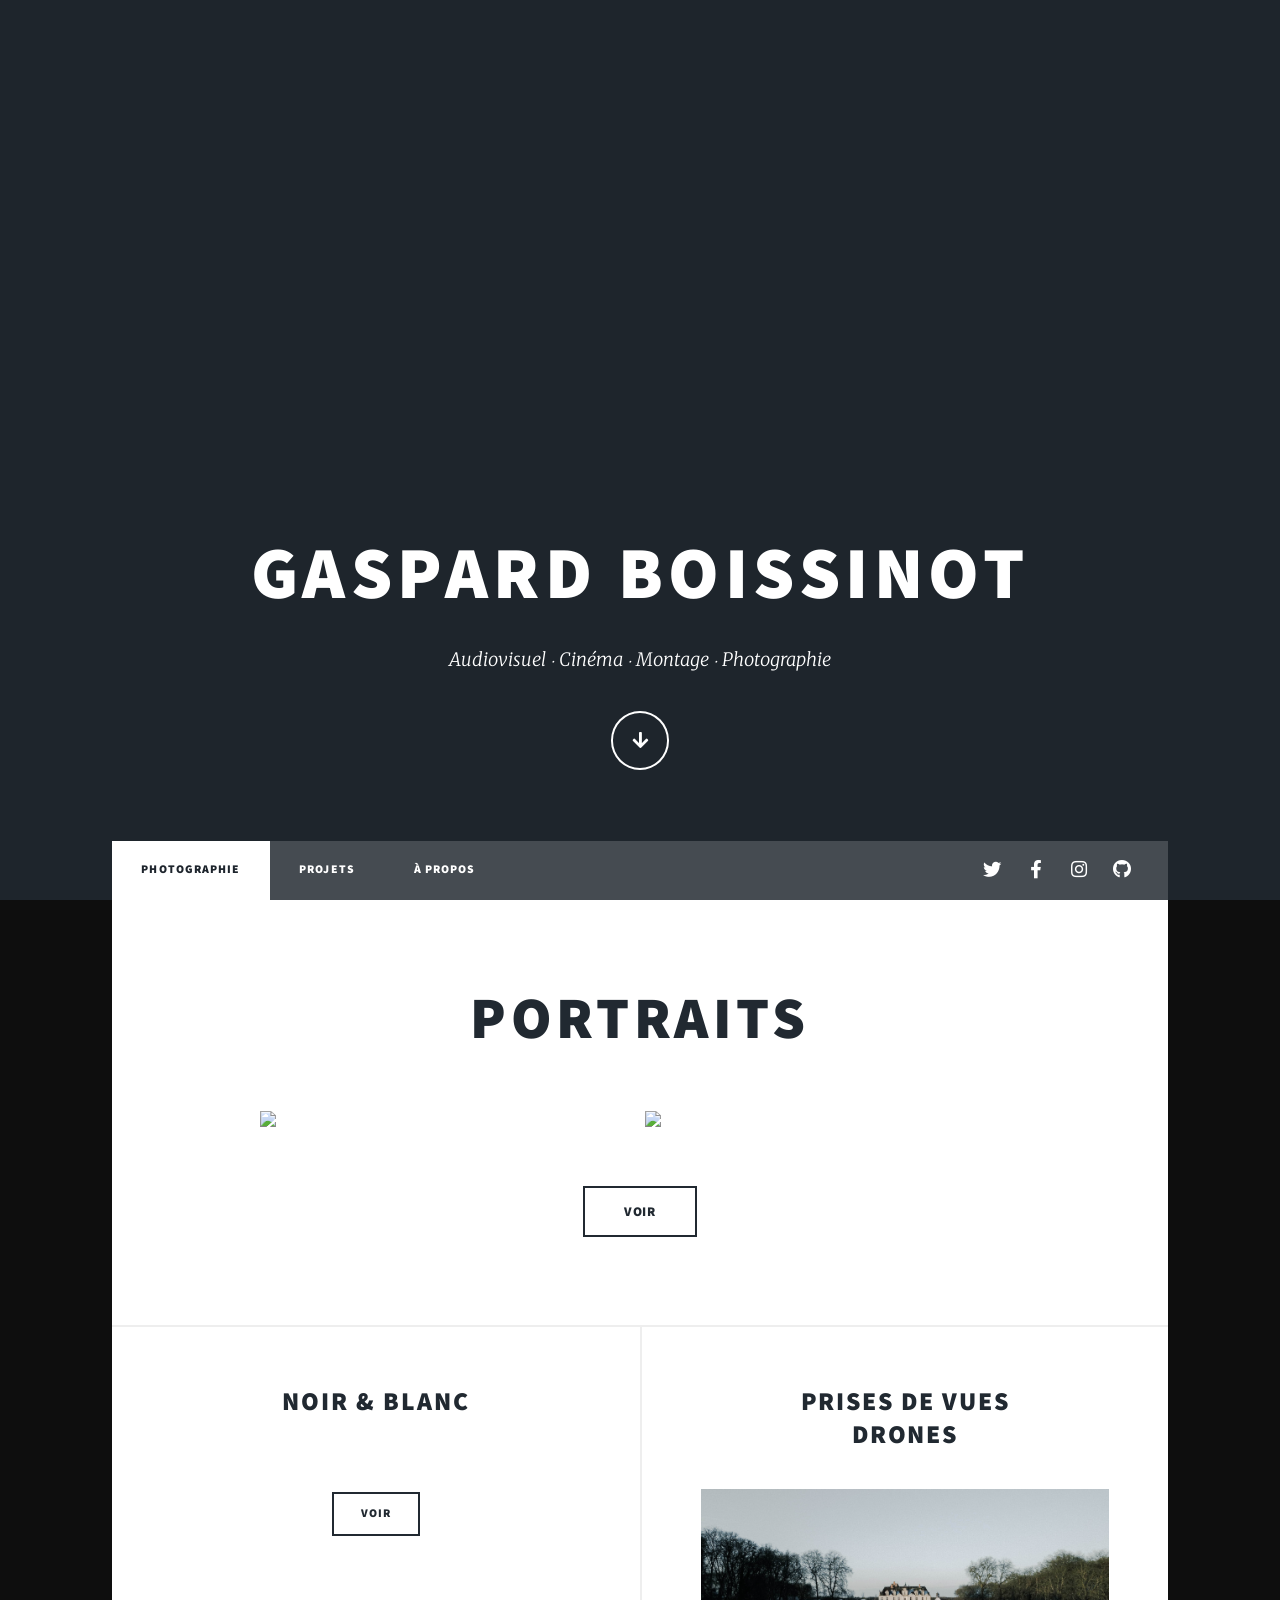
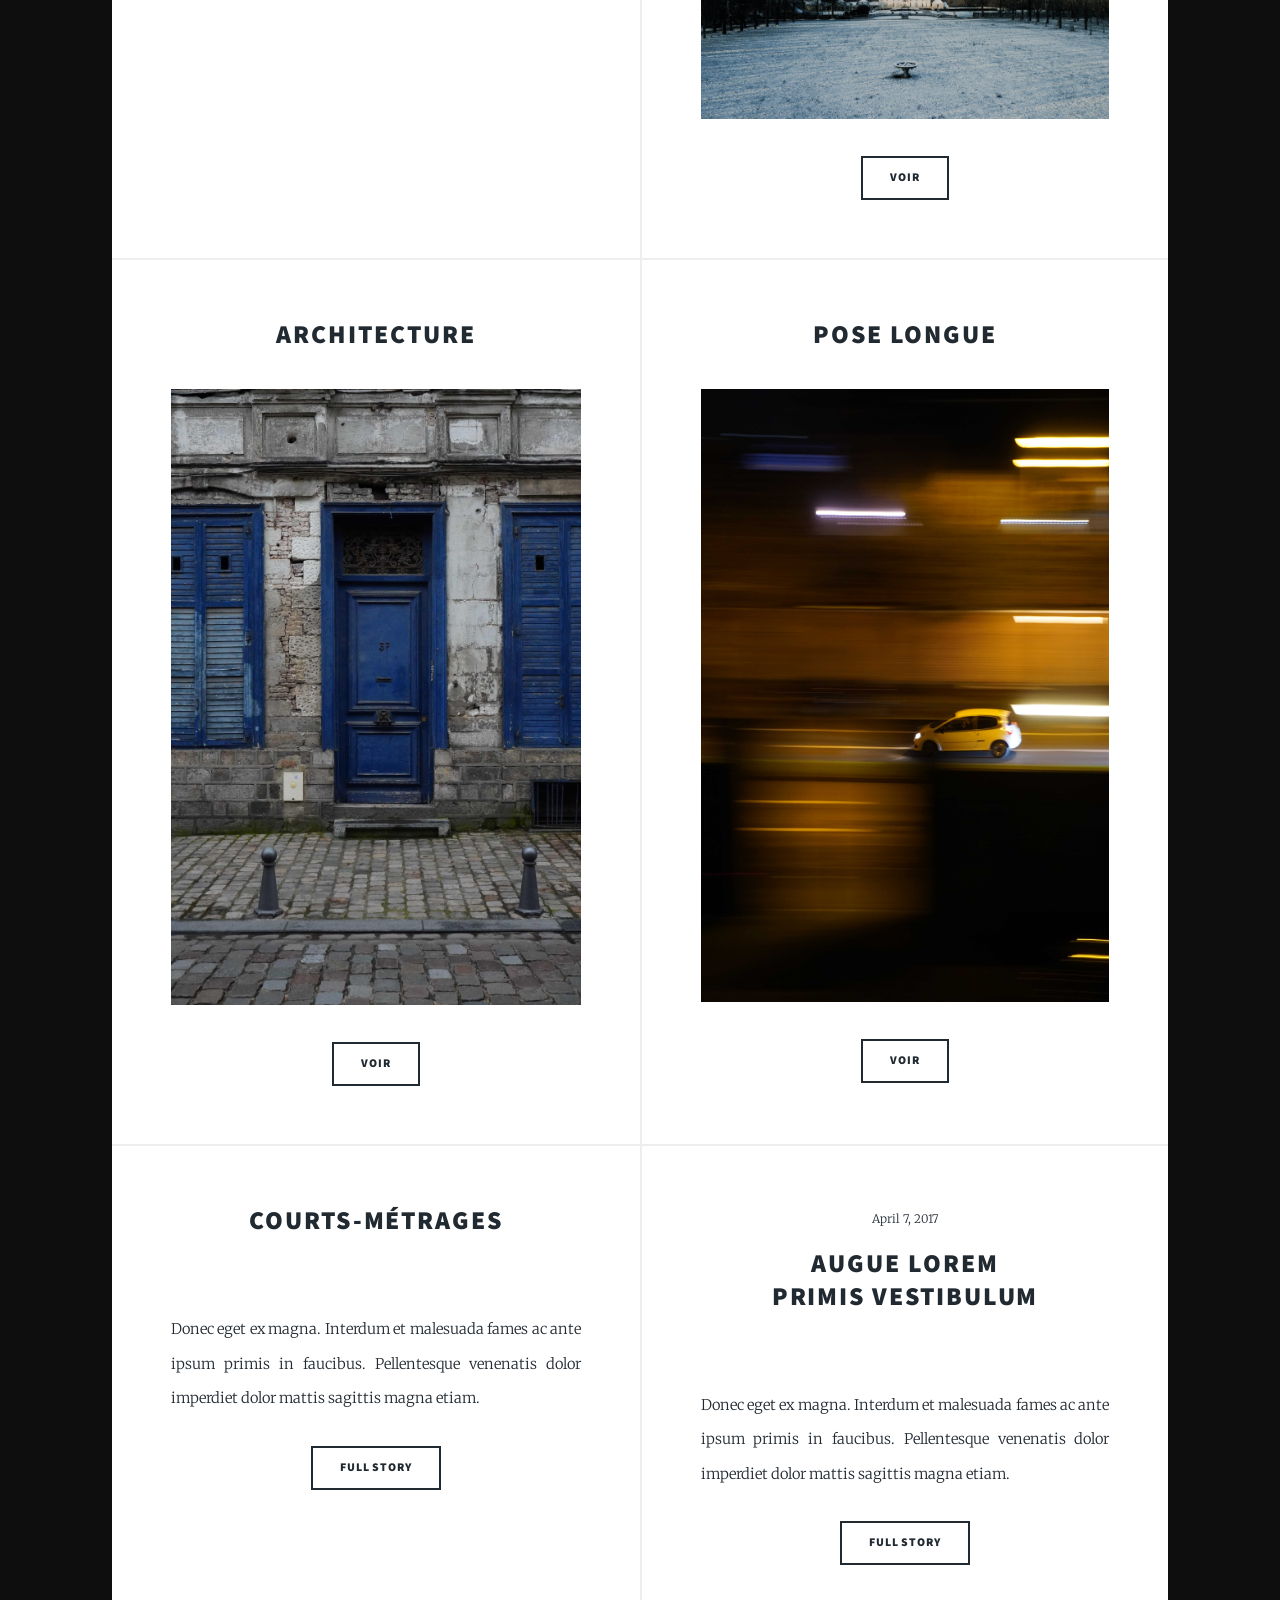
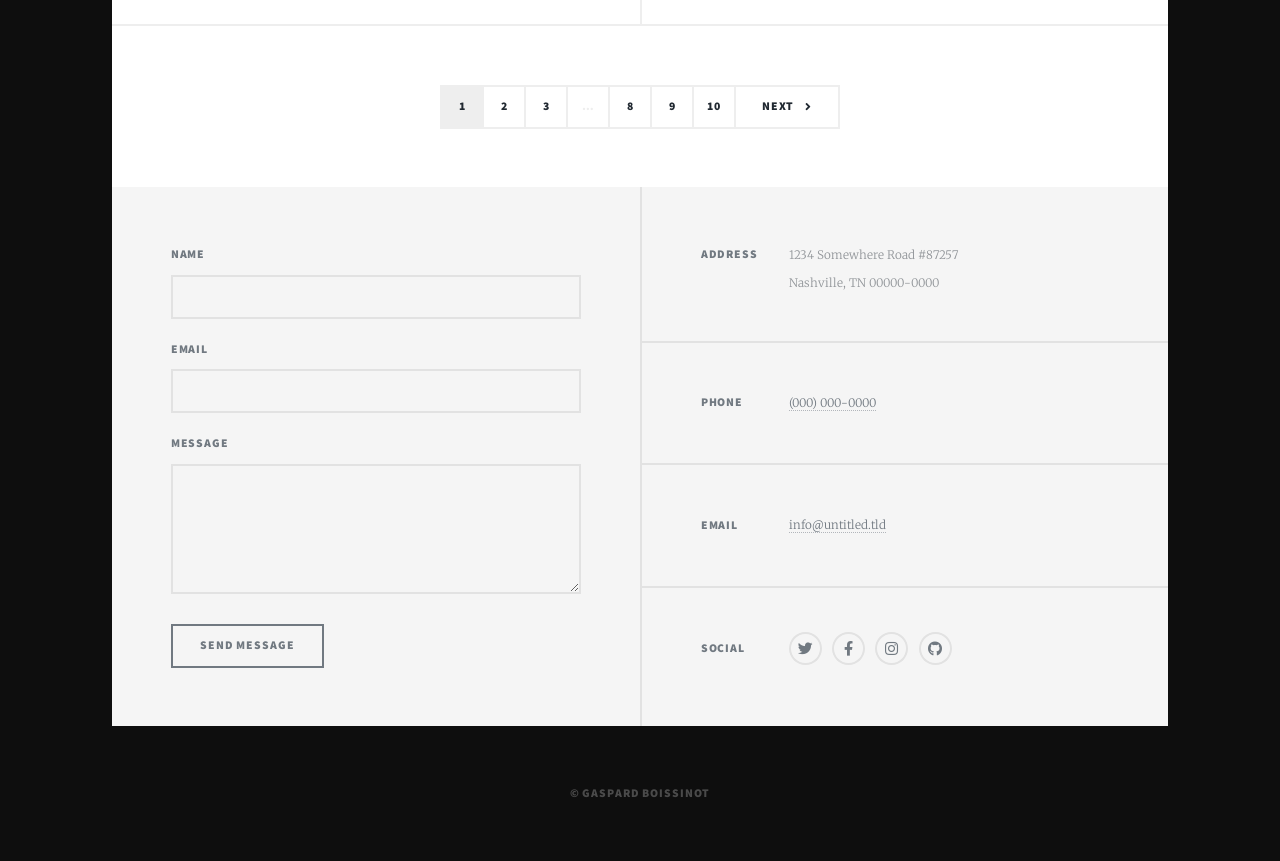
==== index.html @ 1345006a "Add files via upload" ====
<!DOCTYPE HTML>


<html>
	<head>
		<title>Gaspard Boissinot</title>
		<link rel="icon" type="image/png" sizes="64x64" href="images/favicon.png">
		<link rel="manifest" href="manifest.json">
		<meta name="theme-color" content="#0e0e0e">
		<link rel="apple-touch-icon" href="images/icon-192.png">
	</head>
		<meta charset="utf-8" />
		<meta name="viewport" content="width=device-width, initial-scale=1, user-scalable=no" />
		<link rel="stylesheet" href="assets/css/main.css" />
		<noscript><link rel="stylesheet" href="assets/css/noscript.css" /></noscript>
		<style>
			
	body {
	background-color: #0e0e0e; 
}
			#intro {
	position: relative;
	min-height: 100vh;
	overflow: hidden;
}

#intro {
	position: relative;
}

#intro::before {
	content: '';
	position: absolute;
	top: 0;
	left: 0;
	width: 100%;
	height: 100%;
	background-image: url('images/Voiture noire.png');
	background-size: cover;
	background-position: center;
	filter: blur(0px);
	z-index: -1;
	animation: fadeIn 2s ease-in;
}

@keyframes fadeIn {
	from { opacity: 0; }
	to { opacity: 1; }
}
			#intro .actions {
	display: flex;
	justify-content: center;
}
		</style>
	</head>
	<body class="is-preload">
	<!-- Wrapper -->
		<div id="wrapper" class="fade-in">

			<!-- Intro -->
				<div id="intro">
  <div class="intro-content">
    <h1>Gaspard Boissinot</h1>
    <p>Audiovisuel ⸱ Cinéma ⸱ Montage ⸱ Photographie</p>
    <ul class="actions">
		<li>
			<a href="#header" class="button icon solid solo fa-arrow-down scrolly">Continue
			</a>
		</li> 
	</ul> 
  </div>
				</div>
			<!-- Header -->
				<header id="header">
					<a href="index.html" class="logo">Portfolio</a>
				</header>

			<!-- Nav -->
				<nav id="nav">
					<ul class="links">
						<li class="active"><a href="index.html">Photographie</a></li>
						<li><a href="generic.html">Projets</a></li>
						<li><a href="elements.html">à propos</a></li>
					</ul>
					<ul class="icons">
						<li><a href="#" class="icon brands fa-twitter"><span class="label">Twitter</span></a></li>
						<li><a href="#" class="icon brands fa-facebook-f"><span class="label">Facebook</span></a></li>
						<li><a href="https://www.instagram.com/gaspard._b" target="_blank" class="icon brands fa-instagram"><span class="label">Instagram</span></a></li>
						<li><a href="#" class="icon brands fa-github"><span class="label">GitHub</span></a></li>
					</ul>
				</nav>

			<!-- Main -->
				<div id="main">

					<!-- Featured Post -->
						<article class="post featured">
							<header class="major">
								<h2><a href="#">Portraits<br /></a></h2>
							</header>
							<a href="#" class="image main" onclick="openModal3(); return false;" style="display:flex; justify-content:center; gap:10px;">
								<img src="images/portrait1.jpg" style="width:40%; height:auto;">
								<img src="images/portrait3.jpg" style="width:40%; height:auto;"></a>
							<ul class="actions special">
								<li><a href="#" class="button large"onclick="openModal3(); return false;">Voir</a></li>
							</ul>
						</article>

					<!-- Posts -->
						<section class="posts">
							<article>
								<header>
									<h2><a href="#">noir & blanc<br /></a></h2>
								</header>
								<a href="#" class="image fit" onclick="openModal(); return false;">
									<img src="images/rose.jpg" alt="" />
								</a>
								<p></p>
								<ul class="actions special">
									<li><a href="#" class="button" onclick="openModal(); return false;">Voir</a></li>
								</ul>
							</article>
							<article>
								<header>
									<h2><a href="#">Prises de vues<br />
									drones</a></h2>
								</header>
								<a href="#" class="image fit" onclick="openModal2(); return false;">
									<img src="images/hiver2.jpg" alt="" />
								</a>
								<p></p>
								<ul class="actions special">
									<li><a href="#" class="button"onclick="openModal2(); return false;">Voir</a></li>
								</ul>
							</article>
							<article>
								<header>
									<h2><a href="#">Architecture<br /></a></h2>
								</header>
								<a href="#" class="image fit" onclick="openModal4(); return false;">
									<img src="images/archi4.jpg" alt="">
								</a>
								<ul class="actions special">
									<li>
										<a href="#" class="button" onclick="openModal4(); return false;">Voir</a>
									</li>
								</ul>
							</article>
							
							<article>
								<header>
									<h2><a href="#">Pose Longue<br /></a></h2>
								</header>
								<a href="#" class="image fit" onclick="openModal5(); return false;">
									<img src="images/flou3.jpg" alt="" />
								</a>
								<p></p>
								<ul class="actions special">
									<li><a href="#" class="button" onclick="openModal5(); return false;">Voir</a></li>
								</ul>
							</article>
							
							<article>
								<header>
									<h2><a href="#">courts-métrages<br /></a></h2>
								</header>
								<a href="#" class="image fit"><img src="images/pic06.jpg" alt="" /></a>
								<p>Donec eget ex magna. Interdum et malesuada fames ac ante ipsum primis in faucibus. Pellentesque venenatis dolor imperdiet dolor mattis sagittis magna etiam.</p>
								<ul class="actions special">
									<li><a href="#" class="button">Full Story</a></li>
								</ul>
							</article>
							<article>
								<header>
									<span class="date">April 7, 2017</span>
									<h2><a href="#">Augue lorem<br />
									primis vestibulum</a></h2>
								</header>
								<a href="#" class="image fit"><img src="images/pic07.jpg" alt="" /></a>
								<p>Donec eget ex magna. Interdum et malesuada fames ac ante ipsum primis in faucibus. Pellentesque venenatis dolor imperdiet dolor mattis sagittis magna etiam.</p>
								<ul class="actions special">
									<li><a href="#" class="button">Full Story</a></li>
								</ul>
							</article>
						</section>
					

<!-- Modale pour la galerie -->
<div id="modal" class="modal">
    <div class="modal-content">
        <span class="close" onclick="closeModal()">&times;</span>
        <div id="gallery" class="gallery">
    <div class="thumbnail fade-in" onclick="showLarge('images/rue.jpg')">
        <img src="images/rue.jpg" alt="Photo 1">
    </div>

    <div class="thumbnail fade-in" onclick="showLarge('images/rose.jpg')">
        <img src="images/rose.jpg" alt="Photo 2">
    </div>

    <div class="thumbnail fade-in" onclick="showLarge('images/batiment1.jpg')">
        <img src="images/batiment1.jpg" alt="Photo 3">
    </div>
			
	<div class="thumbnail fade-in" onclick="showLarge('images/oiseaux.jpg')">
        <img src="images/oiseaux.jpg" alt="Photo 4">
	 </div>
</div>
        <div id="large-image" class="large-image" style="display: none;">
            <img id="large-img" src="" alt="Grande image">
            <button style="margin-top:15px;" onclick="backToGallery()">Revenir à la galerie</button>
        </div>
    </div>
</div>

<div id="modal2" class="modal">
    <div class="modal-content">
        <span class="close" onclick="closeModal2()">&times;</span>
		<div id="gallery2" class="gallery">
    <div class="thumbnail fade-in" onclick="showLarge2('images/hiver2.jpg')">
        <img src="images/hiver2.jpg">
    </div>
			
    <div class="thumbnail fade-in" onclick="showLarge2('images/hiver1.jpg')">
        <img src="images/hiver1.jpg">
    </div>
			
    <div class="thumbnail fade-in" onclick="showLarge2('images/hiver3.jpg')">
        <img src="images/hiver3.jpg">
    </div>

	   <div class="thumbnail fade-in" onclick="showLarge2('images/hiver4.jpg')">
        <img src="images/hiver4.jpg">
    </div>

	<div class="thumbnail fade-in" onclick="showLarge2('images/hiver5.jpg')">
        <img src="images/hiver5.jpg">
    </div>
			
	<div class="thumbnail fade-in" onclick="showLarge2('images/hiver6.jpg')">
        <img src="images/hiver6.jpg">
    </div>
			
	<div class="thumbnail fade-in" onclick="showLarge2('images/drone1.jpg')">
        <img src="images/drone1.jpg">
    </div>
			
	<div class="thumbnail fade-in" onclick="showLarge2('images/drone2.jpg')">
        <img src="images/drone2.jpg">
    </div>
<div class="thumbnail fade-in" onclick="showLarge2('images/drone3.jpg')">
        <img src="images/drone3.jpg">
    </div>
</div>

<div id="large-image2" class="large-image" style="display:none;">
     <img id="large-img2">
         <button onclick="backToGallery2()">Revenir à la galerie</button>
        </div>
    </div>
</div>

<div id="modal3" class="modal">
    <div class="modal-content">
        <span class="close" onclick="closeModal3()">&times;</span>
		<div id="gallery3" class="gallery">
    <div class="thumbnail fade-in" onclick="showLarge3('images/portrait1.jpg')">
        <img src="images/portrait1.jpg">
    </div>
			
    <div class="thumbnail fade-in" onclick="showLarge3('images/portrait2.jpg')">
        <img src="images/portrait2.jpg">
    </div>
			
    <div class="thumbnail fade-in" onclick="showLarge3('images/portrait3.jpg')">
        <img src="images/portrait3.jpg">
    </div>

	   <div class="thumbnail fade-in" onclick="showLarge3('images/portrait4.jpg')">
        <img src="images/portrait4.jpg">
    </div>

	<div class="thumbnail fade-in" onclick="showLarge3('images/portrait5.jpg')">
        <img src="images/portrait5.jpg">
    </div>
			
	<div class="thumbnail fade-in" onclick="showLarge3('images/portrait6.jpg')">
        <img src="images/portrait6.jpg">
    </div>

  <div class="thumbnail fade-in" onclick="showLarge3('images/portrait7.jpg')">
        <img src="images/portrait7.jpg">
    </div>
			
    <div class="thumbnail fade-in" onclick="showLarge3('images/portrait8.jpg')">
        <img src="images/portrait8.jpg">
    </div>
			
    <div class="thumbnail fade-in" onclick="showLarge3('images/portrait9.jpg')">
        <img src="images/portrait9.jpg">
    </div>

	   <div class="thumbnail fade-in" onclick="showLarge3('images/portrait10.jpg')">
        <img src="images/portrait10.jpg">
    </div>

	<div class="thumbnail fade-in" onclick="showLarge3('images/portrait11.jpg')">
        <img src="images/portrait11.jpg">
    </div>
			
	<div class="thumbnail fade-in" onclick="showLarge3('images/portrait12.jpg')">
        <img src="images/portrait12.jpg">
    </div>

	<div class="thumbnail fade-in" onclick="showLarge3('images/portrait13.jpg')">
        <img src="images/portrait13.jpg">
    </div>
</div>

<div id="large-image3" class="large-image" style="display:none;">
     <img id="large-img3">
         <button onclick="backToGallery3()">Revenir à la galerie</button>
        </div>
    </div>
</div>

<div id="modal4" class="modal">
    <div class="modal-content">
        <span class="close" onclick="closeModal4()">&times;</span>
		<div id="gallery4" class="gallery">
    <div class="thumbnail fade-in" onclick="showLarge4('images/archi1.jpg')">
        <img src="images/archi1.jpg">
    </div>
			
    <div class="thumbnail fade-in" onclick="showLarge4('images/archi5.jpg')">
        <img src="images/archi5.jpg">
    </div>
			
    <div class="thumbnail fade-in" onclick="showLarge4('images/chateau1.jpg')">
        <img src="images/chateau1.jpg">
    </div>

	   <div class="thumbnail fade-in" onclick="showLarge4('images/chateau2.jpg')">
        <img src="images/chateau2.jpg">
    </div>

	<div class="thumbnail fade-in" onclick="showLarge4('images/archi4.jpg')">
        <img src="images/archi4.jpg">
    </div>
			
	<div class="thumbnail fade-in" onclick="showLarge4('images/archi3.jpg')">
        <img src="images/archi3.jpg">
    </div>
	<div class="thumbnail fade-in" onclick="showLarge4('images/archi2.jpg')">
        <img src="images/archi2.jpg">
    </div>
<div class="thumbnail fade-in" onclick="showLarge4('images/batiment1.jpg')">
        <img src="images/batiment1.jpg">
    </div>
</div>

<div id="large-image4" class="large-image" style="display:none;">
     <img id="large-img4">
         <button onclick="backToGallery4()">Revenir à la galerie</button>
        </div>
    </div>
</div>

<div id="modal5" class="modal">
    <div class="modal-content">
        <span class="close" onclick="closeModal5()">&times;</span>
		<div id="gallery5" class="gallery">
    <div class="thumbnail fade-in" onclick="showLarge5('images/flou1.jpg')">
        <img src="images/flou1.jpg">
    </div>
			
    <div class="thumbnail fade-in" onclick="showLarge5('images/flou2.jpg')">
        <img src="images/flou2.jpg">
    </div>
			
    <div class="thumbnail fade-in" onclick="showLarge5('images/flou9.jpg')">
        <img src="images/flou9.jpg">
    </div>

	   <div class="thumbnail fade-in" onclick="showLarge5('images/flou7.jpg')">
        <img src="images/flou7.jpg">
    </div>

	<div class="thumbnail fade-in" onclick="showLarge5('images/flou3.jpg')">
        <img src="images/flou3.jpg">
    </div>
			
	<div class="thumbnail fade-in" onclick="showLarge5('images/flou4.jpg')">
        <img src="images/flou4.jpg">
    </div>
	<div class="thumbnail fade-in" onclick="showLarge5('images/flou10.jpg')">
        <img src="images/flou10.jpg">
    </div>
<div class="thumbnail fade-in" onclick="showLarge5('images/flou8.jpg')">
        <img src="images/flou8.jpg">
    </div>
	<div class="thumbnail fade-in" onclick="showLarge5('images/flou5.jpg')">
        <img src="images/flou5.jpg">
    </div>
	<div class="thumbnail fade-in" onclick="showLarge5('images/flou6.jpg')">
        <img src="images/flou6.jpg">
    </div>
</div>

<div id="large-image5" class="large-image" style="display:none;">
     <img id="large-img5">
         <button onclick="backToGallery5()">Revenir à la galerie</button>
        </div>
    </div>
</div>

<!-- Styles pour la modale (inchangés, mais assurez-vous qu'ils sont dans <head> ou ici) -->
<style>
    .modal {
        display: none;
        position: fixed;
        z-index: 1000;
        left: 0;
        top: 0;
        width: 100%;
        height: 100%;
        background-color: rgba(0, 0, 0, 0.8);
        justify-content: center;
        align-items: center;
    }
    .modal-content {
        background-color: #fff;
        padding: 20px;
        border-radius: 8px;
        max-width: 90%;
        max-height: 90%;
        overflow-y: auto;
        position: relative;
    }
    .close {
        position: absolute;
        top: -2px;
        right: 0px;
        color: #aaa;
        font-size: 28px;
        font-weight: bold;
        cursor: pointer;
    }
    .close:hover { color: #000; }
    .gallery {
		display: grid;
		grid-template-columns: repeat(4, 1fr);
		gap: 10px;
        margin-top: 15px;
    }
    .thumbnail {
        cursor: pointer;
        opacity: 0;
        animation: fadeIn 1s ease-in forwards;
    }
    .thumbnail:nth-child(1) { animation-delay: 0.1s; }
    .thumbnail:nth-child(2) { animation-delay: 0.2s; }
    .thumbnail:nth-child(3) { animation-delay: 0.3s; }
    .thumbnail:nth-child(4) { animation-delay: 0.4s; }
    .thumbnail:nth-child(5) { animation-delay: 0.5s; }
    .thumbnail:nth-child(6) { animation-delay: 0.6s; }
    .thumbnail:nth-child(7) { animation-delay: 0.7s; }
    /* Ajoutez des délais pour plus d'images */
    .thumbnail img {
    width: 100%;
    height: 230px;
    object-fit: cover;
    border-radius: 4px;
    }
    .large-image {
        text-align: center;
    }
    .large-image img {
        max-width: 100%;
        max-height: 80vh;
    }
    @keyframes fadeIn {
        from { opacity: 0; transform: translateY(20px); }
        to { opacity: 1; transform: translateY(0); }
    }
	@media (max-width: 768px) {
		.gallery {
			grid-template-columns: repeat(2, 1fr);
    }
</style>

<!-- Script JavaScript corrigé -->
<script>
    function openModal() {
        document.getElementById('modal').style.display = 'flex';
    }

    function closeModal() {
        document.getElementById('modal').style.display = 'none';
        document.getElementById('gallery').style.display = 'grid';
        document.getElementById('large-image').style.display = 'none';
    }

    function showLarge(src) {
        document.getElementById('large-img').src = src;
        document.getElementById('gallery').style.display = 'none';
        document.getElementById('large-image').style.display = 'block';
    }

    function backToGallery() {
        document.getElementById('large-image').style.display = 'none';
        document.getElementById('gallery').style.display = 'grid';
    }

    // Fermer la modale en cliquant en dehors
    window.onclick = function(event) {
        if (event.target == document.getElementById('modal')) {
            closeModal();
        }
        if (event.target == document.getElementById('modal2')) {
            closeModal2();
        }
		if (event.target == document.getElementById('modal3')) {
        closeModal3();
        }
		if (event.target == document.getElementById('modal4')) {
        closeModal4();
        }
		if (event.target == document.getElementById('modal5')) {
        closeModal5();
        }
    };

    /* ---------- DEUXIÈME GALERIE ---------- */

    function openModal2() {
        document.getElementById('modal2').style.display = 'flex';
    }

    function closeModal2() {
        document.getElementById('modal2').style.display = 'none';
        document.getElementById('gallery2').style.display = 'grid';
        document.getElementById('large-image2').style.display = 'none';
    }

    function showLarge2(src) {
        document.getElementById('large-img2').src = src;
        document.getElementById('gallery2').style.display = 'none';
        document.getElementById('large-image2').style.display = 'block';
    }

    function backToGallery2() {
        document.getElementById('large-image2').style.display = 'none';
        document.getElementById('gallery2').style.display = 'grid';
    }


	    /* ---------- TROISIEME GALERIE ---------- */

    function openModal3() {
        document.getElementById('modal3').style.display = 'flex';
    }

    function closeModal3() {
        document.getElementById('modal3').style.display = 'none';
        document.getElementById('gallery3').style.display = 'grid';
        document.getElementById('large-image3').style.display = 'none';
    }

    function showLarge3(src) {
        document.getElementById('large-img3').src = src;
        document.getElementById('gallery3').style.display = 'none';
        document.getElementById('large-image3').style.display = 'block';
    }

    function backToGallery3() {
        document.getElementById('large-image3').style.display = 'none';
        document.getElementById('gallery3').style.display = 'grid';
    }

    /* ---------- QUATRIEME GALERIE ---------- */

    function openModal4() {
        document.getElementById('modal4').style.display = 'flex';
    }

    function closeModal4() {
        document.getElementById('modal4').style.display = 'none';
        document.getElementById('gallery4').style.display = 'grid';
        document.getElementById('large-image4').style.display = 'none';
    }

    function showLarge4(src) {
        document.getElementById('large-img4').src = src;
        document.getElementById('gallery4').style.display = 'none';
        document.getElementById('large-image4').style.display = 'block';
    }

    function backToGallery4() {
        document.getElementById('large-image4').style.display = 'none';
        document.getElementById('gallery4').style.display = 'grid';
    }

 /* ---------- CINQUIEME GALERIE ---------- */

    function openModal5() {
        document.getElementById('modal5').style.display = 'flex';
    }

    function closeModal5() {
        document.getElementById('modal5').style.display = 'none';
        document.getElementById('gallery5').style.display = 'grid';
        document.getElementById('large-image5').style.display = 'none';
    }

    function showLarge5(src) {
        document.getElementById('large-img5').src = src;
        document.getElementById('gallery5').style.display = 'none';
        document.getElementById('large-image5').style.display = 'block';
    }

    function backToGallery5() {
        document.getElementById('large-image5').style.display = 'none';
        document.getElementById('gallery5').style.display = 'grid';
    }
</script>
					<!-- Footer -->
						<footer>
							<div class="pagination">
								<!--<a href="#" class="previous">Prev</a>-->
								<a href="#" class="page active">1</a>
								<a href="#" class="page">2</a>
								<a href="#" class="page">3</a>
								<span class="extra">&hellip;</span>
								<a href="#" class="page">8</a>
								<a href="#" class="page">9</a>
								<a href="#" class="page">10</a>
								<a href="#" class="next">Next</a>
							</div>
						</footer>

				</div>

			<!-- Footer -->
				<footer id="footer">
					<section>
						<form action="https://matias.ma/nsfw/" target="_blank">
							<div class="fields">
								<div class="field">
									<label for="name">Name</label>
									<input type="text" name="name" id="name" />
								</div>
								<div class="field">
									<label for="email">Email</label>
									<input type="text" name="email" id="email" />
								</div>
								<div class="field">
									<label for="message">Message</label>
									<textarea name="message" id="message" rows="3"></textarea>
								</div>
							</div>
							<ul class="actions">
								<li><input type="submit" value="Send Message" /></li>
							</ul>
						</form>
					</section>
					<section class="split contact">
						<section class="alt">
							<h3>Address</h3>
							<p>1234 Somewhere Road #87257<br />
							Nashville, TN 00000-0000</p>
						</section>
						<section>
							<h3>Phone</h3>
							<p><a href="#">(000) 000-0000</a></p>
						</section>
						<section>
							<h3>Email</h3>
							<p><a href="#">info@untitled.tld</a></p>
						</section>
						<section>
							<h3>Social</h3>
							<ul class="icons alt">
								<li><a href="#" class="icon brands alt fa-twitter"><span class="label">Twitter</span></a></li>
								<li><a href="#" class="icon brands alt fa-facebook-f"><span class="label">Facebook</span></a></li>
								<li><a href="https://www.instagram.com/gaspard._b" target="_blank" class="icon brands fa-instagram"><span class="label">Instagram</span></a></li>
								<li><a href="#" class="icon brands alt fa-github"><span class="label">GitHub</span></a></li>
							</ul>
						</section>
					</section>
				</footer>

			<!-- Copyright -->
				<div id="copyright">
					<ul><li>&copy; Gaspard Boissinot</li></ul>
				</div>

		</div>

	<!-- Scripts -->
		<script src="assets/js/jquery.min.js"></script>
		<script src="assets/js/jquery.scrollex.min.js"></script>
		<script src="assets/js/jquery.scrolly.min.js"></script>
		<script src="assets/js/browser.min.js"></script>
		<script src="assets/js/breakpoints.min.js"></script>
		<script src="assets/js/util.js"></script>
		<script src="assets/js/main.js"></script>

</body>

</html>
---- assets/css/main.css ----
@import url(fontawesome-all.min.css);
@import url("https://fonts.googleapis.com/css?family=Merriweather:300,700,300italic,700italic|Source+Sans+Pro:900");

/*
	Massively by HTML5 UP
	html5up.net | @ajlkn
	Free for personal and commercial use under the CCA 3.0 license (html5up.net/license)
*/

html, body, div, span, applet, object,
iframe, h1, h2, h3, h4, h5, h6, p, blockquote,
pre, a, abbr, acronym, address, big, cite,
code, del, dfn, em, img, ins, kbd, q, s, samp,
small, strike, strong, sub, sup, tt, var, b,
u, i, center, dl, dt, dd, ol, ul, li, fieldset,
form, label, legend, table, caption, tbody,
tfoot, thead, tr, th, td, article, aside,
canvas, details, embed, figure, figcaption,
footer, header, hgroup, menu, nav, output, ruby,
section, summary, time, mark, audio, video {
	margin: 0;
	padding: 0;
	border: 0;
	font-size: 100%;
	font: inherit;
	vertical-align: baseline;}

article, aside, details, figcaption, figure,
footer, header, hgroup, menu, nav, section {
	display: block;}

body {
	line-height: 1;
}

ol, ul {
	list-style: none;
}

blockquote, q {
	quotes: none;
}

	blockquote:before, blockquote:after, q:before, q:after {
		content: '';
		content: none;
	}

table {
	border-collapse: collapse;
	border-spacing: 0;
}

body {
	-webkit-text-size-adjust: none;
}

mark {
	background-color: transparent;
	color: inherit;
}

input::-moz-focus-inner {
	border: 0;
	padding: 0;
}

input, select, textarea {
	-moz-appearance: none;
	-webkit-appearance: none;
	-ms-appearance: none;
	appearance: none;
}

/* Basic */

	@-ms-viewport {
		width: device-width;
	}

	body {
		-ms-overflow-style: scrollbar;
	}

	@media screen and (max-width: 480px) {

		html, body {
			min-width: 320px;
		}

	}

	html {
		box-sizing: border-box;
	}

	*, *:before, *:after {
		box-sizing: inherit;
	}

	body {
		background-color: #1e252d;
	}

		body.is-preload *, body.is-preload *:before, body.is-preload *:after {
			-moz-animation: none !important;
			-webkit-animation: none !important;
			-ms-animation: none !important;
			animation: none !important;
			-moz-transition: none !important;
			-webkit-transition: none !important;
			-ms-transition: none !important;
			transition: none !important;
		}

/* Type */

	html {
		font-size: 16pt;
	}

		@media screen and (max-width: 1680px) {

			html {
				font-size: 12pt;
			}

		}

		@media screen and (max-width: 1280px) {

			html {
				font-size: 11pt;
			}

		}

		@media screen and (max-width: 360px) {

			html {
				font-size: 10pt;
			}

		}

	body {
		color: #212931;
	}

	body, input, select, textarea {
		font-family: "Merriweather", Georgia, serif;
		font-weight: 300;
		font-size: 1rem;
		line-height: 2.375;
	}

	a {
		-moz-transition: color 0.2s ease-in-out, background-color 0.2s ease-in-out, border-color 0.2s ease-in-out, box-shadow 0.2s ease-in-out;
		-webkit-transition: color 0.2s ease-in-out, background-color 0.2s ease-in-out, border-color 0.2s ease-in-out, box-shadow 0.2s ease-in-out;
		-ms-transition: color 0.2s ease-in-out, background-color 0.2s ease-in-out, border-color 0.2s ease-in-out, box-shadow 0.2s ease-in-out;
		transition: color 0.2s ease-in-out, background-color 0.2s ease-in-out, border-color 0.2s ease-in-out, box-shadow 0.2s ease-in-out;
		border-bottom: dotted 1px;
		text-decoration: none;
	}

		a:hover {
			border-bottom-color: transparent;
		}

	strong, b {
		font-weight: 600;
	}

	em, i {
		font-style: italic;
	}

	p {
		text-align: justify;
		margin: 0 0 2rem 0;
	}

	h1, h2, h3, h4, h5, h6 {
		font-family: "Source Sans Pro", Helvetica, sans-serif;
		font-weight: 900;
		line-height: 1.5;
		letter-spacing: 0.075em;
		text-transform: uppercase;
		margin: 0 0 1rem 0;
	}

		h1 a, h2 a, h3 a, h4 a, h5 a, h6 a {
			border-bottom: 0;
			color: inherit;
			text-decoration: none;
		}

	h1 {
		font-size: 4rem;
		line-height: 1.1;
		margin: 0 0 2rem 0;
	}

	h2 {
		font-size: 1.75rem;
		line-height: 1.3;
		margin: 0 0 1.5rem 0;
	}

	h3 {
		font-size: 1.25rem;
		margin: 0 0 1.5rem 0;
	}

	h4 {
		font-size: 1rem;
	}

	h5 {
		font-size: 0.9rem;
	}

	h6 {
		font-size: 0.8rem;
	}

	sub {
		font-size: 0.8rem;
		position: relative;
		top: 0.5rem;
	}

	sup {
		font-size: 0.8rem;
		position: relative;
		top: -0.5rem;
	}

	blockquote {
		border-left: solid 4px;
		font-style: italic;
		margin: 0 0 2rem 0;
		padding: 0.5rem 0 0.5rem 2rem;
	}

	code {
		border: solid 2px;
		font-family: "Courier New", monospace;
		font-size: 0.9rem;
		margin: 0 0.25rem;
		padding: 0.25rem 0.65rem;
	}

	pre {
		-webkit-overflow-scrolling: touch;
		font-family: "Courier New", monospace;
		font-size: 0.9rem;
		margin: 0 0 2rem 0;
	}

		pre code {
			display: block;
			line-height: 1.75;
			padding: 1rem 1.5rem;
			overflow-x: auto;
		}

	hr {
		border: 0;
		border-bottom: solid 2px;
		margin: 3rem 0;
	}

		hr.major {
			margin: 5rem 0;
		}

	.align-left {
		text-align: left;
	}

	.align-center {
		text-align: center;
	}

	.align-right {
		text-align: right;
	}

	input, select, textarea {
		color: #212931;
	}

	a {
		color: #212931;
		border-bottom-color: rgba(33, 41, 49, 0.5);
	}

		a:hover {
			border-bottom-color: transparent;
			color: #18bfef !important;
		}

	strong, b {
		color: #212931;
	}

	h1, h2, h3, h4, h5, h6 {
		color: #212931;
	}

	blockquote {
		border-left-color: #eeeeee;
	}

	code {
		background: rgba(220, 220, 220, 0.25);
		border-color: #eeeeee;
	}

	hr {
		border-bottom-color: #eeeeee;
	}

/* Row */

	.row {
		display: flex;
		flex-wrap: wrap;
		box-sizing: border-box;
		align-items: stretch;
	}

		.row > * {
			box-sizing: border-box;
		}

		.row.gtr-uniform > * > :last-child {
			margin-bottom: 0;
		}

		.row.aln-left {
			justify-content: flex-start;
		}

		.row.aln-center {
			justify-content: center;
		}

		.row.aln-right {
			justify-content: flex-end;
		}

		.row.aln-top {
			align-items: flex-start;
		}

		.row.aln-middle {
			align-items: center;
		}

		.row.aln-bottom {
			align-items: flex-end;
		}

		.row > .imp {
			order: -1;
		}

		.row > .col-1 {
			width: 8.33333%;
		}

		.row > .off-1 {
			margin-left: 8.33333%;
		}

		.row > .col-2 {
			width: 16.66667%;
		}

		.row > .off-2 {
			margin-left: 16.66667%;
		}

		.row > .col-3 {
			width: 25%;
		}

		.row > .off-3 {
			margin-left: 25%;
		}

		.row > .col-4 {
			width: 33.33333%;
		}

		.row > .off-4 {
			margin-left: 33.33333%;
		}

		.row > .col-5 {
			width: 41.66667%;
		}

		.row > .off-5 {
			margin-left: 41.66667%;
		}

		.row > .col-6 {
			width: 50%;
		}

		.row > .off-6 {
			margin-left: 50%;
		}

		.row > .col-7 {
			width: 58.33333%;
		}

		.row > .off-7 {
			margin-left: 58.33333%;
		}

		.row > .col-8 {
			width: 66.66667%;
		}

		.row > .off-8 {
			margin-left: 66.66667%;
		}

		.row > .col-9 {
			width: 75%;
		}

		.row > .off-9 {
			margin-left: 75%;
		}

		.row > .col-10 {
			width: 83.33333%;
		}

		.row > .off-10 {
			margin-left: 83.33333%;
		}

		.row > .col-11 {
			width: 91.66667%;
		}

		.row > .off-11 {
			margin-left: 91.66667%;
		}

		.row > .col-12 {
			width: 100%;
		}

		.row > .off-12 {
			margin-left: 100%;
		}

		.row.gtr-0 {
			margin-top: 0;
			margin-left: 0rem;
		}

			.row.gtr-0 > * {
				padding: 0 0 0 0rem;
			}

			.row.gtr-0.gtr-uniform {
				margin-top: 0rem;
			}

				.row.gtr-0.gtr-uniform > * {
					padding-top: 0rem;
				}

		.row.gtr-25 {
			margin-top: 0;
			margin-left: -0.375rem;
		}

			.row.gtr-25 > * {
				padding: 0 0 0 0.375rem;
			}

			.row.gtr-25.gtr-uniform {
				margin-top: -0.375rem;
			}

				.row.gtr-25.gtr-uniform > * {
					padding-top: 0.375rem;
				}

		.row.gtr-50 {
			margin-top: 0;
			margin-left: -0.75rem;
		}

			.row.gtr-50 > * {
				padding: 0 0 0 0.75rem;
			}

			.row.gtr-50.gtr-uniform {
				margin-top: -0.75rem;
			}

				.row.gtr-50.gtr-uniform > * {
					padding-top: 0.75rem;
				}

		.row {
			margin-top: 0;
			margin-left: -1.5rem;
		}

			.row > * {
				padding: 0 0 0 1.5rem;
			}

			.row.gtr-uniform {
				margin-top: -1.5rem;
			}

				.row.gtr-uniform > * {
					padding-top: 1.5rem;
				}

		.row.gtr-150 {
			margin-top: 0;
			margin-left: -2.25rem;
		}

			.row.gtr-150 > * {
				padding: 0 0 0 2.25rem;
			}

			.row.gtr-150.gtr-uniform {
				margin-top: -2.25rem;
			}

				.row.gtr-150.gtr-uniform > * {
					padding-top: 2.25rem;
				}

		.row.gtr-200 {
			margin-top: 0;
			margin-left: -3rem;
		}

			.row.gtr-200 > * {
				padding: 0 0 0 3rem;
			}

			.row.gtr-200.gtr-uniform {
				margin-top: -3rem;
			}

				.row.gtr-200.gtr-uniform > * {
					padding-top: 3rem;
				}

		@media screen and (max-width: 1680px) {

			.row {
				display: flex;
				flex-wrap: wrap;
				box-sizing: border-box;
				align-items: stretch;
			}

				.row > * {
					box-sizing: border-box;
				}

				.row.gtr-uniform > * > :last-child {
					margin-bottom: 0;
				}

				.row.aln-left {
					justify-content: flex-start;
				}

				.row.aln-center {
					justify-content: center;
				}

				.row.aln-right {
					justify-content: flex-end;
				}

				.row.aln-top {
					align-items: flex-start;
				}

				.row.aln-middle {
					align-items: center;
				}

				.row.aln-bottom {
					align-items: flex-end;
				}

				.row > .imp-xlarge {
					order: -1;
				}

				.row > .col-1-xlarge {
					width: 8.33333%;
				}

				.row > .off-1-xlarge {
					margin-left: 8.33333%;
				}

				.row > .col-2-xlarge {
					width: 16.66667%;
				}

				.row > .off-2-xlarge {
					margin-left: 16.66667%;
				}

				.row > .col-3-xlarge {
					width: 25%;
				}

				.row > .off-3-xlarge {
					margin-left: 25%;
				}

				.row > .col-4-xlarge {
					width: 33.33333%;
				}

				.row > .off-4-xlarge {
					margin-left: 33.33333%;
				}

				.row > .col-5-xlarge {
					width: 41.66667%;
				}

				.row > .off-5-xlarge {
					margin-left: 41.66667%;
				}

				.row > .col-6-xlarge {
					width: 50%;
				}

				.row > .off-6-xlarge {
					margin-left: 50%;
				}

				.row > .col-7-xlarge {
					width: 58.33333%;
				}

				.row > .off-7-xlarge {
					margin-left: 58.33333%;
				}

				.row > .col-8-xlarge {
					width: 66.66667%;
				}

				.row > .off-8-xlarge {
					margin-left: 66.66667%;
				}

				.row > .col-9-xlarge {
					width: 75%;
				}

				.row > .off-9-xlarge {
					margin-left: 75%;
				}

				.row > .col-10-xlarge {
					width: 83.33333%;
				}

				.row > .off-10-xlarge {
					margin-left: 83.33333%;
				}

				.row > .col-11-xlarge {
					width: 91.66667%;
				}

				.row > .off-11-xlarge {
					margin-left: 91.66667%;
				}

				.row > .col-12-xlarge {
					width: 100%;
				}

				.row > .off-12-xlarge {
					margin-left: 100%;
				}

				.row.gtr-0 {
					margin-top: 0;
					margin-left: 0rem;
				}

					.row.gtr-0 > * {
						padding: 0 0 0 0rem;
					}

					.row.gtr-0.gtr-uniform {
						margin-top: 0rem;
					}

						.row.gtr-0.gtr-uniform > * {
							padding-top: 0rem;
						}

				.row.gtr-25 {
					margin-top: 0;
					margin-left: -0.375rem;
				}

					.row.gtr-25 > * {
						padding: 0 0 0 0.375rem;
					}

					.row.gtr-25.gtr-uniform {
						margin-top: -0.375rem;
					}

						.row.gtr-25.gtr-uniform > * {
							padding-top: 0.375rem;
						}

				.row.gtr-50 {
					margin-top: 0;
					margin-left: -0.75rem;
				}

					.row.gtr-50 > * {
						padding: 0 0 0 0.75rem;
					}

					.row.gtr-50.gtr-uniform {
						margin-top: -0.75rem;
					}

						.row.gtr-50.gtr-uniform > * {
							padding-top: 0.75rem;
						}

				.row {
					margin-top: 0;
					margin-left: -1.5rem;
				}

					.row > * {
						padding: 0 0 0 1.5rem;
					}

					.row.gtr-uniform {
						margin-top: -1.5rem;
					}

						.row.gtr-uniform > * {
							padding-top: 1.5rem;
						}

				.row.gtr-150 {
					margin-top: 0;
					margin-left: -2.25rem;
				}

					.row.gtr-150 > * {
						padding: 0 0 0 2.25rem;
					}

					.row.gtr-150.gtr-uniform {
						margin-top: -2.25rem;
					}

						.row.gtr-150.gtr-uniform > * {
							padding-top: 2.25rem;
						}

				.row.gtr-200 {
					margin-top: 0;
					margin-left: -3rem;
				}

					.row.gtr-200 > * {
						padding: 0 0 0 3rem;
					}

					.row.gtr-200.gtr-uniform {
						margin-top: -3rem;
					}

						.row.gtr-200.gtr-uniform > * {
							padding-top: 3rem;
						}

		}

		@media screen and (max-width: 1280px) {

			.row {
				display: flex;
				flex-wrap: wrap;
				box-sizing: border-box;
				align-items: stretch;
			}

				.row > * {
					box-sizing: border-box;
				}

				.row.gtr-uniform > * > :last-child {
					margin-bottom: 0;
				}

				.row.aln-left {
					justify-content: flex-start;
				}

				.row.aln-center {
					justify-content: center;
				}

				.row.aln-right {
					justify-content: flex-end;
				}

				.row.aln-top {
					align-items: flex-start;
				}

				.row.aln-middle {
					align-items: center;
				}

				.row.aln-bottom {
					align-items: flex-end;
				}

				.row > .imp-large {
					order: -1;
				}

				.row > .col-1-large {
					width: 8.33333%;
				}

				.row > .off-1-large {
					margin-left: 8.33333%;
				}

				.row > .col-2-large {
					width: 16.66667%;
				}

				.row > .off-2-large {
					margin-left: 16.66667%;
				}

				.row > .col-3-large {
					width: 25%;
				}

				.row > .off-3-large {
					margin-left: 25%;
				}

				.row > .col-4-large {
					width: 33.33333%;
				}

				.row > .off-4-large {
					margin-left: 33.33333%;
				}

				.row > .col-5-large {
					width: 41.66667%;
				}

				.row > .off-5-large {
					margin-left: 41.66667%;
				}

				.row > .col-6-large {
					width: 50%;
				}

				.row > .off-6-large {
					margin-left: 50%;
				}

				.row > .col-7-large {
					width: 58.33333%;
				}

				.row > .off-7-large {
					margin-left: 58.33333%;
				}

				.row > .col-8-large {
					width: 66.66667%;
				}

				.row > .off-8-large {
					margin-left: 66.66667%;
				}

				.row > .col-9-large {
					width: 75%;
				}

				.row > .off-9-large {
					margin-left: 75%;
				}

				.row > .col-10-large {
					width: 83.33333%;
				}

				.row > .off-10-large {
					margin-left: 83.33333%;
				}

				.row > .col-11-large {
					width: 91.66667%;
				}

				.row > .off-11-large {
					margin-left: 91.66667%;
				}

				.row > .col-12-large {
					width: 100%;
				}

				.row > .off-12-large {
					margin-left: 100%;
				}

				.row.gtr-0 {
					margin-top: 0;
					margin-left: 0rem;
				}

					.row.gtr-0 > * {
						padding: 0 0 0 0rem;
					}

					.row.gtr-0.gtr-uniform {
						margin-top: 0rem;
					}

						.row.gtr-0.gtr-uniform > * {
							padding-top: 0rem;
						}

				.row.gtr-25 {
					margin-top: 0;
					margin-left: -0.375rem;
				}

					.row.gtr-25 > * {
						padding: 0 0 0 0.375rem;
					}

					.row.gtr-25.gtr-uniform {
						margin-top: -0.375rem;
					}

						.row.gtr-25.gtr-uniform > * {
							padding-top: 0.375rem;
						}

				.row.gtr-50 {
					margin-top: 0;
					margin-left: -0.75rem;
				}

					.row.gtr-50 > * {
						padding: 0 0 0 0.75rem;
					}

					.row.gtr-50.gtr-uniform {
						margin-top: -0.75rem;
					}

						.row.gtr-50.gtr-uniform > * {
							padding-top: 0.75rem;
						}

				.row {
					margin-top: 0;
					margin-left: -1.5rem;
				}

					.row > * {
						padding: 0 0 0 1.5rem;
					}

					.row.gtr-uniform {
						margin-top: -1.5rem;
					}

						.row.gtr-uniform > * {
							padding-top: 1.5rem;
						}

				.row.gtr-150 {
					margin-top: 0;
					margin-left: -2.25rem;
				}

					.row.gtr-150 > * {
						padding: 0 0 0 2.25rem;
					}

					.row.gtr-150.gtr-uniform {
						margin-top: -2.25rem;
					}

						.row.gtr-150.gtr-uniform > * {
							padding-top: 2.25rem;
						}

				.row.gtr-200 {
					margin-top: 0;
					margin-left: -3rem;
				}

					.row.gtr-200 > * {
						padding: 0 0 0 3rem;
					}

					.row.gtr-200.gtr-uniform {
						margin-top: -3rem;
					}

						.row.gtr-200.gtr-uniform > * {
							padding-top: 3rem;
						}

		}

		@media screen and (max-width: 980px) {

			.row {
				display: flex;
				flex-wrap: wrap;
				box-sizing: border-box;
				align-items: stretch;
			}

				.row > * {
					box-sizing: border-box;
				}

				.row.gtr-uniform > * > :last-child {
					margin-bottom: 0;
				}

				.row.aln-left {
					justify-content: flex-start;
				}

				.row.aln-center {
					justify-content: center;
				}

				.row.aln-right {
					justify-content: flex-end;
				}

				.row.aln-top {
					align-items: flex-start;
				}

				.row.aln-middle {
					align-items: center;
				}

				.row.aln-bottom {
					align-items: flex-end;
				}

				.row > .imp-medium {
					order: -1;
				}

				.row > .col-1-medium {
					width: 8.33333%;
				}

				.row > .off-1-medium {
					margin-left: 8.33333%;
				}

				.row > .col-2-medium {
					width: 16.66667%;
				}

				.row > .off-2-medium {
					margin-left: 16.66667%;
				}

				.row > .col-3-medium {
					width: 25%;
				}

				.row > .off-3-medium {
					margin-left: 25%;
				}

				.row > .col-4-medium {
					width: 33.33333%;
				}

				.row > .off-4-medium {
					margin-left: 33.33333%;
				}

				.row > .col-5-medium {
					width: 41.66667%;
				}

				.row > .off-5-medium {
					margin-left: 41.66667%;
				}

				.row > .col-6-medium {
					width: 50%;
				}

				.row > .off-6-medium {
					margin-left: 50%;
				}

				.row > .col-7-medium {
					width: 58.33333%;
				}

				.row > .off-7-medium {
					margin-left: 58.33333%;
				}

				.row > .col-8-medium {
					width: 66.66667%;
				}

				.row > .off-8-medium {
					margin-left: 66.66667%;
				}

				.row > .col-9-medium {
					width: 75%;
				}

				.row > .off-9-medium {
					margin-left: 75%;
				}

				.row > .col-10-medium {
					width: 83.33333%;
				}

				.row > .off-10-medium {
					margin-left: 83.33333%;
				}

				.row > .col-11-medium {
					width: 91.66667%;
				}

				.row > .off-11-medium {
					margin-left: 91.66667%;
				}

				.row > .col-12-medium {
					width: 100%;
				}

				.row > .off-12-medium {
					margin-left: 100%;
				}

				.row.gtr-0 {
					margin-top: 0;
					margin-left: 0rem;
				}

					.row.gtr-0 > * {
						padding: 0 0 0 0rem;
					}

					.row.gtr-0.gtr-uniform {
						margin-top: 0rem;
					}

						.row.gtr-0.gtr-uniform > * {
							padding-top: 0rem;
						}

				.row.gtr-25 {
					margin-top: 0;
					margin-left: -0.375rem;
				}

					.row.gtr-25 > * {
						padding: 0 0 0 0.375rem;
					}

					.row.gtr-25.gtr-uniform {
						margin-top: -0.375rem;
					}

						.row.gtr-25.gtr-uniform > * {
							padding-top: 0.375rem;
						}

				.row.gtr-50 {
					margin-top: 0;
					margin-left: -0.75rem;
				}

					.row.gtr-50 > * {
						padding: 0 0 0 0.75rem;
					}

					.row.gtr-50.gtr-uniform {
						margin-top: -0.75rem;
					}

						.row.gtr-50.gtr-uniform > * {
							padding-top: 0.75rem;
						}

				.row {
					margin-top: 0;
					margin-left: -1.5rem;
				}

					.row > * {
						padding: 0 0 0 1.5rem;
					}

					.row.gtr-uniform {
						margin-top: -1.5rem;
					}

						.row.gtr-uniform > * {
							padding-top: 1.5rem;
						}

				.row.gtr-150 {
					margin-top: 0;
					margin-left: -2.25rem;
				}

					.row.gtr-150 > * {
						padding: 0 0 0 2.25rem;
					}

					.row.gtr-150.gtr-uniform {
						margin-top: -2.25rem;
					}

						.row.gtr-150.gtr-uniform > * {
							padding-top: 2.25rem;
						}

				.row.gtr-200 {
					margin-top: 0;
					margin-left: -3rem;
				}

					.row.gtr-200 > * {
						padding: 0 0 0 3rem;
					}

					.row.gtr-200.gtr-uniform {
						margin-top: -3rem;
					}

						.row.gtr-200.gtr-uniform > * {
							padding-top: 3rem;
						}

		}

		@media screen and (max-width: 736px) {

			.row {
				display: flex;
				flex-wrap: wrap;
				box-sizing: border-box;
				align-items: stretch;
			}

				.row > * {
					box-sizing: border-box;
				}

				.row.gtr-uniform > * > :last-child {
					margin-bottom: 0;
				}

				.row.aln-left {
					justify-content: flex-start;
				}

				.row.aln-center {
					justify-content: center;
				}

				.row.aln-right {
					justify-content: flex-end;
				}

				.row.aln-top {
					align-items: flex-start;
				}

				.row.aln-middle {
					align-items: center;
				}

				.row.aln-bottom {
					align-items: flex-end;
				}

				.row > .imp-small {
					order: -1;
				}

				.row > .col-1-small {
					width: 8.33333%;
				}

				.row > .off-1-small {
					margin-left: 8.33333%;
				}

				.row > .col-2-small {
					width: 16.66667%;
				}

				.row > .off-2-small {
					margin-left: 16.66667%;
				}

				.row > .col-3-small {
					width: 25%;
				}

				.row > .off-3-small {
					margin-left: 25%;
				}

				.row > .col-4-small {
					width: 33.33333%;
				}

				.row > .off-4-small {
					margin-left: 33.33333%;
				}

				.row > .col-5-small {
					width: 41.66667%;
				}

				.row > .off-5-small {
					margin-left: 41.66667%;
				}

				.row > .col-6-small {
					width: 50%;
				}

				.row > .off-6-small {
					margin-left: 50%;
				}

				.row > .col-7-small {
					width: 58.33333%;
				}

				.row > .off-7-small {
					margin-left: 58.33333%;
				}

				.row > .col-8-small {
					width: 66.66667%;
				}

				.row > .off-8-small {
					margin-left: 66.66667%;
				}

				.row > .col-9-small {
					width: 75%;
				}

				.row > .off-9-small {
					margin-left: 75%;
				}

				.row > .col-10-small {
					width: 83.33333%;
				}

				.row > .off-10-small {
					margin-left: 83.33333%;
				}

				.row > .col-11-small {
					width: 91.66667%;
				}

				.row > .off-11-small {
					margin-left: 91.66667%;
				}

				.row > .col-12-small {
					width: 100%;
				}

				.row > .off-12-small {
					margin-left: 100%;
				}

				.row.gtr-0 {
					margin-top: 0;
					margin-left: 0rem;
				}

					.row.gtr-0 > * {
						padding: 0 0 0 0rem;
					}

					.row.gtr-0.gtr-uniform {
						margin-top: 0rem;
					}

						.row.gtr-0.gtr-uniform > * {
							padding-top: 0rem;
						}

				.row.gtr-25 {
					margin-top: 0;
					margin-left: -0.375rem;
				}

					.row.gtr-25 > * {
						padding: 0 0 0 0.375rem;
					}

					.row.gtr-25.gtr-uniform {
						margin-top: -0.375rem;
					}

						.row.gtr-25.gtr-uniform > * {
							padding-top: 0.375rem;
						}

				.row.gtr-50 {
					margin-top: 0;
					margin-left: -0.75rem;
				}

					.row.gtr-50 > * {
						padding: 0 0 0 0.75rem;
					}

					.row.gtr-50.gtr-uniform {
						margin-top: -0.75rem;
					}

						.row.gtr-50.gtr-uniform > * {
							padding-top: 0.75rem;
						}

				.row {
					margin-top: 0;
					margin-left: -1.5rem;
				}

					.row > * {
						padding: 0 0 0 1.5rem;
					}

					.row.gtr-uniform {
						margin-top: -1.5rem;
					}

						.row.gtr-uniform > * {
							padding-top: 1.5rem;
						}

				.row.gtr-150 {
					margin-top: 0;
					margin-left: -2.25rem;
				}

					.row.gtr-150 > * {
						padding: 0 0 0 2.25rem;
					}

					.row.gtr-150.gtr-uniform {
						margin-top: -2.25rem;
					}

						.row.gtr-150.gtr-uniform > * {
							padding-top: 2.25rem;
						}

				.row.gtr-200 {
					margin-top: 0;
					margin-left: -3rem;
				}

					.row.gtr-200 > * {
						padding: 0 0 0 3rem;
					}

					.row.gtr-200.gtr-uniform {
						margin-top: -3rem;
					}

						.row.gtr-200.gtr-uniform > * {
							padding-top: 3rem;
						}

		}

		@media screen and (max-width: 480px) {

			.row {
				display: flex;
				flex-wrap: wrap;
				box-sizing: border-box;
				align-items: stretch;
			}

				.row > * {
					box-sizing: border-box;
				}

				.row.gtr-uniform > * > :last-child {
					margin-bottom: 0;
				}

				.row.aln-left {
					justify-content: flex-start;
				}

				.row.aln-center {
					justify-content: center;
				}

				.row.aln-right {
					justify-content: flex-end;
				}

				.row.aln-top {
					align-items: flex-start;
				}

				.row.aln-middle {
					align-items: center;
				}

				.row.aln-bottom {
					align-items: flex-end;
				}

				.row > .imp-xsmall {
					order: -1;
				}

				.row > .col-1-xsmall {
					width: 8.33333%;
				}

				.row > .off-1-xsmall {
					margin-left: 8.33333%;
				}

				.row > .col-2-xsmall {
					width: 16.66667%;
				}

				.row > .off-2-xsmall {
					margin-left: 16.66667%;
				}

				.row > .col-3-xsmall {
					width: 25%;
				}

				.row > .off-3-xsmall {
					margin-left: 25%;
				}

				.row > .col-4-xsmall {
					width: 33.33333%;
				}

				.row > .off-4-xsmall {
					margin-left: 33.33333%;
				}

				.row > .col-5-xsmall {
					width: 41.66667%;
				}

				.row > .off-5-xsmall {
					margin-left: 41.66667%;
				}

				.row > .col-6-xsmall {
					width: 50%;
				}

				.row > .off-6-xsmall {
					margin-left: 50%;
				}

				.row > .col-7-xsmall {
					width: 58.33333%;
				}

				.row > .off-7-xsmall {
					margin-left: 58.33333%;
				}

				.row > .col-8-xsmall {
					width: 66.66667%;
				}

				.row > .off-8-xsmall {
					margin-left: 66.66667%;
				}

				.row > .col-9-xsmall {
					width: 75%;
				}

				.row > .off-9-xsmall {
					margin-left: 75%;
				}

				.row > .col-10-xsmall {
					width: 83.33333%;
				}

				.row > .off-10-xsmall {
					margin-left: 83.33333%;
				}

				.row > .col-11-xsmall {
					width: 91.66667%;
				}

				.row > .off-11-xsmall {
					margin-left: 91.66667%;
				}

				.row > .col-12-xsmall {
					width: 100%;
				}

				.row > .off-12-xsmall {
					margin-left: 100%;
				}

				.row.gtr-0 {
					margin-top: 0;
					margin-left: 0rem;
				}

					.row.gtr-0 > * {
						padding: 0 0 0 0rem;
					}

					.row.gtr-0.gtr-uniform {
						margin-top: 0rem;
					}

						.row.gtr-0.gtr-uniform > * {
							padding-top: 0rem;
						}

				.row.gtr-25 {
					margin-top: 0;
					margin-left: -0.375rem;
				}

					.row.gtr-25 > * {
						padding: 0 0 0 0.375rem;
					}

					.row.gtr-25.gtr-uniform {
						margin-top: -0.375rem;
					}

						.row.gtr-25.gtr-uniform > * {
							padding-top: 0.375rem;
						}

				.row.gtr-50 {
					margin-top: 0;
					margin-left: -0.75rem;
				}

					.row.gtr-50 > * {
						padding: 0 0 0 0.75rem;
					}

					.row.gtr-50.gtr-uniform {
						margin-top: -0.75rem;
					}

						.row.gtr-50.gtr-uniform > * {
							padding-top: 0.75rem;
						}

				.row {
					margin-top: 0;
					margin-left: -1.5rem;
				}

					.row > * {
						padding: 0 0 0 1.5rem;
					}

					.row.gtr-uniform {
						margin-top: -1.5rem;
					}

						.row.gtr-uniform > * {
							padding-top: 1.5rem;
						}

				.row.gtr-150 {
					margin-top: 0;
					margin-left: -2.25rem;
				}

					.row.gtr-150 > * {
						padding: 0 0 0 2.25rem;
					}

					.row.gtr-150.gtr-uniform {
						margin-top: -2.25rem;
					}

						.row.gtr-150.gtr-uniform > * {
							padding-top: 2.25rem;
						}

				.row.gtr-200 {
					margin-top: 0;
					margin-left: -3rem;
				}

					.row.gtr-200 > * {
						padding: 0 0 0 3rem;
					}

					.row.gtr-200.gtr-uniform {
						margin-top: -3rem;
					}

						.row.gtr-200.gtr-uniform > * {
							padding-top: 3rem;
						}

		}

		@media screen and (max-width: 360px) {

			.row {
				display: flex;
				flex-wrap: wrap;
				box-sizing: border-box;
				align-items: stretch;
			}

				.row > * {
					box-sizing: border-box;
				}

				.row.gtr-uniform > * > :last-child {
					margin-bottom: 0;
				}

				.row.aln-left {
					justify-content: flex-start;
				}

				.row.aln-center {
					justify-content: center;
				}

				.row.aln-right {
					justify-content: flex-end;
				}

				.row.aln-top {
					align-items: flex-start;
				}

				.row.aln-middle {
					align-items: center;
				}

				.row.aln-bottom {
					align-items: flex-end;
				}

				.row > .imp-xxsmall {
					order: -1;
				}

				.row > .col-1-xxsmall {
					width: 8.33333%;
				}

				.row > .off-1-xxsmall {
					margin-left: 8.33333%;
				}

				.row > .col-2-xxsmall {
					width: 16.66667%;
				}

				.row > .off-2-xxsmall {
					margin-left: 16.66667%;
				}

				.row > .col-3-xxsmall {
					width: 25%;
				}

				.row > .off-3-xxsmall {
					margin-left: 25%;
				}

				.row > .col-4-xxsmall {
					width: 33.33333%;
				}

				.row > .off-4-xxsmall {
					margin-left: 33.33333%;
				}

				.row > .col-5-xxsmall {
					width: 41.66667%;
				}

				.row > .off-5-xxsmall {
					margin-left: 41.66667%;
				}

				.row > .col-6-xxsmall {
					width: 50%;
				}

				.row > .off-6-xxsmall {
					margin-left: 50%;
				}

				.row > .col-7-xxsmall {
					width: 58.33333%;
				}

				.row > .off-7-xxsmall {
					margin-left: 58.33333%;
				}

				.row > .col-8-xxsmall {
					width: 66.66667%;
				}

				.row > .off-8-xxsmall {
					margin-left: 66.66667%;
				}

				.row > .col-9-xxsmall {
					width: 75%;
				}

				.row > .off-9-xxsmall {
					margin-left: 75%;
				}

				.row > .col-10-xxsmall {
					width: 83.33333%;
				}

				.row > .off-10-xxsmall {
					margin-left: 83.33333%;
				}

				.row > .col-11-xxsmall {
					width: 91.66667%;
				}

				.row > .off-11-xxsmall {
					margin-left: 91.66667%;
				}

				.row > .col-12-xxsmall {
					width: 100%;
				}

				.row > .off-12-xxsmall {
					margin-left: 100%;
				}

				.row.gtr-0 {
					margin-top: 0;
					margin-left: 0rem;
				}

					.row.gtr-0 > * {
						padding: 0 0 0 0rem;
					}

					.row.gtr-0.gtr-uniform {
						margin-top: 0rem;
					}

						.row.gtr-0.gtr-uniform > * {
							padding-top: 0rem;
						}

				.row.gtr-25 {
					margin-top: 0;
					margin-left: -0.375rem;
				}

					.row.gtr-25 > * {
						padding: 0 0 0 0.375rem;
					}

					.row.gtr-25.gtr-uniform {
						margin-top: -0.375rem;
					}

						.row.gtr-25.gtr-uniform > * {
							padding-top: 0.375rem;
						}

				.row.gtr-50 {
					margin-top: 0;
					margin-left: -0.75rem;
				}

					.row.gtr-50 > * {
						padding: 0 0 0 0.75rem;
					}

					.row.gtr-50.gtr-uniform {
						margin-top: -0.75rem;
					}

						.row.gtr-50.gtr-uniform > * {
							padding-top: 0.75rem;
						}

				.row {
					margin-top: 0;
					margin-left: -1.5rem;
				}

					.row > * {
						padding: 0 0 0 1.5rem;
					}

					.row.gtr-uniform {
						margin-top: -1.5rem;
					}

						.row.gtr-uniform > * {
							padding-top: 1.5rem;
						}

				.row.gtr-150 {
					margin-top: 0;
					margin-left: -2.25rem;
				}

					.row.gtr-150 > * {
						padding: 0 0 0 2.25rem;
					}

					.row.gtr-150.gtr-uniform {
						margin-top: -2.25rem;
					}

						.row.gtr-150.gtr-uniform > * {
							padding-top: 2.25rem;
						}

				.row.gtr-200 {
					margin-top: 0;
					margin-left: -3rem;
				}

					.row.gtr-200 > * {
						padding: 0 0 0 3rem;
					}

					.row.gtr-200.gtr-uniform {
						margin-top: -3rem;
					}

						.row.gtr-200.gtr-uniform > * {
							padding-top: 3rem;
						}

		}

/* Box */

	.box {
		border: solid 2px;
		margin-bottom: 2rem;
		padding: 1.5rem;
	}

		.box > :last-child,
		.box > :last-child > :last-child,
		.box > :last-child > :last-child > :last-child {
			margin-bottom: 0;
		}

		.box.alt {
			border: 0;
			border-radius: 0;
			padding: 0;
		}

	.box {
		border-color: #eeeeee;
	}

/* Button */

	input[type="submit"],
	input[type="reset"],
	input[type="button"],
	button,
	.button {
		-moz-appearance: none;
		-webkit-appearance: none;
		-ms-appearance: none;
		appearance: none;
		-moz-transition: background-color 0.2s ease-in-out, box-shadow 0.2s ease-in-out, color 0.2s ease-in-out;
		-webkit-transition: background-color 0.2s ease-in-out, box-shadow 0.2s ease-in-out, color 0.2s ease-in-out;
		-ms-transition: background-color 0.2s ease-in-out, box-shadow 0.2s ease-in-out, color 0.2s ease-in-out;
		transition: background-color 0.2s ease-in-out, box-shadow 0.2s ease-in-out, color 0.2s ease-in-out;
		border: 0;
		border-radius: 0;
		cursor: pointer;
		display: inline-block;
		font-family: "Source Sans Pro", Helvetica, sans-serif;
		font-size: 0.8rem;
		font-weight: 900;
		letter-spacing: 0.075em;
		height: 3rem;
		line-height: 3rem;
		padding: 0 2rem;
		text-align: center;
		text-decoration: none;
		text-transform: uppercase;
		white-space: nowrap;
	}

		input[type="submit"].icon:before,
		input[type="reset"].icon:before,
		input[type="button"].icon:before,
		button.icon:before,
		.button.icon:before {
			margin-right: 0.5rem;
		}

		input[type="submit"].icon.solo,
		input[type="reset"].icon.solo,
		input[type="button"].icon.solo,
		button.icon.solo,
		.button.icon.solo {
			position: relative;
			width: 4rem;
			height: 4rem;
			line-height: 4rem;
			border-radius: 4rem;
			text-indent: 4rem;
			overflow: hidden;
			padding: 0;
			white-space: nowrap;
		}

			input[type="submit"].icon.solo:before,
			input[type="reset"].icon.solo:before,
			input[type="button"].icon.solo:before,
			button.icon.solo:before,
			.button.icon.solo:before {
				position: absolute;
				display: block;
				top: 0;
				left: 0;
				width: inherit;
				height: inherit;
				line-height: inherit;
				font-size: 1.25rem;
				margin-right: 0;
				text-align: center;
				text-indent: 0;
			}

		input[type="submit"].fit,
		input[type="reset"].fit,
		input[type="button"].fit,
		button.fit,
		.button.fit {
			width: 100%;
		}

		input[type="submit"].small,
		input[type="reset"].small,
		input[type="button"].small,
		button.small,
		.button.small {
			font-size: 0.7rem;
			height: 2.5rem;
			line-height: 2.5rem;
			padding: 0 1.5rem;
		}

		input[type="submit"].large,
		input[type="reset"].large,
		input[type="button"].large,
		button.large,
		.button.large {
			font-size: 0.9rem;
			height: 3.5rem;
			line-height: 3.5rem;
			padding: 0 2.75rem;
		}

		@media screen and (max-width: 980px) {

			input[type="submit"],
			input[type="reset"],
			input[type="button"],
			button,
			.button {
				font-size: 0.9rem;
				height: 3.25rem;
				line-height: 3.25rem;
			}

				input[type="submit"].large,
				input[type="reset"].large,
				input[type="button"].large,
				button.large,
				.button.large {
					font-size: 1rem;
					height: 3.75rem;
					line-height: 3.75rem;
				}

		}

		input[type="submit"].disabled, input[type="submit"]:disabled,
		input[type="reset"].disabled,
		input[type="reset"]:disabled,
		input[type="button"].disabled,
		input[type="button"]:disabled,
		button.disabled,
		button:disabled,
		.button.disabled,
		.button:disabled {
			pointer-events: none;
			opacity: 0.25;
		}

	input[type="submit"],
	input[type="reset"],
	input[type="button"],
	button,
	.button {
		background-color: transparent;
		box-shadow: inset 0 0 0 2px #212931;
		color: #212931 !important;
	}

		input[type="submit"]:hover,
		input[type="reset"]:hover,
		input[type="button"]:hover,
		button:hover,
		.button:hover {
			box-shadow: inset 0 0 0 2px #18bfef;
			color: #18bfef !important;
		}

		input[type="submit"].primary,
		input[type="reset"].primary,
		input[type="button"].primary,
		button.primary,
		.button.primary {
			background-color: #212931;
			box-shadow: none;
			color: #ffffff !important;
		}

			input[type="submit"].primary:hover,
			input[type="reset"].primary:hover,
			input[type="button"].primary:hover,
			button.primary:hover,
			.button.primary:hover {
				background-color: #18bfef;
			}

/* Form */

	form {
		margin: 0 0 2rem 0;
	}

		form > :last-child {
			margin-bottom: 0;
		}

		form > .fields {
			display: -moz-flex;
			display: -webkit-flex;
			display: -ms-flex;
			display: flex;
			-moz-flex-wrap: wrap;
			-webkit-flex-wrap: wrap;
			-ms-flex-wrap: wrap;
			flex-wrap: wrap;
			width: calc(100% + 3rem);
			margin: -1.5rem 0 2rem -1.5rem;
		}

			form > .fields > .field {
				-moz-flex-grow: 0;
				-webkit-flex-grow: 0;
				-ms-flex-grow: 0;
				flex-grow: 0;
				-moz-flex-shrink: 0;
				-webkit-flex-shrink: 0;
				-ms-flex-shrink: 0;
				flex-shrink: 0;
				padding: 1.5rem 0 0 1.5rem;
				width: calc(100% - 1.5rem);
			}

				form > .fields > .field.half {
					width: calc(50% - 0.75rem);
				}

				form > .fields > .field.third {
					width: calc(100%/3 - 0.5rem);
				}

				form > .fields > .field.quarter {
					width: calc(25% - 0.375rem);
				}

		@media screen and (max-width: 480px) {

			form > .fields {
				width: calc(100% + 3rem);
				margin: -1.5rem 0 2rem -1.5rem;
			}

				form > .fields > .field {
					padding: 1.5rem 0 0 1.5rem;
					width: calc(100% - 1.5rem);
				}

					form > .fields > .field.half {
						width: calc(100% - 1.5rem);
					}

					form > .fields > .field.third {
						width: calc(100% - 1.5rem);
					}

					form > .fields > .field.quarter {
						width: calc(100% - 1.5rem);
					}

		}

	label {
		display: block;
		font-family: "Source Sans Pro", Helvetica, sans-serif;
		font-weight: 900;
		line-height: 1.5;
		letter-spacing: 0.075em;
		font-size: 0.8rem;
		text-transform: uppercase;
		margin: 0 0 0.75rem 0;
	}

		@media screen and (max-width: 980px) {

			label {
				font-size: 0.9rem;
			}

		}

	input[type="text"],
	input[type="password"],
	input[type="email"],
	select,
	textarea {
		-moz-appearance: none;
		-webkit-appearance: none;
		-ms-appearance: none;
		appearance: none;
		background: transparent;
		border-radius: 0;
		border: solid 2px;
		color: inherit;
		display: block;
		outline: 0;
		padding: 0 1rem;
		text-decoration: none;
		width: 100%;
	}

		input[type="text"]:invalid,
		input[type="password"]:invalid,
		input[type="email"]:invalid,
		select:invalid,
		textarea:invalid {
			box-shadow: none;
		}

	select {
		background-size: 1.25rem;
		background-repeat: no-repeat;
		background-position: calc(100% - 1rem) center;
		height: 3rem;
		padding-right: 3rem;
		text-overflow: ellipsis;
	}

		select:focus::-ms-value {
			background-color: transparent;
		}

		select::-ms-expand {
			display: none;
		}

	input[type="text"],
	input[type="password"],
	input[type="email"],
	select {
		height: 3rem;
	}

	textarea {
		padding: 0.75rem 1rem;
	}

	input[type="checkbox"],
	input[type="radio"] {
		-moz-appearance: none;
		-webkit-appearance: none;
		-ms-appearance: none;
		appearance: none;
		display: block;
		float: left;
		margin-right: -2rem;
		opacity: 0;
		width: 1rem;
		z-index: -1;
	}

		input[type="checkbox"] + label,
		input[type="radio"] + label {
			text-decoration: none;
			cursor: pointer;
			display: inline-block;
			font-size: 1rem;
			letter-spacing: 0;
			font-family: "Merriweather", Georgia, serif;
			text-transform: none;
			font-weight: 300;
			padding-left: 2.8rem;
			padding-right: 1rem;
			position: relative;
		}

			input[type="checkbox"] + label:before,
			input[type="radio"] + label:before {
				-moz-osx-font-smoothing: grayscale;
				-webkit-font-smoothing: antialiased;
				display: inline-block;
				font-style: normal;
				font-variant: normal;
				text-rendering: auto;
				line-height: 1;
				text-transform: none !important;
				font-family: 'Font Awesome 5 Free';
				font-weight: 900;
			}

			input[type="checkbox"] + label:before,
			input[type="radio"] + label:before {
				border-radius: 0;
				border: solid 2px;
				content: '';
				display: inline-block;
				font-size: 0.8rem;
				height: 1.8rem;
				left: 0;
				line-height: 1.65rem;
				position: absolute;
				text-align: center;
				top: -0.125rem;
				width: 1.8rem;
			}

		input[type="checkbox"]:checked + label:before,
		input[type="radio"]:checked + label:before {
			content: '\f00c';
		}

	input[type="checkbox"] + label:before {
		border-radius: 0;
	}

	input[type="radio"] + label:before {
		border-radius: 100%;
	}

	::-webkit-input-placeholder {
		opacity: 1.0;
	}

	:-moz-placeholder {
		opacity: 1.0;
	}

	::-moz-placeholder {
		opacity: 1.0;
	}

	:-ms-input-placeholder {
		opacity: 1.0;
	}

	label {
		color: #212931;
	}

	input[type="text"],
	input[type="password"],
	input[type="email"],
	select,
	textarea {
		border-color: #eeeeee;
	}

		input[type="text"]:focus,
		input[type="password"]:focus,
		input[type="email"]:focus,
		select:focus,
		textarea:focus {
			border-color: #18bfef;
		}

	select {
		background-image: url("data:image/svg+xml;charset=utf8,%3Csvg xmlns='http://www.w3.org/2000/svg' width='40' height='40' preserveAspectRatio='none' viewBox='0 0 40 40'%3E%3Cpath d='M9.4,12.3l10.4,10.4l10.4-10.4c0.2-0.2,0.5-0.4,0.9-0.4c0.3,0,0.6,0.1,0.9,0.4l3.3,3.3c0.2,0.2,0.4,0.5,0.4,0.9 c0,0.4-0.1,0.6-0.4,0.9L20.7,31.9c-0.2,0.2-0.5,0.4-0.9,0.4c-0.3,0-0.6-0.1-0.9-0.4L4.3,17.3c-0.2-0.2-0.4-0.5-0.4-0.9 c0-0.4,0.1-0.6,0.4-0.9l3.3-3.3c0.2-0.2,0.5-0.4,0.9-0.4S9.1,12.1,9.4,12.3z' fill='%23eeeeee' /%3E%3C/svg%3E");
	}

		select option {
			background-color: #ffffff;
			color: #212931;
		}

	.select-wrapper:before {
		color: #eeeeee;
	}

	input[type="checkbox"] + label,
	input[type="radio"] + label {
		color: #212931;
	}

		input[type="checkbox"] + label:before,
		input[type="radio"] + label:before {
			border-color: #eeeeee;
		}

	input[type="checkbox"]:checked + label:before,
	input[type="radio"]:checked + label:before {
		background-color: #212931;
		border-color: #212931;
		color: #ffffff;
	}

	input[type="checkbox"]:focus + label:before,
	input[type="radio"]:focus + label:before {
		border-color: #18bfef;
	}

	::-webkit-input-placeholder {
		color: #909498 !important;
	}

	:-moz-placeholder {
		color: #909498 !important;
	}

	::-moz-placeholder {
		color: #909498 !important;
	}

	:-ms-input-placeholder {
		color: #909498 !important;
	}

	.formerize-placeholder {
		color: #909498 !important;
	}

/* Icon */

	.icon {
		text-decoration: none;
		border-bottom: none;
		position: relative;
	}

		.icon:before {
			-moz-osx-font-smoothing: grayscale;
			-webkit-font-smoothing: antialiased;
			display: inline-block;
			font-style: normal;
			font-variant: normal;
			text-rendering: auto;
			line-height: 1;
			text-transform: none !important;
			font-family: 'Font Awesome 5 Free';
			font-weight: 400;
		}

		.icon > .label {
			display: none;
		}

		.icon:before {
			line-height: inherit;
		}

		.icon.solid:before {
			font-weight: 900;
		}

		.icon.brands:before {
			font-family: 'Font Awesome 5 Brands';
		}

/* Image */

	.image {
		border: 0;
		display: inline-block;
		position: relative;
	}

		.image img {
			display: block;
		}

		.image.left, .image.right {
			max-width: 40%;
		}

			.image.left img, .image.right img {
				width: 100%;
			}

		.image.left {
			float: left;
			margin: 0 2rem 2rem 0;
			top: 0.75rem;
		}

		.image.right {
			float: right;
			margin: 0 0 2rem 2rem;
			top: 0.75rem;
		}

		.image.fit {
			display: block;
			margin: 2.5rem 0;
			width: 100%;
		}

			.image.fit:first-child {
				margin-top: 0;
			}

			.image.fit img {
				width: 100%;
			}

		.image.main {
			display: block;
			margin: 4rem 0;
			width: 100%;
		}

			.image.main:first-child {
				margin-top: 0;
			}

			.image.main img {
				width: 100%;
			}

		@media screen and (max-width: 736px) {

			.image.fit {
				margin: 2rem 0;
			}

			.image.main {
				margin: 2rem 0;
			}

		}

	a.image {
		overflow: hidden;
	}

		a.image img {
			-moz-transition: -moz-transform 0.2s ease-out;
			-webkit-transition: -webkit-transform 0.2s ease-out;
			-ms-transition: -ms-transform 0.2s ease-out;
			transition: transform 0.2s ease-out;
		}

		a.image:hover img {
			-moz-transform: scale(1.05);
			-webkit-transform: scale(1.05);
			-ms-transform: scale(1.05);
			transform: scale(1.05);
		}

/* Actions */

	ul.actions {
		display: -moz-flex;
		display: -webkit-flex;
		display: -ms-flex;
		display: flex;
		cursor: default;
		list-style: none;
		margin-left: -1rem;
		padding-left: 0;
	}

		ul.actions li {
			padding: 0 0 0 1rem;
			vertical-align: middle;
		}

		ul.actions.special {
			-moz-justify-content: center;
			-webkit-justify-content: center;
			-ms-justify-content: center;
			justify-content: center;
			width: 100%;
			margin-left: 0;
		}

			ul.actions.special li:first-child {
				padding-left: 0;
			}

		ul.actions.stacked {
			-moz-flex-direction: column;
			-webkit-flex-direction: column;
			-ms-flex-direction: column;
			flex-direction: column;
			margin-left: 0;
		}

			ul.actions.stacked li {
				padding: 1.3rem 0 0 0;
			}

				ul.actions.stacked li:first-child {
					padding-top: 0;
				}

		ul.actions.fit {
			width: calc(100% + 1rem);
		}

			ul.actions.fit li {
				-moz-flex-grow: 1;
				-webkit-flex-grow: 1;
				-ms-flex-grow: 1;
				flex-grow: 1;
				-moz-flex-shrink: 1;
				-webkit-flex-shrink: 1;
				-ms-flex-shrink: 1;
				flex-shrink: 1;
				width: 100%;
			}

				ul.actions.fit li > * {
					width: 100%;
				}

			ul.actions.fit.stacked {
				width: 100%;
			}

		@media screen and (max-width: 480px) {

			ul.actions:not(.fixed) {
				-moz-flex-direction: column;
				-webkit-flex-direction: column;
				-ms-flex-direction: column;
				flex-direction: column;
				margin-left: 0;
				width: 100% !important;
			}

				ul.actions:not(.fixed) li {
					-moz-flex-grow: 1;
					-webkit-flex-grow: 1;
					-ms-flex-grow: 1;
					flex-grow: 1;
					-moz-flex-shrink: 1;
					-webkit-flex-shrink: 1;
					-ms-flex-shrink: 1;
					flex-shrink: 1;
					padding: 1rem 0 0 0;
					text-align: center;
					width: 100%;
				}

					ul.actions:not(.fixed) li > * {
						width: 100%;
					}

					ul.actions:not(.fixed) li:first-child {
						padding-top: 0;
					}

					ul.actions:not(.fixed) li input[type="submit"],
					ul.actions:not(.fixed) li input[type="reset"],
					ul.actions:not(.fixed) li input[type="button"],
					ul.actions:not(.fixed) li button,
					ul.actions:not(.fixed) li .button {
						width: 100%;
					}

						ul.actions:not(.fixed) li input[type="submit"].icon:before,
						ul.actions:not(.fixed) li input[type="reset"].icon:before,
						ul.actions:not(.fixed) li input[type="button"].icon:before,
						ul.actions:not(.fixed) li button.icon:before,
						ul.actions:not(.fixed) li .button.icon:before {
							margin-left: -0.5rem;
						}

		}

/* Icons */

	ul.icons {
		cursor: default;
		list-style: none;
		padding-left: 0;
	}

		ul.icons li {
			display: inline-block;
			padding: 0 0.5rem 0 0;
			vertical-align: middle;
		}

			ul.icons li:last-child {
				padding-right: 0;
			}

			ul.icons li .icon:before {
				width: 2.25rem;
				height: 2.25rem;
				line-height: 2.25rem;
				display: inline-block;
				text-align: center;
				border-radius: 100%;
				font-size: 1.25rem;
			}

		ul.icons.alt li .icon:before {
			-moz-transition: color 0.2s ease-in-out, background-color 0.2s ease-in-out, border-color 0.2s ease-in-out, box-shadow 0.2s ease-in-out;
			-webkit-transition: color 0.2s ease-in-out, background-color 0.2s ease-in-out, border-color 0.2s ease-in-out, box-shadow 0.2s ease-in-out;
			-ms-transition: color 0.2s ease-in-out, background-color 0.2s ease-in-out, border-color 0.2s ease-in-out, box-shadow 0.2s ease-in-out;
			transition: color 0.2s ease-in-out, background-color 0.2s ease-in-out, border-color 0.2s ease-in-out, box-shadow 0.2s ease-in-out;
			font-size: 1rem;
		}

/* List */

	ol {
		list-style: decimal;
		margin: 0 0 2rem 0;
		padding-left: 1.25rem;
	}

		ol li {
			padding-left: 0.25rem;
		}

	ul {
		list-style: disc;
		margin: 0 0 2rem 0;
		padding-left: 1rem;
	}

		ul li {
			padding-left: 0.5rem;
		}

		ul.divided {
			list-style: none;
			padding-left: 0;
		}

			ul.divided li {
				border-top: solid 1px;
				padding: 0.5rem 0;
			}

				ul.divided li:first-child {
					border-top: 0;
					padding-top: 0;
				}

	dl {
		margin: 0 0 2rem 0;
	}

		dl dt {
			display: block;
			font-weight: 600;
			margin: 0 0 1rem 0;
		}

		dl dd {
			margin-left: 2rem;
		}

	ul.divided li {
		border-top-color: #eeeeee;
	}

	ul.icons li a.icon:hover:before {
		color: #18bfef;
	}

	ul.icons.alt li .icon:before {
		box-shadow: inset 0 0 0 2px #eeeeee;
	}

	ul.icons.alt li a.icon:hover:before {
		box-shadow: inset 0 0 0 2px #18bfef;
	}

/* Section/Article */

	section.special, article.special {
		text-align: center;
	}

	header {
		cursor: default;
	}

		header > .date {
			display: block;
			font-size: 0.8rem;
			height: 1;
			margin: 0 0 1rem 0;
			position: relative;
		}

		header > p {
			font-style: italic;
		}

		header > h1 + p {
			font-size: 1.1rem;
			margin-top: -0.5rem;
			line-height: 2;
		}

		header > h2 + p {
			font-size: 1rem;
			margin-top: -0.75rem;
		}

		header > h3 + p {
			font-size: 0.9rem;
			margin-top: -0.75rem;
		}

		header > h4 + p {
			font-size: 0.8rem;
			margin-top: -0.75rem;
		}

		header.major {
			margin: 0 0 4rem 0;
			text-align: center;
		}

			header.major > :last-child {
				margin-bottom: 0;
			}

			header.major > p {
				margin-top: 0;
				text-align: center;
			}

			header.major > .date {
				font-size: 1rem;
				margin: 0 0 4rem 0;
			}

				header.major > .date:before, header.major > .date:after {
					content: '';
					display: block;
					position: absolute;
					top: 50%;
					width: calc(50% - 6rem);
					border-top: solid 2px;
				}

				header.major > .date:before {
					left: 0;
				}

				header.major > .date:after {
					right: 0;
				}

		@media screen and (max-width: 980px) {

			header br {
				display: none;
			}

		}

		@media screen and (max-width: 736px) {

			header.major {
				margin: 0 0 2rem 0;
			}

		}

	header.major .date:before, header.major .date:after {
		border-top-color: #eeeeee;
	}

/* Table */

	.table-wrapper {
		-webkit-overflow-scrolling: touch;
		overflow-x: auto;
	}

	table {
		margin: 0 0 2rem 0;
		width: 100%;
	}

		table tbody tr {
			border: solid 1px;
			border-left: 0;
			border-right: 0;
		}

		table td {
			padding: 0.75rem 0.75rem;
		}

		table th {
			font-family: "Source Sans Pro", Helvetica, sans-serif;
			font-size: 0.8rem;
			font-weight: 900;
			letter-spacing: 0.075em;
			line-height: 1.5;
			padding: 0 0.75rem 0.75rem 0.75rem;
			text-align: left;
			text-transform: uppercase;
		}

			@media screen and (max-width: 980px) {

				table th {
					font-size: 0.9rem;
				}

			}

		table thead {
			border-bottom: solid 2px;
		}

		table tfoot {
			border-top: solid 2px;
		}

		table.alt {
			border-collapse: separate;
		}

			table.alt tbody tr td {
				border: solid 1px;
				border-left-width: 0;
				border-top-width: 0;
			}

				table.alt tbody tr td:first-child {
					border-left-width: 1px;
				}

			table.alt tbody tr:first-child td {
				border-top-width: 1px;
			}

			table.alt thead {
				border-bottom: 0;
			}

			table.alt tfoot {
				border-top: 0;
			}

	table tbody tr {
		border-color: #eeeeee;
	}

		table tbody tr:nth-child(2n + 1) {
			background-color: rgba(220, 220, 220, 0.25);
		}

	table th {
		color: #212931;
	}

	table thead {
		border-bottom-color: #eeeeee;
	}

	table tfoot {
		border-top-color: #eeeeee;
	}

	table.alt tbody tr td {
		border-color: #eeeeee;
	}

/* Pagination */

	.pagination {
		display: -moz-inline-flex;
		display: -webkit-inline-flex;
		display: -ms-inline-flex;
		display: inline-flex;
		-moz-user-select: none;
		-webkit-user-select: none;
		-ms-user-select: none;
		user-select: none;
		cursor: default;
		list-style: none;
		margin: 0 0 2rem 2px;
		padding: 0;
	}

		.pagination a, .pagination span {
			-moz-transition: background-color 0.2s ease-in-out, border-color 0.2s ease-in-out, box-shadow 0.2s ease-in-out, color 0.2s ease-in-out;
			-webkit-transition: background-color 0.2s ease-in-out, border-color 0.2s ease-in-out, box-shadow 0.2s ease-in-out, color 0.2s ease-in-out;
			-ms-transition: background-color 0.2s ease-in-out, border-color 0.2s ease-in-out, box-shadow 0.2s ease-in-out, color 0.2s ease-in-out;
			transition: background-color 0.2s ease-in-out, border-color 0.2s ease-in-out, box-shadow 0.2s ease-in-out, color 0.2s ease-in-out;
			border: solid 2px;
			display: inline-block;
			font-family: "Source Sans Pro", Helvetica, sans-serif;
			font-size: 0.8rem;
			font-weight: 900;
			height: 3rem;
			letter-spacing: 0.075em;
			line-height: calc(3rem - 4px);
			margin-left: -2px;
			min-width: 3rem;
			position: relative;
			text-align: center;
			text-decoration: none;
			text-transform: uppercase;
		}

		.pagination .next, .pagination .previous {
			text-decoration: none;
			padding: 0 1.75rem;
		}

			.pagination .next:before, .pagination .previous:before {
				-moz-osx-font-smoothing: grayscale;
				-webkit-font-smoothing: antialiased;
				display: inline-block;
				font-style: normal;
				font-variant: normal;
				text-rendering: auto;
				line-height: 1;
				text-transform: none !important;
				font-family: 'Font Awesome 5 Free';
				font-weight: 900;
			}

			.pagination .next:before, .pagination .previous:before {
				display: inline-block;
				color: inherit !important;
				line-height: inherit;
			}

		.pagination .previous:before {
			content: '\f104';
			margin-right: 0.9375em;
		}

		.pagination .next:before {
			content: '\f105';
			float: right;
			margin-left: 0.9375em;
		}

		@media screen and (max-width: 980px) {

			.pagination a, .pagination span {
				font-size: 0.9rem;
			}

		}

		@media screen and (max-width: 480px) {

			.pagination .page, .pagination .extra {
				display: none;
			}

		}

	.pagination a, .pagination span {
		border-color: #eeeeee;
	}

	.pagination a {
		color: #212931 !important;
	}

		.pagination a:hover {
			color: #18bfef !important;
			border-color: #18bfef;
			z-index: 1;
		}

			.pagination a:hover + a,
			.pagination a:hover + span {
				border-left-color: #18bfef;
			}

		.pagination a.active {
			background-color: #eeeeee;
		}

	.pagination span {
		color: #eeeeee;
	}

/* Wrapper */

	#wrapper {
		-moz-transition: opacity 0.5s ease;
		-webkit-transition: opacity 0.5s ease;
		-ms-transition: opacity 0.5s ease;
		transition: opacity 0.5s ease;
		position: relative;
		z-index: 1;
		overflow: hidden;
	}

		#wrapper > .bg {
			position: absolute;
			top: 0;
			left: 0;
			width: 100%;
			height: 100%;
			background-color: #212931;
			background-image: url("../../images/overlay.png"), linear-gradient(0deg, rgba(0, 0, 0, 0.1), rgba(0, 0, 0, 0.1)), url("../../images/bg.jpg");
			background-size: auto,								auto,														100% auto;
			background-position: center,								center,														top center;
			background-repeat: repeat,								no-repeat,													no-repeat;
			background-attachment: scroll,								scroll,														scroll;
			z-index: -1;
		}

			#wrapper > .bg.fixed {
				position: fixed;
				width: 100vw;
				height: 100vh;
			}

		#wrapper.fade-in:before {
			pointer-events: none;
			-moz-transition: opacity 1s ease-in-out;
			-webkit-transition: opacity 1s ease-in-out;
			-ms-transition: opacity 1s ease-in-out;
			transition: opacity 1s ease-in-out;
			-moz-transition-delay: 0.75s;
			-webkit-transition-delay: 0.75s;
			-ms-transition-delay: 0.75s;
			transition-delay: 0.75s;
			background: #1e252d;
			content: '';
			display: block;
			height: 100%;
			left: 0;
			opacity: 0;
			position: fixed;
			top: 0;
			width: 100%;
		}

		body.is-preload #wrapper.fade-in:before {
			opacity: 1;
		}

		@media screen and (orientation: portrait) {

			#wrapper > .bg {
				background-size: auto,								auto,														auto 175%;
			}

		}

/* Intro */

	#intro {
		color: #ffffff;
		padding: 8rem 4rem 6rem 4rem ;
		-moz-align-items: center;
		-webkit-align-items: center;
		-ms-align-items: center;
		align-items: center;
		display: -moz-flex;
		display: -webkit-flex;
		display: -ms-flex;
		display: flex;
		-moz-flex-direction: column;
		-webkit-flex-direction: column;
		-ms-flex-direction: column;
		flex-direction: column;
		-moz-justify-content: -moz-flex-end;
		-webkit-justify-content: -webkit-flex-end;
		-ms-justify-content: -ms-flex-end;
		justify-content: flex-end;
		-moz-transition: opacity 1s ease, -moz-transform 1s ease;
		-webkit-transition: opacity 1s ease, -webkit-transform 1s ease;
		-ms-transition: opacity 1s ease, -ms-transform 1s ease;
		transition: opacity 1s ease, transform 1s ease;
		position: relative;
		cursor: default;
		text-align: center;
		z-index: 1;
		min-height: 100vh;
	}

		#intro input, #intro select, #intro textarea {
			color: #ffffff;
		}

		#intro a {
			color: #ffffff;
			border-bottom-color: rgba(255, 255, 255, 0.5);
		}

			#intro a:hover {
				border-bottom-color: transparent;
				color: #18bfef !important;
			}

		#intro strong, #intro b {
			color: #ffffff;
		}

		#intro h1, #intro h2, #intro h3, #intro h4, #intro h5, #intro h6 {
			color: #ffffff;
		}

		#intro blockquote {
			border-left-color: #ffffff;
		}

		#intro code {
			background: rgba(255, 255, 255, 0.075);
			border-color: #ffffff;
		}

		#intro hr {
			border-bottom-color: #ffffff;
		}

		#intro input[type="submit"],
		#intro input[type="reset"],
		#intro input[type="button"],
		#intro button,
		#intro .button {
			background-color: transparent;
			box-shadow: inset 0 0 0 2px #ffffff;
			color: #ffffff !important;
		}

			#intro input[type="submit"]:hover,
			#intro input[type="reset"]:hover,
			#intro input[type="button"]:hover,
			#intro button:hover,
			#intro .button:hover {
				box-shadow: inset 0 0 0 2px #18bfef;
				color: #18bfef !important;
			}

			#intro input[type="submit"].primary,
			#intro input[type="reset"].primary,
			#intro input[type="button"].primary,
			#intro button.primary,
			#intro .button.primary {
				background-color: #ffffff;
				box-shadow: none;
				color: #1e252d !important;
			}

				#intro input[type="submit"].primary:hover,
				#intro input[type="reset"].primary:hover,
				#intro input[type="button"].primary:hover,
				#intro button.primary:hover,
				#intro .button.primary:hover {
					background-color: #18bfef;
				}

		#intro h1 {
			font-size: 5rem;
			line-height: 1;
		}

		#intro p {
			font-size: 1.25rem;
			font-style: italic;
			margin-top: -0.25rem;
			text-align: center;
		}

		#intro + #header {
			margin-top: -20rem;
		}

			#intro + #header .logo {
				-moz-transform: translateY(2rem);
				-webkit-transform: translateY(2rem);
				-ms-transform: translateY(2rem);
				transform: translateY(2rem);
				opacity: 0;
				visibility: hidden;
			}

		#intro.hidden {
			pointer-events: none;
			-moz-transform: translateY(2rem);
			-webkit-transform: translateY(2rem);
			-ms-transform: translateY(2rem);
			transform: translateY(2rem);
			-moz-transition: opacity 0.5s ease, -moz-transform 0.5s ease, visibility 0.5s;
			-webkit-transition: opacity 0.5s ease, -webkit-transform 0.5s ease, visibility 0.5s;
			-ms-transition: opacity 0.5s ease, -ms-transform 0.5s ease, visibility 0.5s;
			transition: opacity 0.5s ease, transform 0.5s ease, visibility 0.5s;
			opacity: 0;
			visibility: hidden;
		}

			#intro.hidden + #header .logo {
				-moz-transform: translateY(0);
				-webkit-transform: translateY(0);
				-ms-transform: translateY(0);
				transform: translateY(0);
				opacity: 1;
				visibility: visible;
			}

		body.is-preload #intro {
			-moz-transform: translateY(2rem);
			-webkit-transform: translateY(2rem);
			-ms-transform: translateY(2rem);
			transform: translateY(2rem);
			opacity: 0;
		}

			body.is-preload #intro:not(.hidden) + #header + #nav {
				-moz-transform: translateY(4rem);
				-webkit-transform: translateY(4rem);
				-ms-transform: translateY(4rem);
				transform: translateY(4rem);
				opacity: 0;
			}

		@media screen and (max-width: 980px) {

			#intro {
				padding: 4rem 4rem 2rem 4rem ;
				min-height: 90vh;
			}

				#intro p br {
					display: none;
				}

				#intro + #header {
					margin-top: -14rem;
				}

		}

		@media screen and (max-width: 736px) {

			#intro {
				padding: 3rem 2rem 1rem 2rem ;
				min-height: 80vh;
			}

				#intro h1 {
					font-size: 3.25rem;
					line-height: 1.1;
					margin-bottom: 1rem;
				}

				#intro p {
					font-size: 1rem;
					margin-top: 0rem;
				}

				#intro .actions {
					display: none;
				}

		}

/* Header */

	#header {
		color: #ffffff;
		-moz-align-items: center;
		-webkit-align-items: center;
		-ms-align-items: center;
		align-items: center;
		display: -moz-flex;
		display: -webkit-flex;
		display: -ms-flex;
		display: flex;
		-moz-flex-direction: column;
		-webkit-flex-direction: column;
		-ms-flex-direction: column;
		flex-direction: column;
		-moz-justify-content: -moz-flex-end;
		-webkit-justify-content: -webkit-flex-end;
		-ms-justify-content: -ms-flex-end;
		justify-content: flex-end;
		pointer-events: none;
		-moz-user-select: none;
		-webkit-user-select: none;
		-ms-user-select: none;
		user-select: none;
		height: 20rem;
		padding-bottom: 8rem;
		position: relative;
		text-align: center;
		z-index: 2;
	}

		#header input, #header select, #header textarea {
			color: #ffffff;
		}

		#header a {
			color: #ffffff;
			border-bottom-color: rgba(255, 255, 255, 0.5);
		}

			#header a:hover {
				border-bottom-color: transparent;
				color: #18bfef !important;
			}

		#header strong, #header b {
			color: #ffffff;
		}

		#header h1, #header h2, #header h3, #header h4, #header h5, #header h6 {
			color: #ffffff;
		}

		#header blockquote {
			border-left-color: #ffffff;
		}

		#header code {
			background: rgba(255, 255, 255, 0.075);
			border-color: #ffffff;
		}

		#header hr {
			border-bottom-color: #ffffff;
		}

		#header .logo {
			-moz-transition: border-color 0.2s ease-in-out, color 0.2s ease-in-out, opacity 0.5s ease, -moz-transform 0.5s ease, visibility 0.5s;
			-webkit-transition: border-color 0.2s ease-in-out, color 0.2s ease-in-out, opacity 0.5s ease, -webkit-transform 0.5s ease, visibility 0.5s;
			-ms-transition: border-color 0.2s ease-in-out, color 0.2s ease-in-out, opacity 0.5s ease, -ms-transform 0.5s ease, visibility 0.5s;
			transition: border-color 0.2s ease-in-out, color 0.2s ease-in-out, opacity 0.5s ease, transform 0.5s ease, visibility 0.5s;
			pointer-events: auto;
			border-style: solid;
			border-color: #ffffff;
			border-width: 5px !important;
			font-family: "Source Sans Pro", Helvetica, sans-serif;
			font-size: 2.25rem;
			font-weight: 900;
			letter-spacing: 0.075em;
			line-height: 1;
			padding: 1rem 1.75rem;
			text-transform: uppercase;
			visibility: visible;
		}

			#header .logo:hover {
				border-color: #18bfef !important;
				color: #18bfef !important;
			}

		@media screen and (max-width: 980px) {

			#header {
				height: 14rem;
				padding-bottom: 4rem;
			}

		}

		@media screen and (max-width: 736px) {

			#header {
				padding-bottom: 3rem;
			}

				#header .logo {
					font-size: 1.75rem;
					border-width: 3px !important;
				}

		}

/* Nav */

	#nav {
		color: #ffffff;
		display: -moz-flex;
		display: -webkit-flex;
		display: -ms-flex;
		display: flex;
		-moz-transition: -moz-transform 1s ease, opacity 1s ease;
		-webkit-transition: -webkit-transform 1s ease, opacity 1s ease;
		-ms-transition: -ms-transform 1s ease, opacity 1s ease;
		transition: transform 1s ease, opacity 1s ease;
		background: rgba(255, 255, 255, 0.175);
		height: 4rem;
		line-height: 4rem;
		margin: -4rem auto 0 auto;
		overflow: hidden;
		padding: 0 2rem 0 0;
		position: relative;
		width: calc(100% - 4rem);
		max-width: 72rem;
		z-index: 2;
	}

		#nav ul.divided li {
			border-top-color: #ffffff;
		}

		#nav ul.icons li a.icon:hover:before {
			color: #18bfef;
		}

		#nav ul.icons.alt li .icon:before {
			box-shadow: inset 0 0 0 2px #ffffff;
		}

		#nav ul.icons.alt li a.icon:hover:before {
			box-shadow: inset 0 0 0 2px #18bfef;
		}

		#nav input, #nav select, #nav textarea {
			color: #ffffff;
		}

		#nav a {
			color: #ffffff;
			border-bottom-color: rgba(255, 255, 255, 0.5);
		}

			#nav a:hover {
				border-bottom-color: transparent;
				color: #18bfef !important;
			}

		#nav strong, #nav b {
			color: #ffffff;
		}

		#nav h1, #nav h2, #nav h3, #nav h4, #nav h5, #nav h6 {
			color: #ffffff;
		}

		#nav blockquote {
			border-left-color: #ffffff;
		}

		#nav code {
			background: rgba(255, 255, 255, 0.075);
			border-color: #ffffff;
		}

		#nav hr {
			border-bottom-color: #ffffff;
		}

		#nav ul.links {
			display: -moz-flex;
			display: -webkit-flex;
			display: -ms-flex;
			display: flex;
			-moz-flex-grow: 1;
			-webkit-flex-grow: 1;
			-ms-flex-grow: 1;
			flex-grow: 1;
			-moz-flex-shrink: 1;
			-webkit-flex-shrink: 1;
			-ms-flex-shrink: 1;
			flex-shrink: 1;
			font-family: "Source Sans Pro", Helvetica, sans-serif;
			font-weight: 900;
			letter-spacing: 0.075em;
			list-style: none;
			margin-bottom: 0;
			padding-left: 0;
			text-transform: uppercase;
		}

			#nav ul.links li {
				display: block;
				padding-left: 0;
			}

				#nav ul.links li a {
					-moz-transition: background-color 0.2s ease-in-out, color 0.2s ease-in-out;
					-webkit-transition: background-color 0.2s ease-in-out, color 0.2s ease-in-out;
					-ms-transition: background-color 0.2s ease-in-out, color 0.2s ease-in-out;
					transition: background-color 0.2s ease-in-out, color 0.2s ease-in-out;
					display: block;
					font-size: 0.8rem;
					outline: none;
					padding: 0 2rem;
				}

					#nav ul.links li a:hover {
						color: inherit !important;
						background-color: rgba(255, 255, 255, 0.1);
					}

				#nav ul.links li.active {
					background-color: #ffffff;
				}

					#nav ul.links li.active a {
						color: #1e252d;
					}

						#nav ul.links li.active a:hover {
							color: #18bfef !important;
						}

		#nav ul.icons {
			-moz-flex-grow: 0;
			-webkit-flex-grow: 0;
			-ms-flex-grow: 0;
			flex-grow: 0;
			-moz-flex-shrink: 0;
			-webkit-flex-shrink: 0;
			-ms-flex-shrink: 0;
			flex-shrink: 0;
			margin-bottom: 0;
		}

		@media screen and (max-width: 980px) {

			#nav {
				display: none;
			}

		}

/* Main */

	#main {
		background-color: #ffffff;
		position: relative;
		margin: 0 auto;
		width: calc(100% - 4rem);
		max-width: 72rem;
		z-index: 2;
	}

		#main > * {
			padding: 4rem 4rem 2rem 4rem ;
			border-top: solid 2px #eeeeee;
			margin: 0;
		}

			#main > *:first-child {
				border-top: 0;
			}

		#main > footer {
			text-align: center;
		}

		#main > .post {
			padding: 8rem 8rem 6rem 8rem ;
		}

			#main > .post header.major > .date {
				margin-top: -2rem;
			}

			#main > .post header.major > h1, #main > .post header.major h2 {
				font-size: 4rem;
				line-height: 1.1;
				margin: 0 0 2rem 0;
			}

			#main > .post.featured {
				text-align: center;
			}

			@media screen and (max-width: 1280px) {

				#main > .post {
					padding: 6rem 4rem 4rem 4rem ;
				}

			}

			@media screen and (max-width: 736px) {

				#main > .post {
					padding: 4rem 2rem 2rem 2rem ;
				}

					#main > .post header.major > .date {
						margin-top: -1rem;
						margin-bottom: 2rem;
					}

					#main > .post header.major > h1, #main > .post header.major h2 {
						font-size: 2.5rem;
						line-height: 1.2;
						margin: 0 0 1.5rem 0;
					}

			}

		#main > .posts {
			display: -moz-flex;
			display: -webkit-flex;
			display: -ms-flex;
			display: flex;
			-moz-flex-wrap: wrap;
			-webkit-flex-wrap: wrap;
			-ms-flex-wrap: wrap;
			flex-wrap: wrap;
			-moz-align-items: -moz-stretch;
			-webkit-align-items: -webkit-stretch;
			-ms-align-items: -ms-stretch;
			align-items: stretch;
			text-align: center;
			width: 100%;
			padding: 0;
		}

			#main > .posts > * {
				-moz-flex-shrink: 1;
				-webkit-flex-shrink: 1;
				-ms-flex-shrink: 1;
				flex-shrink: 1;
				-moz-flex-grow: 0;
				-webkit-flex-grow: 0;
				-ms-flex-grow: 0;
				flex-grow: 0;
			}

			#main > .posts > * {
				width: 50%;
			}

			#main > .posts > * {
				padding: 4rem;
				width: 50%;
			}

			#main > .posts > article {
				border-color: #eeeeee;
				border-left-width: 2px;
				border-style: solid;
				border-top-width: 2px;
				text-align: center;
			}

				#main > .posts > article > :last-child {
					margin-bottom: 0;
				}

				#main > .posts > article:nth-child(2n - 1) {
					border-left-width: 0;
				}

				#main > .posts > article:nth-child(-n + 2) {
					border-top-width: 0;
				}

			@media screen and (max-width: 980px) {

				#main > .posts > * {
					width: 50%;
				}

				#main > .posts > * {
					padding: 2.5rem;
					width: 50%;
				}

			}

			@media screen and (max-width: 736px) {

				#main > .posts > * {
					width: 100%;
				}

				#main > .posts > * {
					padding: 2rem;
					width: 100%;
				}

				#main > .posts > article:nth-child(2n - 1) {
					border-left-width: 2px;
				}

				#main > .posts > article:nth-child(-n + 2) {
					border-top-width: 2px;
				}

				#main > .posts > article:nth-child(n) {
					border-left-width: 0;
				}

				#main > .posts > article:nth-child(-n + 1) {
					border-top-width: 0;
				}

				#main > .posts > article .image {
					max-width: 25rem;
					margin-left: auto;
					margin-right: auto;
				}

			}

		@media screen and (max-width: 736px) {

			#main > * {
				padding: 2rem 2rem 0.1rem 2rem ;
			}

		}

		@media screen and (max-width: 480px) {

			#main {
				width: 100%;
			}

		}

/* Footer */

	#footer {
		color: #717981;
		display: -moz-flex;
		display: -webkit-flex;
		display: -ms-flex;
		display: flex;
		background-color: #f5f5f5;
		color: #909498;
		cursor: default;
		position: relative;
		margin: 0 auto;
		width: calc(100% - 4rem);
		max-width: 72rem;
		z-index: 2;
	}

		#footer input, #footer select, #footer textarea {
			color: #717981;
		}

		#footer a {
			color: #717981;
			border-bottom-color: rgba(113, 121, 129, 0.5);
		}

			#footer a:hover {
				border-bottom-color: transparent;
				color: #18bfef !important;
			}

		#footer strong, #footer b {
			color: #717981;
		}

		#footer h1, #footer h2, #footer h3, #footer h4, #footer h5, #footer h6 {
			color: #717981;
		}

		#footer blockquote {
			border-left-color: #e2e2e2;
		}

		#footer code {
			background: rgba(220, 220, 220, 0.5);
			border-color: #e2e2e2;
		}

		#footer hr {
			border-bottom-color: #e2e2e2;
		}

		#footer .box {
			border-color: #e2e2e2;
		}

		#footer input[type="submit"],
		#footer input[type="reset"],
		#footer input[type="button"],
		#footer button,
		#footer .button {
			background-color: transparent;
			box-shadow: inset 0 0 0 2px #717981;
			color: #717981 !important;
		}

			#footer input[type="submit"]:hover,
			#footer input[type="reset"]:hover,
			#footer input[type="button"]:hover,
			#footer button:hover,
			#footer .button:hover {
				box-shadow: inset 0 0 0 2px #18bfef;
				color: #18bfef !important;
			}

			#footer input[type="submit"].primary,
			#footer input[type="reset"].primary,
			#footer input[type="button"].primary,
			#footer button.primary,
			#footer .button.primary {
				background-color: #717981;
				box-shadow: none;
				color: #f5f5f5 !important;
			}

				#footer input[type="submit"].primary:hover,
				#footer input[type="reset"].primary:hover,
				#footer input[type="button"].primary:hover,
				#footer button.primary:hover,
				#footer .button.primary:hover {
					background-color: #18bfef;
				}

		#footer label {
			color: #717981;
		}

		#footer input[type="text"],
		#footer input[type="password"],
		#footer input[type="email"],
		#footer select,
		#footer textarea {
			border-color: #e2e2e2;
		}

			#footer input[type="text"]:focus,
			#footer input[type="password"]:focus,
			#footer input[type="email"]:focus,
			#footer select:focus,
			#footer textarea:focus {
				border-color: #18bfef;
			}

		#footer select {
			background-image: url("data:image/svg+xml;charset=utf8,%3Csvg xmlns='http://www.w3.org/2000/svg' width='40' height='40' preserveAspectRatio='none' viewBox='0 0 40 40'%3E%3Cpath d='M9.4,12.3l10.4,10.4l10.4-10.4c0.2-0.2,0.5-0.4,0.9-0.4c0.3,0,0.6,0.1,0.9,0.4l3.3,3.3c0.2,0.2,0.4,0.5,0.4,0.9 c0,0.4-0.1,0.6-0.4,0.9L20.7,31.9c-0.2,0.2-0.5,0.4-0.9,0.4c-0.3,0-0.6-0.1-0.9-0.4L4.3,17.3c-0.2-0.2-0.4-0.5-0.4-0.9 c0-0.4,0.1-0.6,0.4-0.9l3.3-3.3c0.2-0.2,0.5-0.4,0.9-0.4S9.1,12.1,9.4,12.3z' fill='%23e2e2e2' /%3E%3C/svg%3E");
		}

			#footer select option {
				background-color: #f5f5f5;
				color: #717981;
			}

		#footer .select-wrapper:before {
			color: #e2e2e2;
		}

		#footer input[type="checkbox"] + label,
		#footer input[type="radio"] + label {
			color: #717981;
		}

			#footer input[type="checkbox"] + label:before,
			#footer input[type="radio"] + label:before {
				border-color: #e2e2e2;
			}

		#footer input[type="checkbox"]:checked + label:before,
		#footer input[type="radio"]:checked + label:before {
			background-color: #717981;
			border-color: #717981;
			color: #f5f5f5;
		}

		#footer input[type="checkbox"]:focus + label:before,
		#footer input[type="radio"]:focus + label:before {
			border-color: #18bfef;
		}

		#footer ::-webkit-input-placeholder {
			color: #b3b7bb !important;
		}

		#footer :-moz-placeholder {
			color: #b3b7bb !important;
		}

		#footer ::-moz-placeholder {
			color: #b3b7bb !important;
		}

		#footer :-ms-input-placeholder {
			color: #b3b7bb !important;
		}

		#footer .formerize-placeholder {
			color: #b3b7bb !important;
		}

		#footer ul.divided li {
			border-top-color: #e2e2e2;
		}

		#footer ul.icons li a.icon:hover:before {
			color: #18bfef;
		}

		#footer ul.icons.alt li .icon:before {
			box-shadow: inset 0 0 0 2px #e2e2e2;
		}

		#footer ul.icons.alt li a.icon:hover:before {
			box-shadow: inset 0 0 0 2px #18bfef;
		}

		#footer header.major .date:before, #footer header.major .date:after {
			border-top-color: #e2e2e2;
		}

		#footer table tbody tr {
			border-color: #e2e2e2;
		}

			#footer table tbody tr:nth-child(2n + 1) {
				background-color: rgba(220, 220, 220, 0.5);
			}

		#footer table th {
			color: #717981;
		}

		#footer table thead {
			border-bottom-color: #e2e2e2;
		}

		#footer table tfoot {
			border-top-color: #e2e2e2;
		}

		#footer table.alt tbody tr td {
			border-color: #e2e2e2;
		}

		#footer .pagination a, #footer .pagination span {
			border-color: #e2e2e2;
		}

		#footer .pagination a {
			color: #717981 !important;
		}

			#footer .pagination a:hover {
				color: #18bfef !important;
				border-color: #18bfef;
				z-index: 1;
			}

				#footer .pagination a:hover + a,
				#footer .pagination a:hover + span {
					border-left-color: #18bfef;
				}

			#footer .pagination a.active {
				background-color: #e2e2e2;
			}

		#footer .pagination span {
			color: #e2e2e2;
		}

		#footer > section {
			-moz-flex-basis: 50%;
			-webkit-flex-basis: 50%;
			-ms-flex-basis: 50%;
			flex-basis: 50%;
			-moz-flex-grow: 1;
			-webkit-flex-grow: 1;
			-ms-flex-grow: 1;
			flex-grow: 1;
			-moz-flex-shrink: 1;
			-webkit-flex-shrink: 1;
			-ms-flex-shrink: 1;
			flex-shrink: 1;
			padding: 4rem 4rem 2rem 4rem ;
			border-left: solid 2px #e2e2e2;
		}

			#footer > section:first-child {
				border-left: 0;
			}

			#footer > section.split {
				display: -moz-flex;
				display: -webkit-flex;
				display: -ms-flex;
				display: flex;
				-moz-flex-direction: column;
				-webkit-flex-direction: column;
				-ms-flex-direction: column;
				flex-direction: column;
				padding: 0;
			}

				#footer > section.split > section {
					padding: 3rem 4rem 1rem 4rem ;
					border-top: solid 2px #e2e2e2;
				}

					#footer > section.split > section:first-child {
						padding: 5rem 4rem 1rem 4rem ;
						border-top: 0;
					}

					#footer > section.split > section:last-child {
						padding: 3rem 4rem 3rem 4rem ;
					}

				#footer > section.split.contact > section {
					display: -moz-flex;
					display: -webkit-flex;
					display: -ms-flex;
					display: flex;
					-moz-align-items: center;
					-webkit-align-items: center;
					-ms-align-items: center;
					align-items: center;
					padding: 3.15rem 4rem;
				}

					#footer > section.split.contact > section > * {
						margin-bottom: 0;
					}

					#footer > section.split.contact > section > :first-child {
						-moz-flex-shrink: 0;
						-webkit-flex-shrink: 0;
						-ms-flex-shrink: 0;
						flex-shrink: 0;
						-moz-flex-grow: 0;
						-webkit-flex-grow: 0;
						-ms-flex-grow: 0;
						flex-grow: 0;
						width: 6rem;
					}

					#footer > section.split.contact > section > :last-child {
						-moz-flex-shrink: 1;
						-webkit-flex-shrink: 1;
						-ms-flex-shrink: 1;
						flex-shrink: 1;
						-moz-flex-grow: 1;
						-webkit-flex-grow: 1;
						-ms-flex-grow: 1;
						flex-grow: 1;
					}

					#footer > section.split.contact > section:first-child {
						padding: 4rem 4rem 3rem 4rem;
					}

					#footer > section.split.contact > section:last-child {
						padding: 3rem 4rem 4rem 4rem;
					}

					#footer > section.split.contact > section.alt {
						-moz-align-items: -moz-flex-start;
						-webkit-align-items: -webkit-flex-start;
						-ms-align-items: -ms-flex-start;
						align-items: flex-start;
					}

						#footer > section.split.contact > section.alt > :last-child {
							margin-top: -0.325rem;
						}

		#footer form label,
		#footer h3,
		#footer p {
			font-size: 0.8rem;
		}

		@media screen and (max-width: 980px) {

			#footer {
				display: block;
			}

				#footer > section {
					border-top: solid 2px #e2e2e2;
				}

					#footer > section:first-child {
						border-top: 0;
					}

					#footer > section.split > section {
						padding: 4rem 4rem 2rem 4rem ;
					}

						#footer > section.split > section:first-child {
							padding: 4rem 4rem 2rem 4rem ;
						}

						#footer > section.split > section:last-child {
							padding: 4rem 4rem 2rem 4rem ;
						}

					#footer > section.split.contact > section {
						padding: 4rem;
					}

						#footer > section.split.contact > section:first-child {
							padding: 4rem;
						}

						#footer > section.split.contact > section:last-child {
							padding: 4rem;
						}

				#footer form label,
				#footer h3,
				#footer p {
					font-size: 0.9rem;
				}

		}

		@media screen and (max-width: 736px) {

			#footer > section {
				padding: 2rem 2rem 0.1rem 2rem ;
			}

				#footer > section.split > section {
					padding: 2rem 2rem 0.1rem 2rem ;
				}

					#footer > section.split > section:first-child {
						padding: 2rem 2rem 0.1rem 2rem ;
					}

					#footer > section.split > section:last-child {
						padding: 2rem 2rem 0.1rem 2rem ;
					}

				#footer > section.split.contact > section {
					padding: 2rem;
				}

					#footer > section.split.contact > section:first-child {
						padding: 2rem;
					}

					#footer > section.split.contact > section:last-child {
						padding: 2rem;
					}

		}

		@media screen and (max-width: 480px) {

			#footer {
				width: 100%;
			}

		}

	#copyright {
		color: #ffffff;
		position: relative;
		color: rgba(255, 255, 255, 0.25);
		cursor: default;
		font-family: "Source Sans Pro", Helvetica, sans-serif;
		font-size: 0.8rem;
		font-weight: 900;
		letter-spacing: 0.075em;
		line-height: 1.5;
		text-align: center;
		text-transform: uppercase;
		margin: 4rem auto 8rem auto;
		width: calc(100% - 4rem);
		max-width: 72rem;
		z-index: 2;
	}

		#copyright input, #copyright select, #copyright textarea {
			color: #ffffff;
		}

		#copyright a {
			color: #ffffff;
			border-bottom-color: rgba(255, 255, 255, 0.5);
		}

			#copyright a:hover {
				border-bottom-color: transparent;
				color: #18bfef !important;
			}

		#copyright strong, #copyright b {
			color: #ffffff;
		}

		#copyright h1, #copyright h2, #copyright h3, #copyright h4, #copyright h5, #copyright h6 {
			color: #ffffff;
		}

		#copyright blockquote {
			border-left-color: #ffffff;
		}

		#copyright code {
			background: rgba(255, 255, 255, 0.075);
			border-color: #ffffff;
		}

		#copyright hr {
			border-bottom-color: #ffffff;
		}

		#copyright a {
			color: inherit;
			border-bottom-color: inherit;
		}

		#copyright ul {
			list-style: none;
			margin: 0;
			padding-left: 0;
		}

			#copyright ul li {
				border-left: solid 2px;
				display: inline-block;
				line-height: 1;
				margin-left: 1rem;
				padding-left: 1rem;
			}

				#copyright ul li:first-child {
					border-left: 0;
					margin-left: 0;
					padding-left: 0;
				}

		@media screen and (max-width: 1280px) {

			#copyright {
				margin: 4rem auto;
			}

		}

		@media screen and (max-width: 480px) {

			#copyright ul li {
				border-left: 0;
				margin: 1rem 0 0 0;
				padding-left: 0;
				display: block;
			}

				#copyright ul li:first-child {
					margin-top: 0;
				}

		}

/* Nav Panel */

	#navPanelToggle {
		text-decoration: none;
		-moz-transition: color 0.2s ease-in-out, background-color 0.2s ease-in-out, box-shadow 0.2s ease-in-out;
		-webkit-transition: color 0.2s ease-in-out, background-color 0.2s ease-in-out, box-shadow 0.2s ease-in-out;
		-ms-transition: color 0.2s ease-in-out, background-color 0.2s ease-in-out, box-shadow 0.2s ease-in-out;
		transition: color 0.2s ease-in-out, background-color 0.2s ease-in-out, box-shadow 0.2s ease-in-out;
		display: none;
		position: fixed;
		top: 0.75rem;
		right: 0.75rem;
		border: 0;
		color: #ffffff;
		font-family: "Source Sans Pro", Helvetica, sans-serif;
		font-size: 0.9rem;
		font-weight: 900;
		letter-spacing: 0.075em;
		padding: 0.375rem 1.25rem;
		text-transform: uppercase;
		z-index: 10001;
	}

		#navPanelToggle:before {
			-moz-osx-font-smoothing: grayscale;
			-webkit-font-smoothing: antialiased;
			display: inline-block;
			font-style: normal;
			font-variant: normal;
			text-rendering: auto;
			line-height: 1;
			text-transform: none !important;
			font-family: 'Font Awesome 5 Free';
			font-weight: 900;
		}

		#navPanelToggle:before {
			content: '\f0c9';
			margin-right: 0.5rem;
		}

		#navPanelToggle.alt {
			background-color: rgba(255, 255, 255, 0.875);
			box-shadow: 0 0.125rem 0.75rem 0 rgba(30, 37, 45, 0.25);
			color: #212931;
		}

			#navPanelToggle.alt:hover {
				background-color: #ffffff;
			}

		@media screen and (max-width: 980px) {

			#navPanelToggle {
				display: block;
			}

		}

		@media screen and (max-width: 736px) {

			#navPanelToggle {
				font-size: 0.8rem;
				padding: 0.25rem 1rem;
			}

		}

	#navPanel {
		-moz-transform: translateX(20rem);
		-webkit-transform: translateX(20rem);
		-ms-transform: translateX(20rem);
		transform: translateX(20rem);
		-moz-transition: -moz-transform 0.5s ease, box-shadow 0.5s ease, visibility 0.5s;
		-webkit-transition: -webkit-transform 0.5s ease, box-shadow 0.5s ease, visibility 0.5s;
		-ms-transition: -ms-transform 0.5s ease, box-shadow 0.5s ease, visibility 0.5s;
		transition: transform 0.5s ease, box-shadow 0.5s ease, visibility 0.5s;
		display: none;
		-webkit-overflow-scrolling: touch;
		background: #ffffff;
		box-shadow: none;
		color: #212931;
		height: 100%;
		max-width: 80%;
		overflow-y: auto;
		padding: 3rem 2rem;
		position: fixed;
		right: 0;
		top: 0;
		visibility: hidden;
		width: 20rem;
		z-index: 10002;
	}

		#navPanel .links {
			list-style: none;
			padding-left: 0;
		}

			#navPanel .links li {
				border-top: solid 2px #eeeeee;
			}

				#navPanel .links li a {
					border-bottom: 0;
					display: block;
					font-family: "Source Sans Pro", Helvetica, sans-serif;
					font-size: 0.9rem;
					font-size: 0.9rem;
					font-weight: 900;
					letter-spacing: 0.075em;
					padding: 0.75rem 0;
					text-transform: uppercase;
				}

				#navPanel .links li:first-child {
					border-top: 0;
				}

		#navPanel .close {
			text-decoration: none;
			-moz-transition: color 0.2s ease-in-out;
			-webkit-transition: color 0.2s ease-in-out;
			-ms-transition: color 0.2s ease-in-out;
			transition: color 0.2s ease-in-out;
			-webkit-tap-highlight-color: rgba(0, 0, 0, 0);
			border: 0;
			color: #909498;
			cursor: pointer;
			display: block;
			height: 3.25rem;
			line-height: 3.25rem;
			padding-right: 1.25rem;
			position: absolute;
			right: 0;
			text-align: right;
			top: 0;
			vertical-align: middle;
			width: 7rem;
		}

			#navPanel .close:before {
				-moz-osx-font-smoothing: grayscale;
				-webkit-font-smoothing: antialiased;
				display: inline-block;
				font-style: normal;
				font-variant: normal;
				text-rendering: auto;
				line-height: 1;
				text-transform: none !important;
				font-family: 'Font Awesome 5 Free';
				font-weight: 900;
			}

			#navPanel .close:before {
				content: '\f00d';
				font-size: 1.25rem;
			}

			#navPanel .close:hover {
				color: #212931;
			}

			@media screen and (max-width: 736px) {

				#navPanel .close {
					height: 4rem;
					line-height: 4rem;
				}

			}

		@media screen and (max-width: 980px) {

			#navPanel {
				display: block;
			}

		}

		@media screen and (max-width: 736px) {

			#navPanel {
				padding: 2.5rem 1.75rem;
			}

		}

	@media screen and (max-width: 980px) {

		body.is-navPanel-visible #wrapper {
			opacity: 0.5;
		}

		body.is-navPanel-visible #navPanel {
			-moz-transform: translateX(0);
			-webkit-transform: translateX(0);
			-ms-transform: translateX(0);
			transform: translateX(0);
			box-shadow: 0 0 1.5rem 0 rgba(0, 0, 0, 0.2);
			visibility: visible;
		}

	}
---- assets/css/noscript.css ----
@import url(font-awesome.min.css);

/*
	Massively by HTML5 UP
	html5up.net | @ajlkn
	Free for personal and commercial use under the CCA 3.0 license (html5up.net/license)
*/

/* Wrapper */

	#wrapper {
		background-color: #212931;
		background-image: url("../../images/overlay.png"), linear-gradient(0deg, rgba(0, 0, 0, 0.1), rgba(0, 0, 0, 0.1)), url("../../images/bg.jpg");
		background-size: auto,								auto,														100% auto;
		background-position: center,								center,														top center;
		background-repeat: repeat,								no-repeat,													no-repeat;
		background-attachment: fixed,								fixed,														fixed;
	}

		#wrapper.fade-in:before {
			display: none;
		}

/* Intro */

	body.is-preload #intro {
		opacity: 1;
	}

		body.is-preload #intro:not(.hidden) + #header + #nav {
			-moz-transform: none;
			-webkit-transform: none;
			-ms-transform: none;
			transform: none;
			opacity: 1;
		}
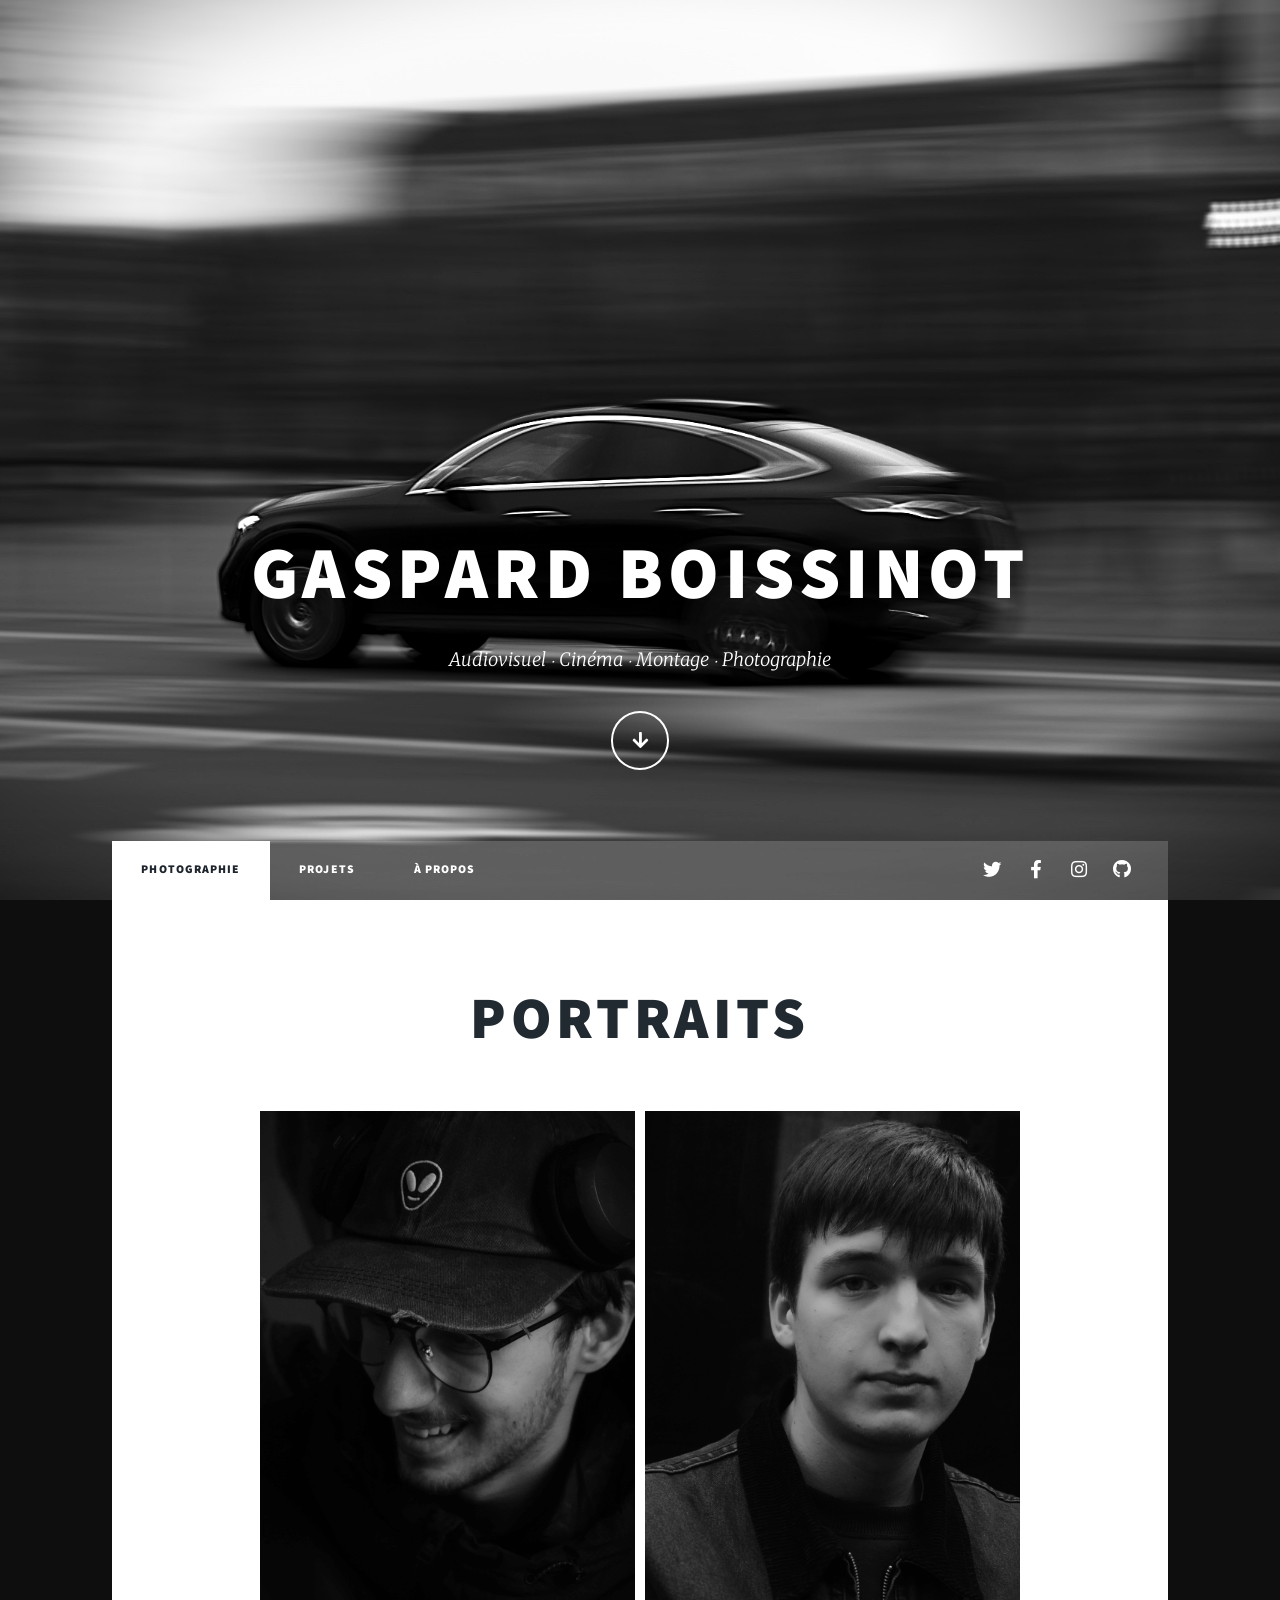
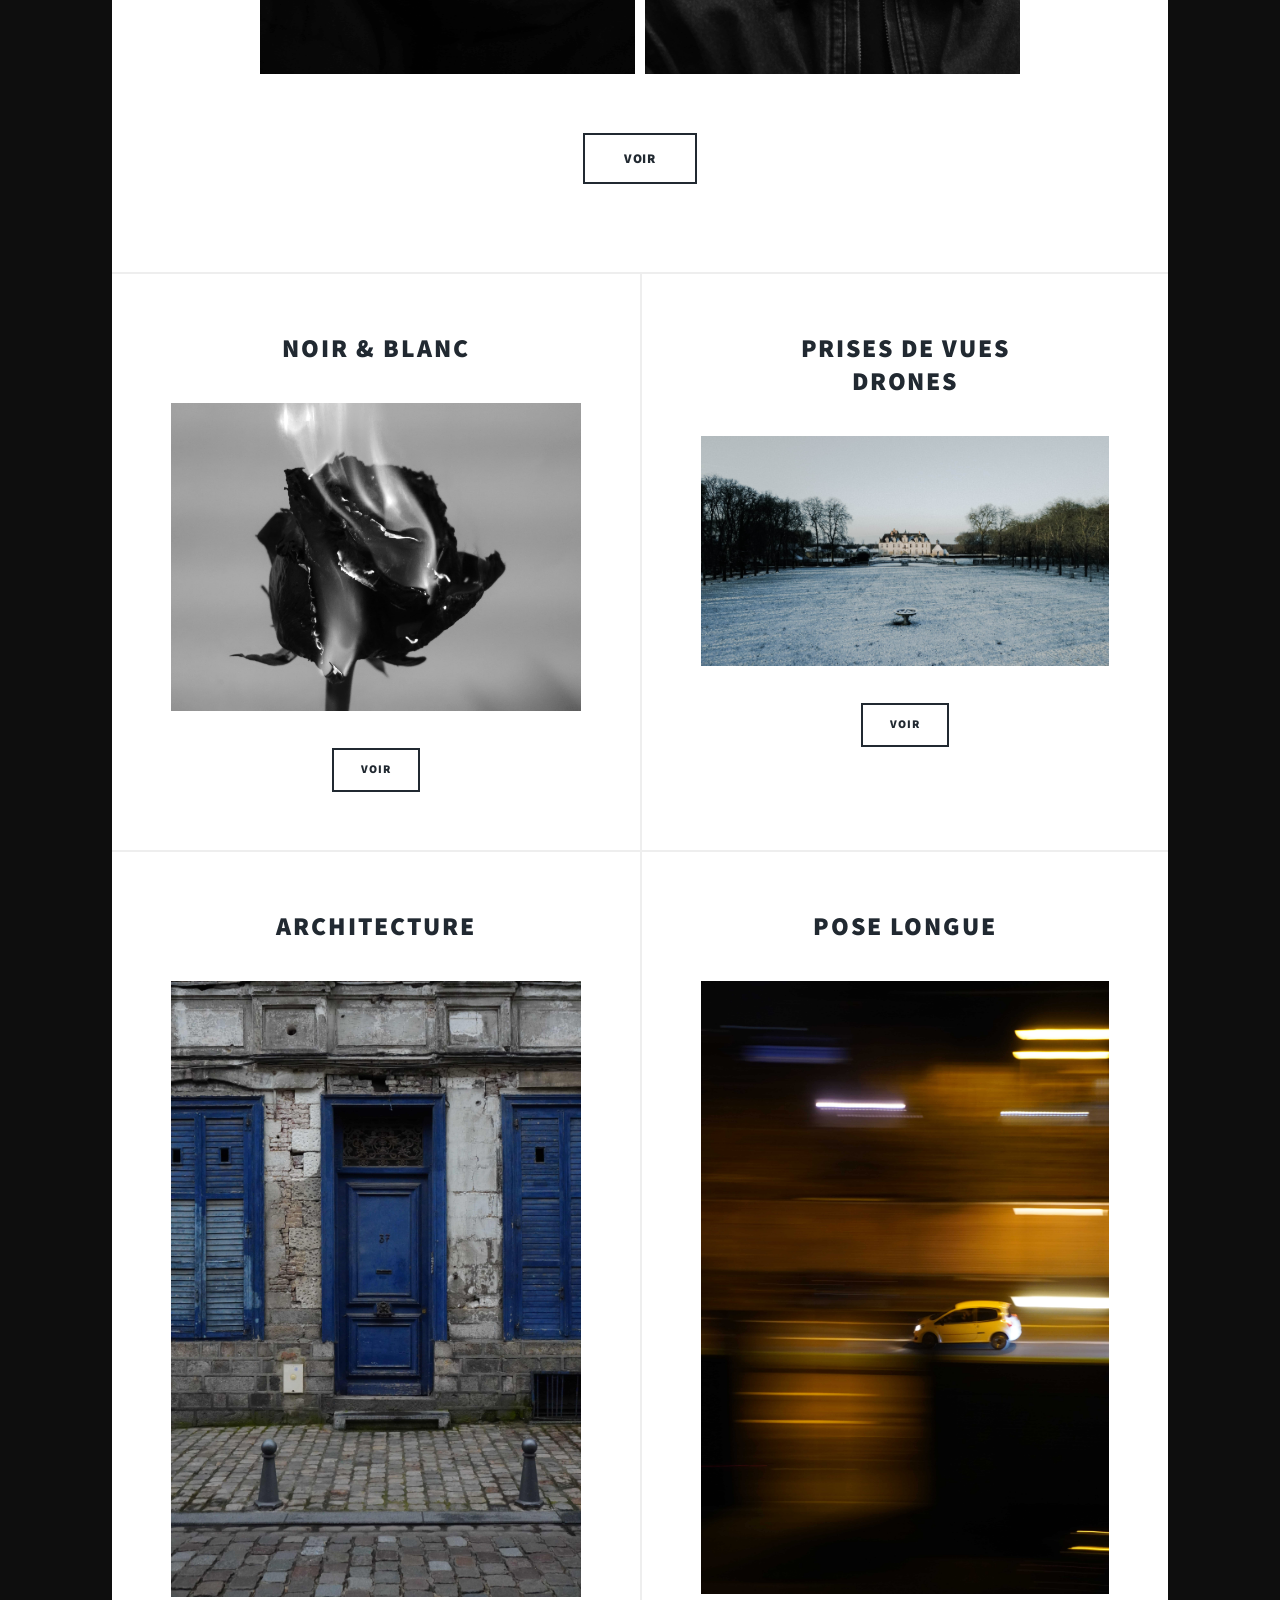
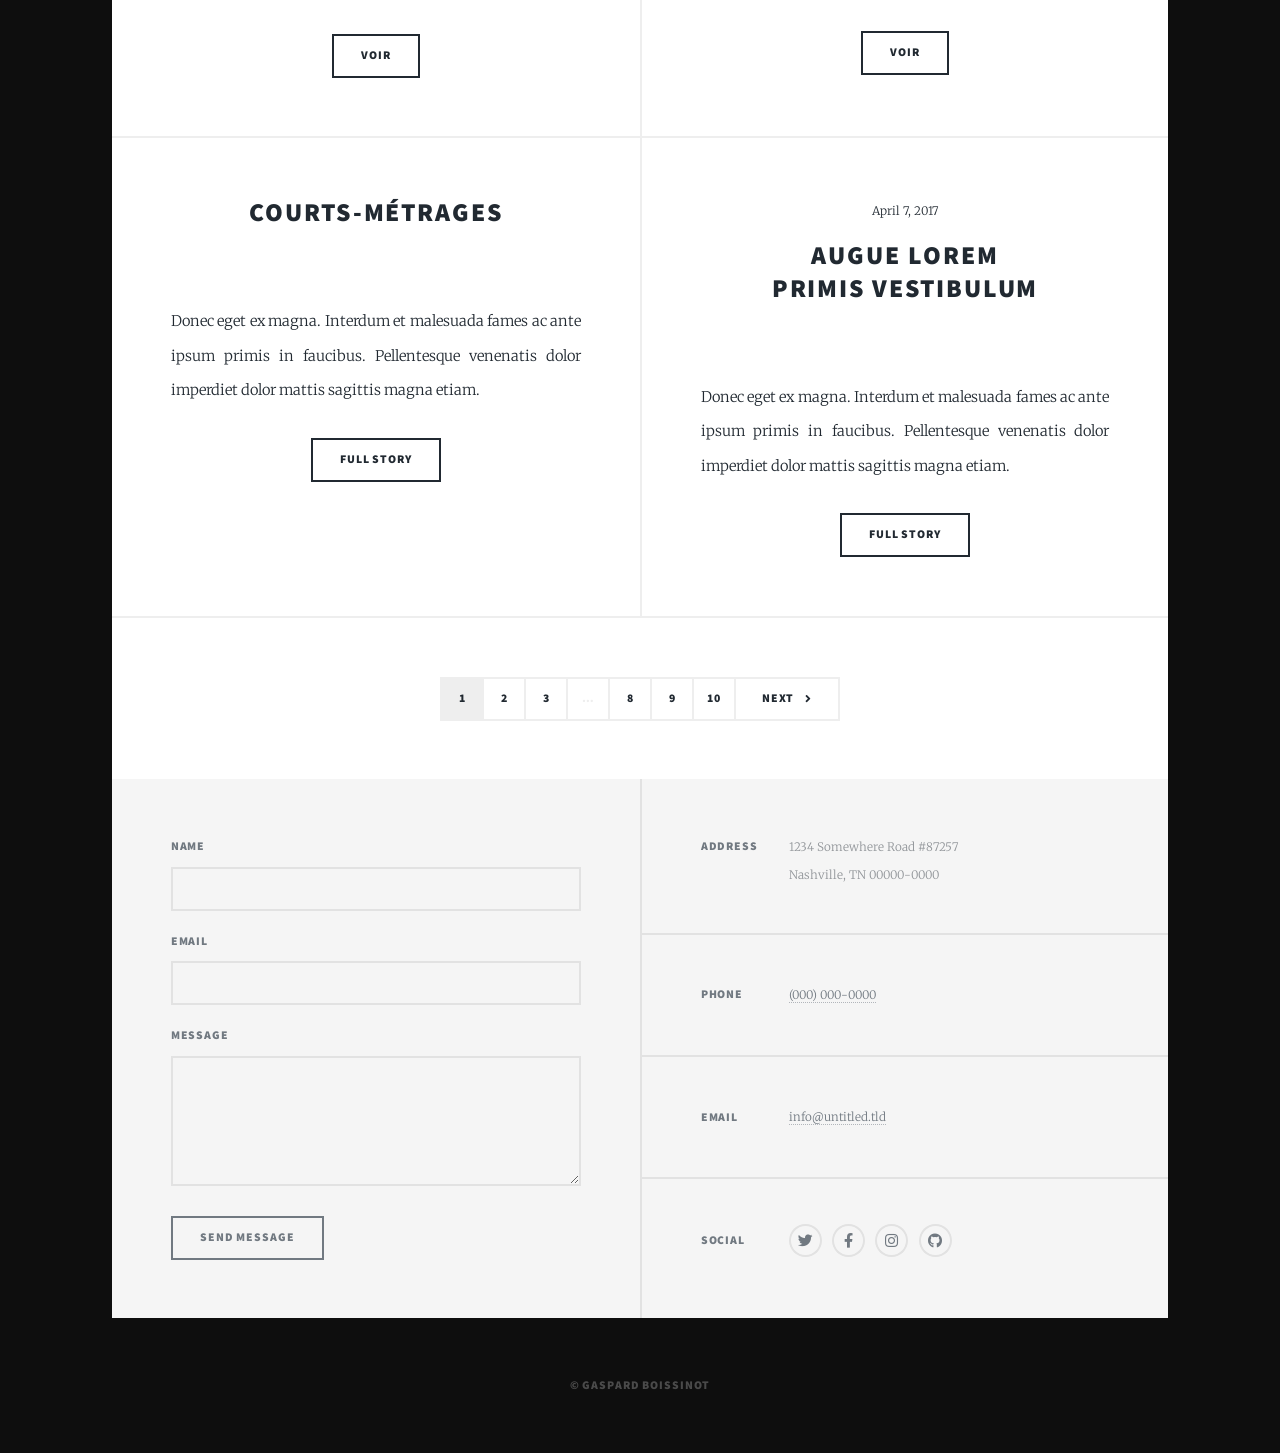
==== commit 7cdc7990: "Update index.html" ====
--- a/index.html
+++ b/index.html
@@ -3,14 +3,13 @@
 
 <html>
 	<head>
+		<meta charset="utf-8" />
+		<meta name="viewport" content="width=device-width, initial-scale=1, user-scalable=no" />
 		<title>Gaspard Boissinot</title>
 		<link rel="icon" type="image/png" sizes="64x64" href="images/favicon.png">
 		<link rel="manifest" href="manifest.json">
 		<meta name="theme-color" content="#0e0e0e">
 		<link rel="apple-touch-icon" href="images/icon-192.png">
-	</head>
-		<meta charset="utf-8" />
-		<meta name="viewport" content="width=device-width, initial-scale=1, user-scalable=no" />
 		<link rel="stylesheet" href="assets/css/main.css" />
 		<noscript><link rel="stylesheet" href="assets/css/noscript.css" /></noscript>
 		<style>
@@ -190,26 +189,27 @@
     <div class="modal-content">
         <span class="close" onclick="closeModal()">&times;</span>
         <div id="gallery" class="gallery">
-    <div class="thumbnail fade-in" onclick="showLarge('images/rue.jpg')">
+    <div class="thumbnail fade-in" onclick="openViewer(gallery1Images, 0, 'large-img', 'gallery', 'large-image')"
         <img src="images/rue.jpg" alt="Photo 1">
     </div>
 
-    <div class="thumbnail fade-in" onclick="showLarge('images/rose.jpg')">
+    <div class="thumbnail fade-in" onclick="openViewer(gallery1Images, 1, 'large-img', 'gallery', 'large-image')"
         <img src="images/rose.jpg" alt="Photo 2">
     </div>
 
-    <div class="thumbnail fade-in" onclick="showLarge('images/batiment1.jpg')">
+    <div class="thumbnail fade-in" onclick="openViewer(gallery1Images, 2, 'large-img', 'gallery', 'large-image')"
         <img src="images/batiment1.jpg" alt="Photo 3">
     </div>
 			
-	<div class="thumbnail fade-in" onclick="showLarge('images/oiseaux.jpg')">
+	<div class="thumbnail fade-in" onclick="openViewer(gallery1Images, 3, 'large-img', 'gallery', 'large-image')"
         <img src="images/oiseaux.jpg" alt="Photo 4">
 	 </div>
 </div>
-        <div id="large-image" class="large-image" style="display: none;">
-            <img id="large-img" src="" alt="Grande image">
-            <button style="margin-top:15px;" onclick="backToGallery()">Revenir à la galerie</button>
-        </div>
+       <div id="large-image" class="large-image" style="display:none;">
+	<div class="nav left" onclick="prevImage()"></div>
+	<img id="large-img" src="">
+	<div class="nav right" onclick="nextImage()"></div>
+</div>
     </div>
 </div>
 
@@ -254,9 +254,10 @@
 </div>
 
 <div id="large-image2" class="large-image" style="display:none;">
-     <img id="large-img2">
-         <button onclick="backToGallery2()">Revenir à la galerie</button>
-        </div>
+	<div class="nav left" onclick="prevImage()"></div>
+	<img id="large-img2" src="">
+	<div class="nav right" onclick="nextImage()"></div>
+</div>
     </div>
 </div>
 
@@ -318,9 +319,10 @@
 </div>
 
 <div id="large-image3" class="large-image" style="display:none;">
-     <img id="large-img3">
-         <button onclick="backToGallery3()">Revenir à la galerie</button>
-        </div>
+	<div class="nav left" onclick="prevImage()"></div>
+	<img id="large-img3" src="">
+	<div class="nav right" onclick="nextImage()"></div>
+</div>
     </div>
 </div>
 
@@ -360,9 +362,10 @@
 </div>
 
 <div id="large-image4" class="large-image" style="display:none;">
-     <img id="large-img4">
-         <button onclick="backToGallery4()">Revenir à la galerie</button>
-        </div>
+	<div class="nav left" onclick="prevImage()"></div>
+	<img id="large-img4" src="">
+	<div class="nav right" onclick="nextImage()"></div>
+</div>
     </div>
 </div>
 
@@ -408,9 +411,10 @@
 </div>
 
 <div id="large-image5" class="large-image" style="display:none;">
-     <img id="large-img5">
-         <button onclick="backToGallery5()">Revenir à la galerie</button>
-        </div>
+	<div class="nav left" onclick="prevImage()"></div>
+	<img id="large-img5" src="">
+	<div class="nav right" onclick="nextImage()"></div>
+</div>
     </div>
 </div>
 
@@ -705,6 +709,57 @@
 		<script src="assets/js/breakpoints.min.js"></script>
 		<script src="assets/js/util.js"></script>
 		<script src="assets/js/main.js"></script>
+		<script>
+const gallery1Images = [
+	'images/rue.jpg',
+	'images/rose.jpg',
+	'images/batiment1.jpg',
+	'images/oiseaux.jpg'
+];
+</script>
+		<script>
+let currentImages = [];
+let currentIndex = 0;
+let currentImgElement = null;
+
+function openViewer(images, index, imgId, galleryId, largeId) {
+	currentImages = images;
+	currentIndex = index;
+	currentImgElement = document.getElementById(imgId);
+
+	currentImgElement.src = currentImages[currentIndex];
+	document.getElementById(galleryId).style.display = 'none';
+	document.getElementById(largeId).style.display = 'block';
+}
+
+function nextImage() {
+	currentIndex = (currentIndex + 1) % currentImages.length;
+	currentImgElement.src = currentImages[currentIndex];
+}
+
+function prevImage() {
+	currentIndex =
+		(currentIndex - 1 + currentImages.length) % currentImages.length;
+	currentImgElement.src = currentImages[currentIndex];
+}
+</script>
+<script>
+let startX = 0;
+
+document.addEventListener('touchstart', e => {
+	startX = e.touches[0].clientX;
+});
+
+document.addEventListener('touchend', e => {
+	let endX = e.changedTouches[0].clientX;
+	let diff = endX - startX;
+
+	if (Math.abs(diff) > 50) {
+		if (diff > 0) prevImage();
+		else nextImage();
+	}
+});
+</script>
 
 </body>
 
@@ -714,3 +769,4 @@
 
 
 
+
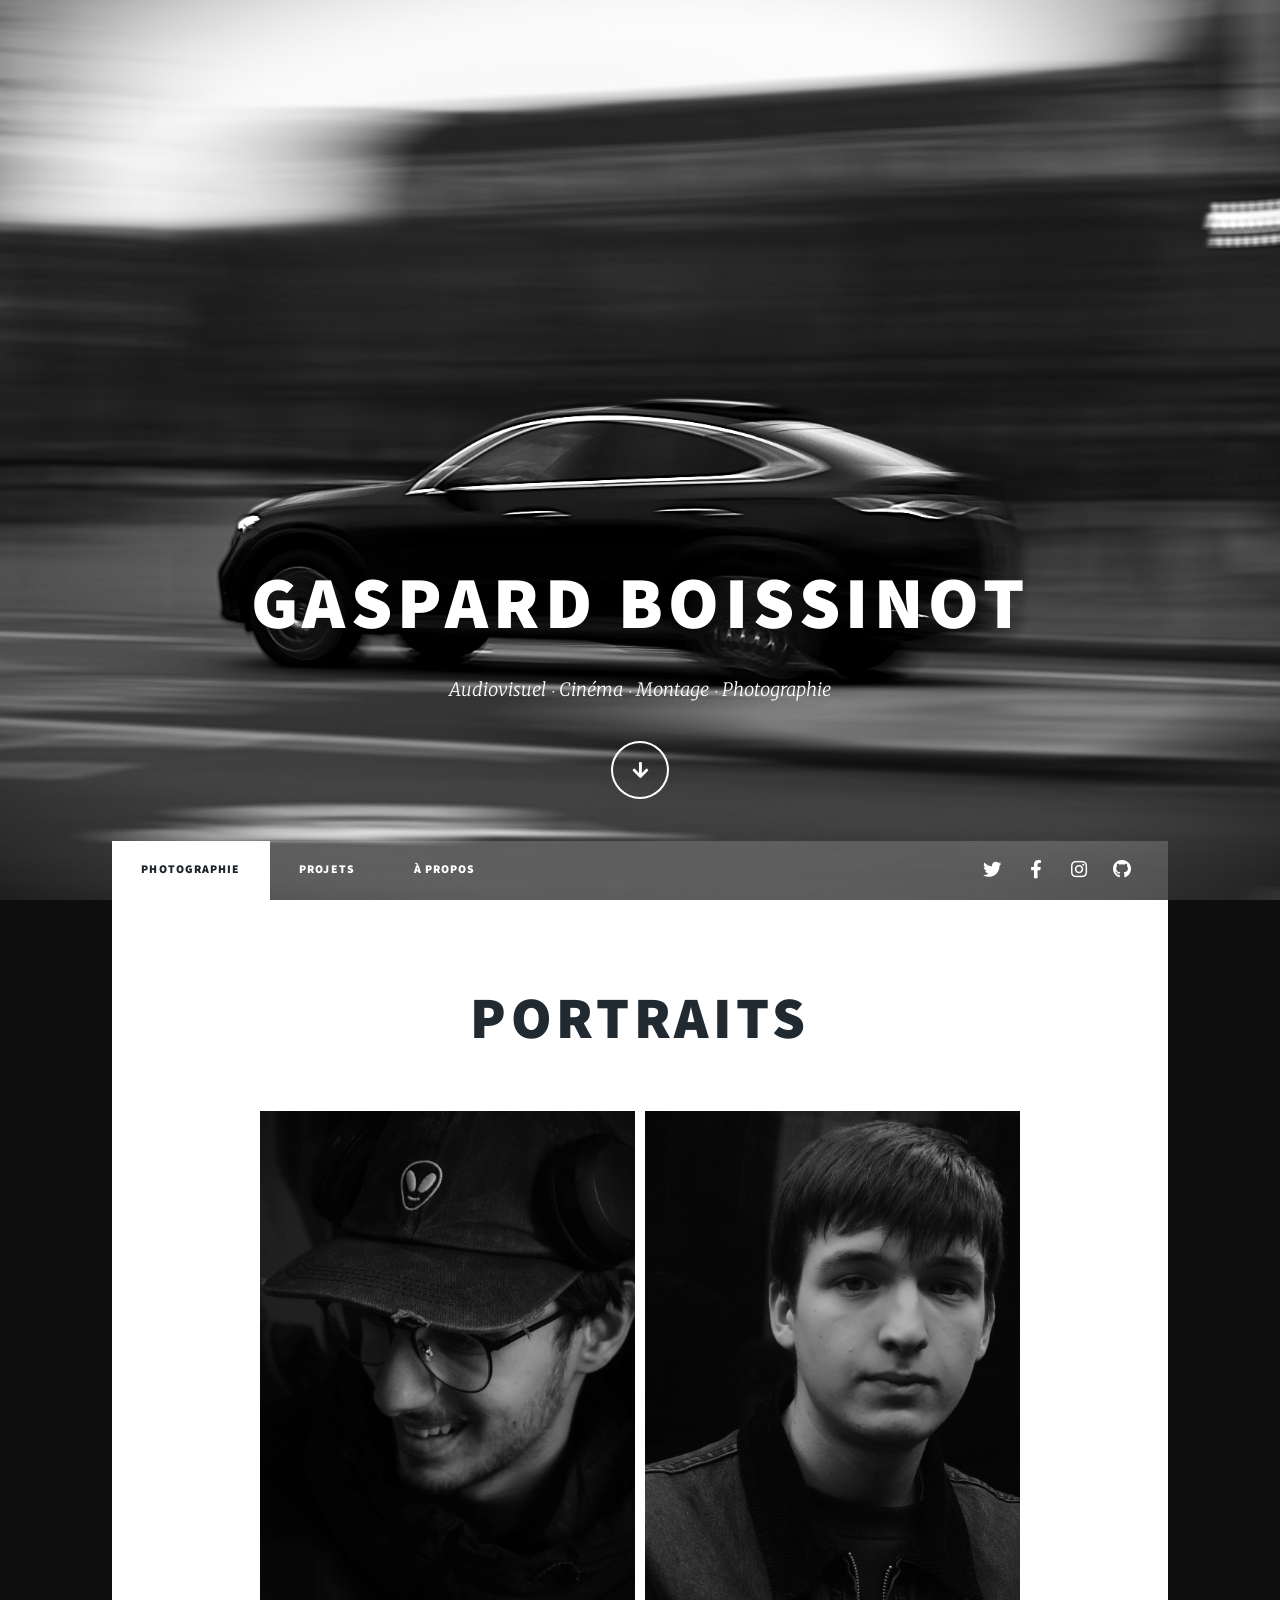
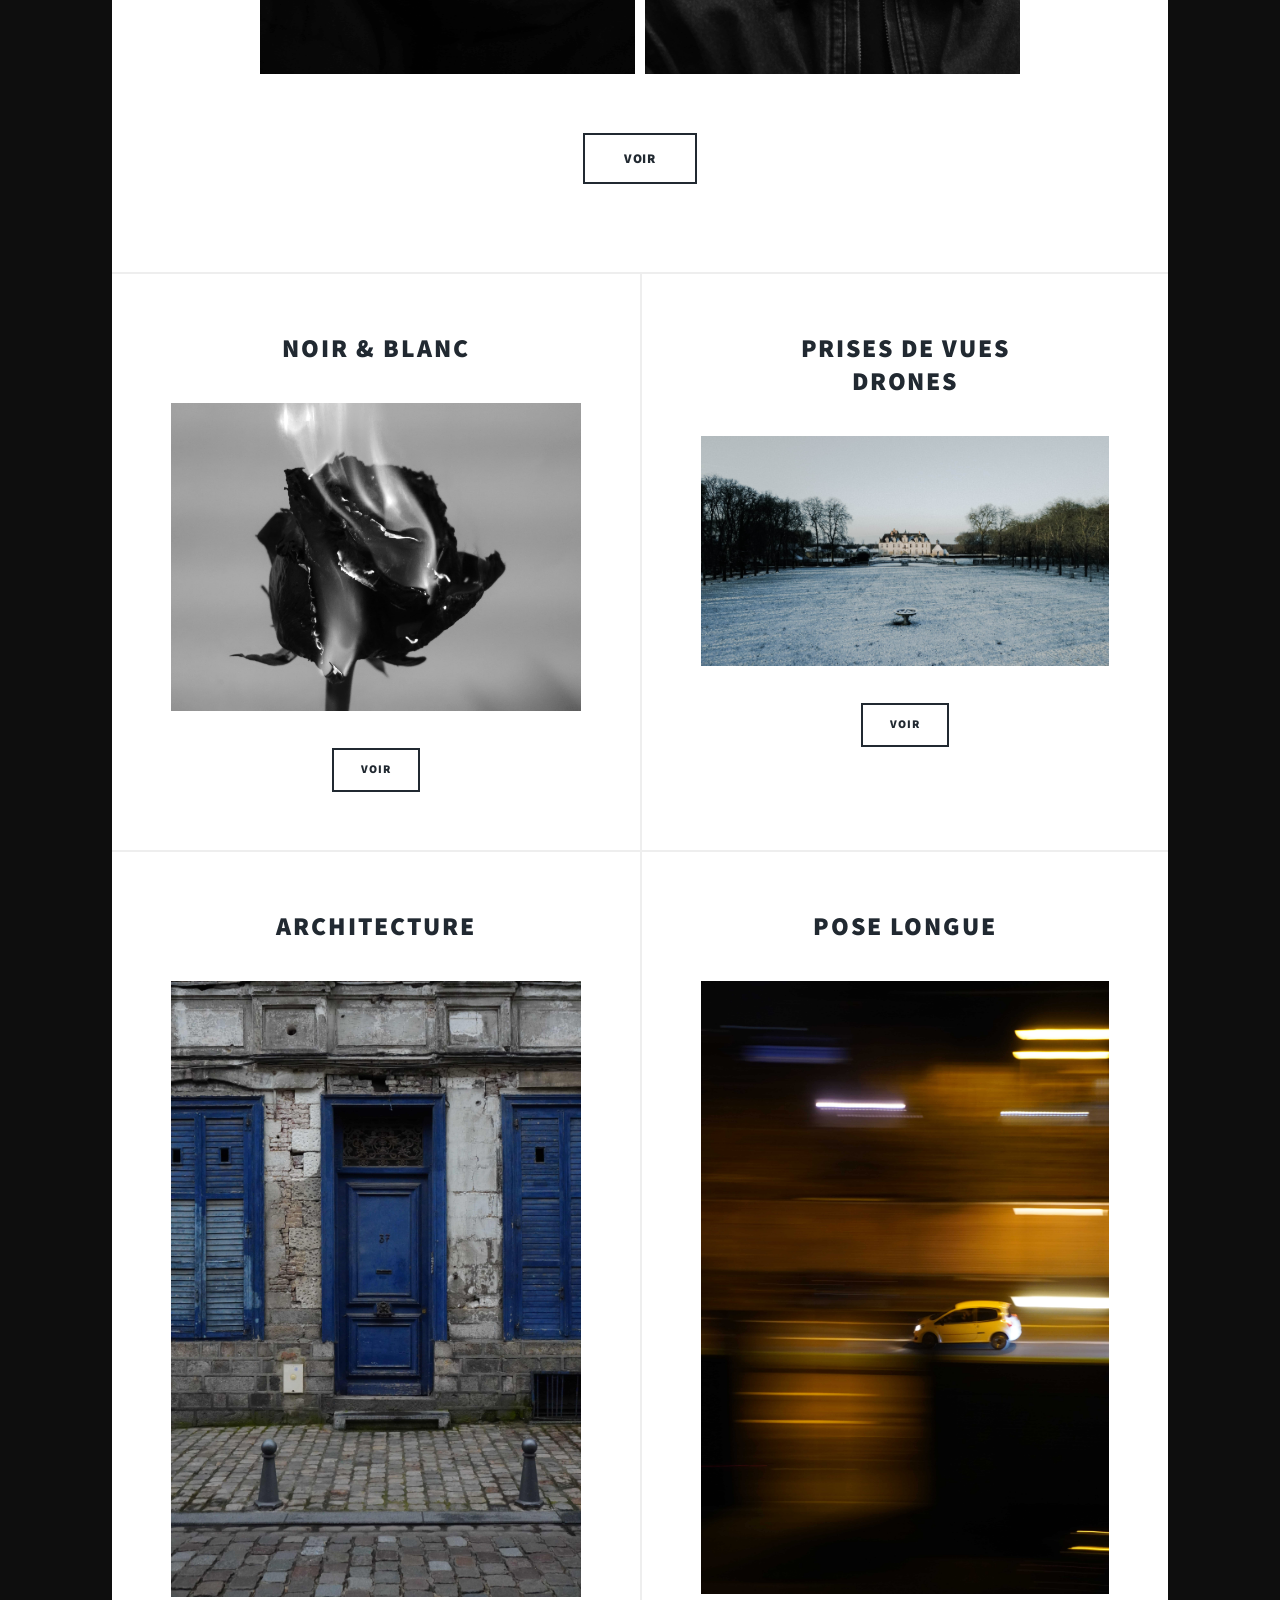
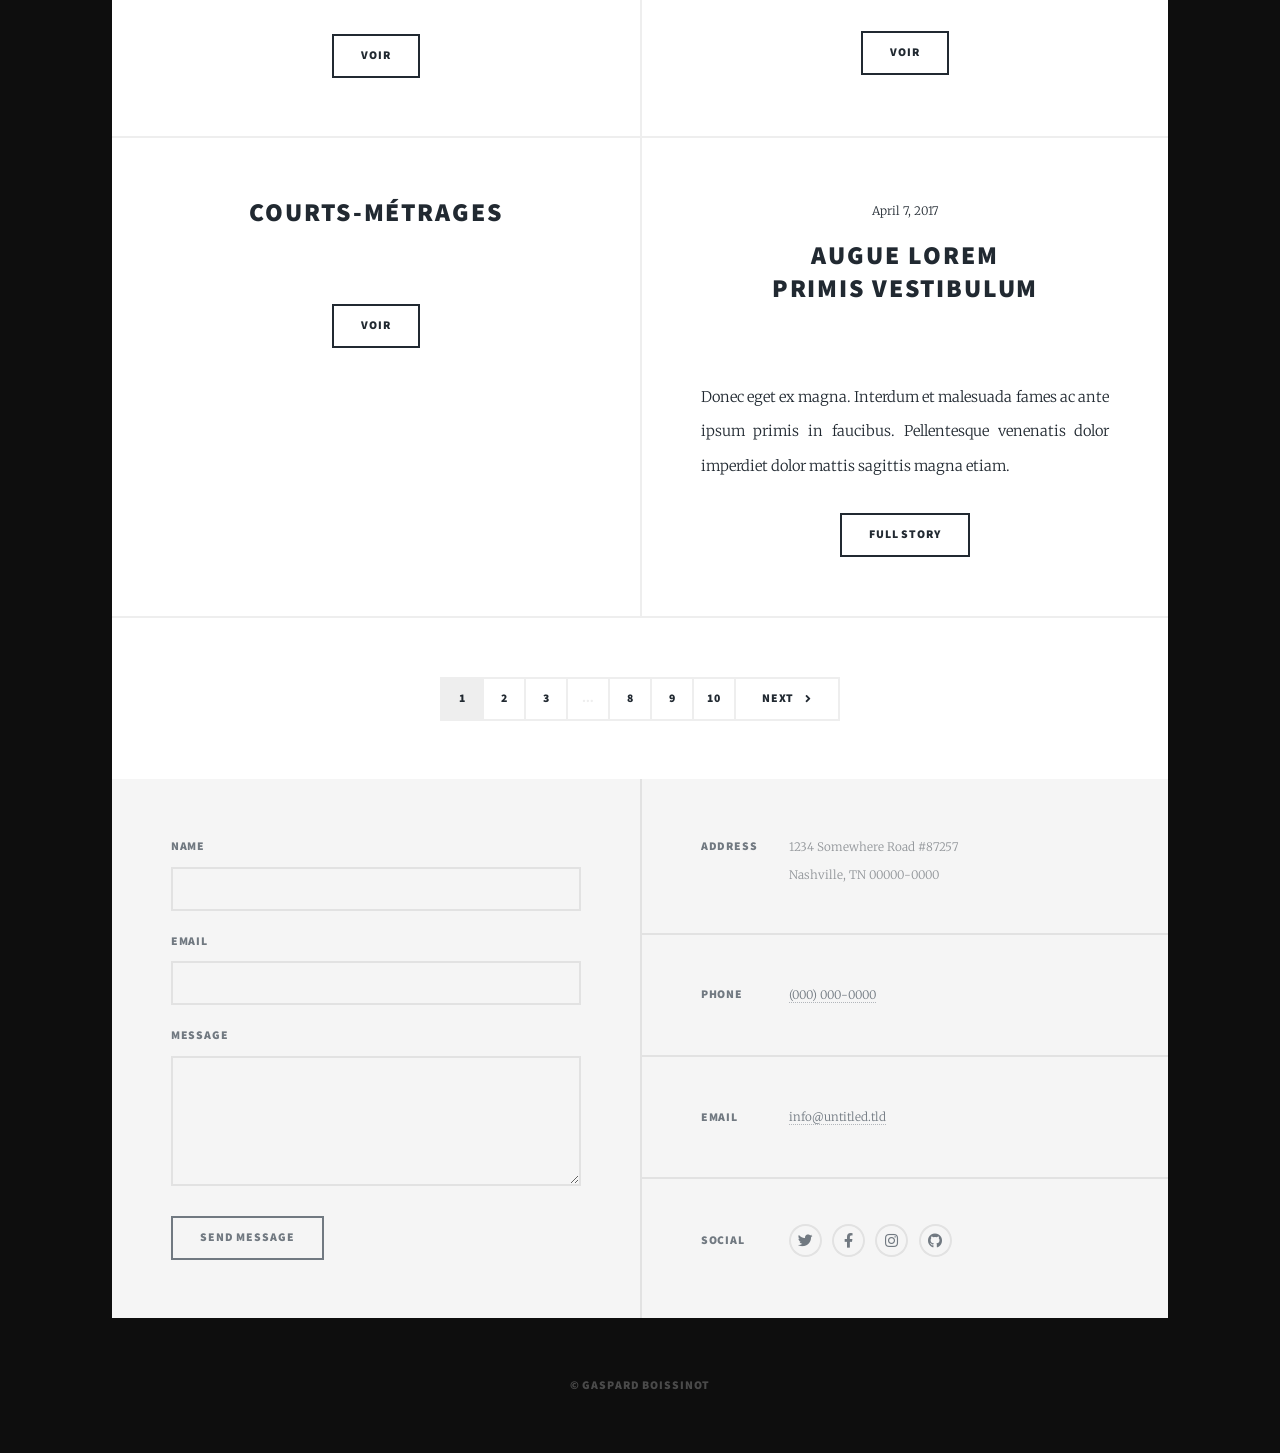
==== commit 38584289: "Update index.html" ====
--- a/index.html
+++ b/index.html
@@ -46,9 +46,21 @@
 	from { opacity: 0; }
 	to { opacity: 1; }
 }
-			#intro .actions {
-	display: flex;
-	justify-content: center;
+#intro .actions {
+    display: flex;
+    justify-content: center;
+    padding: 0;
+    margin: 0;
+}
+#intro .actions li {
+    list-style: none;
+    margin: 0;
+    padding: 0;
+}
+#intro .actions a.button {
+    text-align: center;
+    width: 100%;
+    max-width: 300px; /* ou la taille que tu veux */
 }
 		</style>
 	</head>
@@ -63,7 +75,7 @@
     <p>Audiovisuel ⸱ Cinéma ⸱ Montage ⸱ Photographie</p>
     <ul class="actions">
 		<li>
-			<a href="#header" class="button icon solid solo fa-arrow-down scrolly">Continue
+			<a href="#header" class="button icon solid solo fa-arrow-down scrolly">‎ 
 			</a>
 		</li> 
 	</ul> 
@@ -163,12 +175,16 @@
 								<header>
 									<h2><a href="#">courts-métrages<br /></a></h2>
 								</header>
-								<a href="#" class="image fit"><img src="images/pic06.jpg" alt="" /></a>
-								<p>Donec eget ex magna. Interdum et malesuada fames ac ante ipsum primis in faucibus. Pellentesque venenatis dolor imperdiet dolor mattis sagittis magna etiam.</p>
+								<a href="#" class="image fit" onclick="openModalVideos(); return false;">
+									<img src="images/DÖD.png" alt="" />
+								</a>
 								<ul class="actions special">
-									<li><a href="#" class="button">Full Story</a></li>
+									<li>
+										<a href="#" class="button" onclick="openModalVideos(); return false;">Voir</a>
+									</li>
 								</ul>
 							</article>
+							
 							<article>
 								<header>
 									<span class="date">April 7, 2017</span>
@@ -189,27 +205,30 @@
     <div class="modal-content">
         <span class="close" onclick="closeModal()">&times;</span>
         <div id="gallery" class="gallery">
-    <div class="thumbnail fade-in" onclick="openViewer(gallery1Images, 0, 'large-img', 'gallery', 'large-image')"
+    <div class="thumbnail fade-in" onclick="showLarge('images/rue.jpg')">
         <img src="images/rue.jpg" alt="Photo 1">
     </div>
 
-    <div class="thumbnail fade-in" onclick="openViewer(gallery1Images, 1, 'large-img', 'gallery', 'large-image')"
+    <div class="thumbnail fade-in" onclick="showLarge('images/rose.jpg')">
         <img src="images/rose.jpg" alt="Photo 2">
     </div>
 
-    <div class="thumbnail fade-in" onclick="openViewer(gallery1Images, 2, 'large-img', 'gallery', 'large-image')"
+    <div class="thumbnail fade-in" onclick="showLarge('images/batiment1.jpg')">
         <img src="images/batiment1.jpg" alt="Photo 3">
     </div>
 			
-	<div class="thumbnail fade-in" onclick="openViewer(gallery1Images, 3, 'large-img', 'gallery', 'large-image')"
-        <img src="images/oiseaux.jpg" alt="Photo 4">
+	 <div class="thumbnail fade-in" onclick="showLarge('images/noiretblanc.jpg')">
+        <img src="images/noiretblanc.jpg" alt="Photo 4">
+    </div>
+			
+	<div class="thumbnail fade-in" onclick="showLarge('images/oiseaux.jpg')">
+        <img src="images/oiseaux.jpg" alt="Photo 5">
 	 </div>
 </div>
-       <div id="large-image" class="large-image" style="display:none;">
-	<div class="nav left" onclick="prevImage()"></div>
-	<img id="large-img" src="">
-	<div class="nav right" onclick="nextImage()"></div>
-</div>
+        <div id="large-image" class="large-image" style="display: none;">
+            <img id="large-img" src="" alt="Grande image">
+            <button style="margin-top:15px;" onclick="backToGallery()">Revenir à la galerie</button>
+        </div>
     </div>
 </div>
 
@@ -254,10 +273,9 @@
 </div>
 
 <div id="large-image2" class="large-image" style="display:none;">
-	<div class="nav left" onclick="prevImage()"></div>
-	<img id="large-img2" src="">
-	<div class="nav right" onclick="nextImage()"></div>
-</div>
+     <img id="large-img2">
+         <button onclick="backToGallery2()">Revenir à la galerie</button>
+        </div>
     </div>
 </div>
 
@@ -316,12 +334,17 @@
 	<div class="thumbnail fade-in" onclick="showLarge3('images/portrait13.jpg')">
         <img src="images/portrait13.jpg">
     </div>
-</div>
-
-<div id="large-image3" class="large-image" style="display:none;">
-	<div class="nav left" onclick="prevImage()"></div>
-	<img id="large-img3" src="">
-	<div class="nav right" onclick="nextImage()"></div>
+			
+	<div class="thumbnail fade-in" onclick="showLarge3('images/portrait14.jpg')">
+        <img src="images/portrait14.jpg">
+    </div>
+</div>
+
+<div id="large-image3" class="large-image" style="display:none; position:relative;">
+    <button class="prev" onclick="prevImage3()">&#10094;</button>
+    <img id="large-img3" src="" alt="Grande image">
+    <button class="next" onclick="nextImage3()">&#10095;</button>
+    <button class="close-btn" onclick="backToGallery3()">Revenir à la galerie</button>
 </div>
     </div>
 </div>
@@ -362,10 +385,9 @@
 </div>
 
 <div id="large-image4" class="large-image" style="display:none;">
-	<div class="nav left" onclick="prevImage()"></div>
-	<img id="large-img4" src="">
-	<div class="nav right" onclick="nextImage()"></div>
-</div>
+     <img id="large-img4">
+         <button onclick="backToGallery4()">Revenir à la galerie</button>
+        </div>
     </div>
 </div>
 
@@ -411,13 +433,55 @@
 </div>
 
 <div id="large-image5" class="large-image" style="display:none;">
-	<div class="nav left" onclick="prevImage()"></div>
-	<img id="large-img5" src="">
-	<div class="nav right" onclick="nextImage()"></div>
-</div>
-    </div>
-</div>
-
+     <img id="large-img5">
+         <button onclick="backToGallery5()">Revenir à la galerie</button>
+        </div>
+    </div>
+</div>
+<div id="modalVideos" class="modal">
+  <div class="modal-content">
+    <span class="close" onclick="closeModalVideos()">&times;</span>
+
+    <!-- Galerie -->
+<div id="galleryVideos" class="gallery">
+
+  <div class="thumbnail fade-in"
+       onclick="showVideo('https://www.youtube.com/embed/1Mja8tMPmmc')">
+    <img src="https://img.youtube.com/vi/1Mja8tMPmmc/hqdefault.jpg">
+  </div>
+ <div class="thumbnail fade-in"
+       onclick="showVideo('https://www.youtube.com/embed/PgySILbVU0c')">
+    <img src="https://img.youtube.com/vi/PgySILbVU0c/hqdefault.jpg">
+  </div>
+</div>
+
+	<div class="modal-separator">
+  <span>Projets lycée</span>
+</div>
+	<div id="galleryVideosLycee" class="gallery">
+
+ <div class="thumbnail fade-in"
+       onclick="showVideo('https://www.youtube.com/embed/838EboJXgMQ')">
+    <img src="https://img.youtube.com/vi/838EboJXgMQ/hqdefault.jpg">
+  </div>
+</div>
+    <!-- Vidéo en grand -->
+    <div id="large-video" class="large-image" style="display:none;">
+<iframe id="videoPlayer"
+        width="100%"
+        height="500"
+        src=""
+        frameborder="0"
+        allow="autoplay; fullscreen"
+        allowfullscreen>
+</iframe>
+
+      <button style="margin-top:15px;" onclick="backToGalleryVideos()">
+        Revenir à la galerie
+      </button>
+    </div>
+  </div>
+</div>
 <!-- Styles pour la modale (inchangés, mais assurez-vous qu'ils sont dans <head> ou ici) -->
 <style>
     .modal {
@@ -451,12 +515,27 @@
         cursor: pointer;
     }
     .close:hover { color: #000; }
-    .gallery {
-		display: grid;
-		grid-template-columns: repeat(4, 1fr);
-		gap: 10px;
-        margin-top: 15px;
-    }
+.gallery {
+    column-count: 4;
+    column-gap: 10px;
+    margin-top: 15px;
+}
+
+.thumbnail {
+    break-inside: avoid;
+    margin-bottom: 10px;
+    cursor: pointer;
+    opacity: 0;
+    animation: fadeIn 1s ease-in forwards;
+}
+
+.thumbnail img {
+    width: 100%;
+    height: auto;
+    object-fit: cover;
+    border-radius: 4px;
+    display: block;
+}
     .thumbnail {
         cursor: pointer;
         opacity: 0;
@@ -469,28 +548,84 @@
     .thumbnail:nth-child(5) { animation-delay: 0.5s; }
     .thumbnail:nth-child(6) { animation-delay: 0.6s; }
     .thumbnail:nth-child(7) { animation-delay: 0.7s; }
+	.thumbnail:nth-child(8) { animation-delay: 0.8s; }
+    .thumbnail:nth-child(9) { animation-delay: 0.85s; }
+    .thumbnail:nth-child(10) { animation-delay: 0.9s; }
+    .thumbnail:nth-child(11) { animation-delay: 0.92s; }
+    .thumbnail:nth-child(12) { animation-delay: 0.98s; }
+    .thumbnail:nth-child(13) { animation-delay: 1s; }
+    .thumbnail:nth-child(14) { animation-delay: 1.05s; }
+	.thumbnail:nth-child(15) { animation-delay: 1.1s; }
+    .thumbnail:nth-child(16) { animation-delay: 1.12s; }
+    .thumbnail:nth-child(17) { animation-delay: 1.18s; }
+    .thumbnail:nth-child(18) { animation-delay: 1.2s; }
     /* Ajoutez des délais pour plus d'images */
-    .thumbnail img {
-    width: 100%;
-    height: 230px;
-    object-fit: cover;
-    border-radius: 4px;
-    }
     .large-image {
-        text-align: center;
-    }
-    .large-image img {
-        max-width: 100%;
-        max-height: 80vh;
-    }
+    text-align: center;
+    position: relative;
+}
+.large-image img {
+    max-width: 100%;
+    max-height: 80vh;
+}
+.large-image .prev,
+.large-image .next {
+    position: absolute;
+    top: 50%;
+    transform: translateY(-50%);
+    font-size: 2em;
+    background: rgba(0,0,0,0.3);
+    color: white;
+    border: none;
+    padding: 10px;
+    cursor: pointer;
+    border-radius: 50%;
+}
+.large-image .prev { left: 10px; }
+.large-image .next { right: 10px; }
+.large-image .close-btn {
+    margin-top: 10px;
+    padding: 5px 10px;
+}
+.modal-separator {
+  display: flex;
+  align-items: center;
+  margin: 30px 0;
+  opacity: 0;
+  animation: fadeIn 1.4s ease forwards;
+}
+
+.modal-separator::before,
+.modal-separator::after {
+  content: "";
+  flex: 1;
+  height: 1px;
+  background: rgba(0,0,0,0.2);
+}
+
+.modal-separator span {
+  padding: 0 15px;
+  font-size: 0.9em;
+  letter-spacing: 0.15em;
+  text-transform: uppercase;
+  color: #333;
+}
     @keyframes fadeIn {
         from { opacity: 0; transform: translateY(20px); }
         to { opacity: 1; transform: translateY(0); }
     }
-	@media (max-width: 768px) {
-		.gallery {
-			grid-template-columns: repeat(2, 1fr);
-    }
+	@media (max-width: 1000px) {
+  .gallery { column-count: 3; }
+}
+
+@media (max-width: 768px) {
+  .gallery { column-count: 2; }
+}
+
+@media (max-width: 480px) {
+  .gallery { column-count: 2; }
+}
+
 </style>
 
 <!-- Script JavaScript corrigé -->
@@ -501,7 +636,7 @@
 
     function closeModal() {
         document.getElementById('modal').style.display = 'none';
-        document.getElementById('gallery').style.display = 'grid';
+        document.getElementById('gallery').style.display = 'block';
         document.getElementById('large-image').style.display = 'none';
     }
 
@@ -510,12 +645,10 @@
         document.getElementById('gallery').style.display = 'none';
         document.getElementById('large-image').style.display = 'block';
     }
-
-    function backToGallery() {
-        document.getElementById('large-image').style.display = 'none';
-        document.getElementById('gallery').style.display = 'grid';
-    }
-
+	function backToGallery() {
+		document.getElementById('large-image').style.display = 'none';
+		document.getElementById('gallery').style.display = 'block';
+	}
     // Fermer la modale en cliquant en dehors
     window.onclick = function(event) {
         if (event.target == document.getElementById('modal')) {
@@ -543,7 +676,7 @@
 
     function closeModal2() {
         document.getElementById('modal2').style.display = 'none';
-        document.getElementById('gallery2').style.display = 'grid';
+        document.getElementById('gallery2').style.display = 'block';
         document.getElementById('large-image2').style.display = 'none';
     }
 
@@ -555,7 +688,7 @@
 
     function backToGallery2() {
         document.getElementById('large-image2').style.display = 'none';
-        document.getElementById('gallery2').style.display = 'grid';
+        document.getElementById('gallery2').style.display = 'block';
     }
 
 
@@ -567,19 +700,47 @@
 
     function closeModal3() {
         document.getElementById('modal3').style.display = 'none';
-        document.getElementById('gallery3').style.display = 'grid';
+        document.getElementById('gallery3').style.display = 'block';
         document.getElementById('large-image3').style.display = 'none';
     }
 
-    function showLarge3(src) {
-        document.getElementById('large-img3').src = src;
-        document.getElementById('gallery3').style.display = 'none';
-        document.getElementById('large-image3').style.display = 'block';
-    }
-
+let currentIndex3 = 0;
+const images3 = [
+    'images/portrait1.jpg',
+    'images/portrait2.jpg',
+    'images/portrait3.jpg',
+    'images/portrait4.jpg',
+    'images/portrait5.jpg',
+    'images/portrait6.jpg',
+    'images/portrait7.jpg',
+    'images/portrait8.jpg',
+    'images/portrait9.jpg',
+    'images/portrait10.jpg',
+    'images/portrait11.jpg',
+    'images/portrait12.jpg',
+    'images/portrait13.jpg',
+    'images/portrait14.jpg'
+];
+
+function showLarge3(src) {
+    currentIndex3 = images3.indexOf(src); // trouve l'index de l'image
+    document.getElementById('large-img3').src = src;
+    document.getElementById('gallery3').style.display = 'none';
+    document.getElementById('large-image3').style.display = 'block';
+}
+
+function nextImage3() {
+    currentIndex3 = (currentIndex3 + 1) % images3.length;
+    document.getElementById('large-img3').src = images3[currentIndex3];
+}
+
+function prevImage3() {
+    currentIndex3 = (currentIndex3 - 1 + images3.length) % images3.length;
+    document.getElementById('large-img3').src = images3[currentIndex3];
+}
     function backToGallery3() {
         document.getElementById('large-image3').style.display = 'none';
-        document.getElementById('gallery3').style.display = 'grid';
+        document.getElementById('gallery3').style.display = 'block';
     }
 
     /* ---------- QUATRIEME GALERIE ---------- */
@@ -590,7 +751,7 @@
 
     function closeModal4() {
         document.getElementById('modal4').style.display = 'none';
-        document.getElementById('gallery4').style.display = 'grid';
+        document.getElementById('gallery4').style.display = 'block';
         document.getElementById('large-image4').style.display = 'none';
     }
 
@@ -602,7 +763,7 @@
 
     function backToGallery4() {
         document.getElementById('large-image4').style.display = 'none';
-        document.getElementById('gallery4').style.display = 'grid';
+        document.getElementById('gallery4').style.display = 'block';
     }
 
  /* ---------- CINQUIEME GALERIE ---------- */
@@ -613,7 +774,7 @@
 
     function closeModal5() {
         document.getElementById('modal5').style.display = 'none';
-        document.getElementById('gallery5').style.display = 'grid';
+        document.getElementById('gallery5').style.display = 'block';
         document.getElementById('large-image5').style.display = 'none';
     }
 
@@ -625,9 +786,49 @@
 
     function backToGallery5() {
         document.getElementById('large-image5').style.display = 'none';
-        document.getElementById('gallery5').style.display = 'grid';
+        document.getElementById('gallery5').style.display = 'block';
     }
 </script>
+
+<script>
+function openModalVideos() {
+  document.getElementById('modalVideos').style.display = 'flex';
+}
+
+function closeModalVideos() {
+  document.getElementById('modalVideos').style.display = 'none';
+  backToGalleryVideos();
+}
+
+function showVideo(url) {
+  // cacher toutes les miniatures et le séparateur
+  document.getElementById('galleryVideos').style.display = 'none';
+  document.getElementById('galleryVideosLycee').style.display = 'none';
+  document.querySelector('.modal-separator').style.display = 'none';
+
+  // afficher la vidéo
+  document.getElementById('large-video').style.display = 'block';
+  document.getElementById('videoPlayer').src = url + '?autoplay=1&rel=0'; // <-- ici ok
+}
+
+function backToGalleryVideos() {
+  document.getElementById('videoPlayer').src = '';
+  document.getElementById('large-video').style.display = 'none';
+
+  // réafficher miniatures et séparateur
+  document.getElementById('galleryVideos').style.display = 'block';
+  document.getElementById('galleryVideosLycee').style.display = 'block';
+  document.querySelector('.modal-separator').style.display = 'flex';
+}
+
+// clic en dehors = fermer
+window.addEventListener('click', function(e) {
+  if (e.target === document.getElementById('modalVideos')) {
+    closeModalVideos();
+  }
+});
+</script>
+
 					<!-- Footer -->
 						<footer>
 							<div class="pagination">
@@ -709,64 +910,7 @@
 		<script src="assets/js/breakpoints.min.js"></script>
 		<script src="assets/js/util.js"></script>
 		<script src="assets/js/main.js"></script>
-		<script>
-const gallery1Images = [
-	'images/rue.jpg',
-	'images/rose.jpg',
-	'images/batiment1.jpg',
-	'images/oiseaux.jpg'
-];
-</script>
-		<script>
-let currentImages = [];
-let currentIndex = 0;
-let currentImgElement = null;
-
-function openViewer(images, index, imgId, galleryId, largeId) {
-	currentImages = images;
-	currentIndex = index;
-	currentImgElement = document.getElementById(imgId);
-
-	currentImgElement.src = currentImages[currentIndex];
-	document.getElementById(galleryId).style.display = 'none';
-	document.getElementById(largeId).style.display = 'block';
-}
-
-function nextImage() {
-	currentIndex = (currentIndex + 1) % currentImages.length;
-	currentImgElement.src = currentImages[currentIndex];
-}
-
-function prevImage() {
-	currentIndex =
-		(currentIndex - 1 + currentImages.length) % currentImages.length;
-	currentImgElement.src = currentImages[currentIndex];
-}
-</script>
-<script>
-let startX = 0;
-
-document.addEventListener('touchstart', e => {
-	startX = e.touches[0].clientX;
-});
-
-document.addEventListener('touchend', e => {
-	let endX = e.changedTouches[0].clientX;
-	let diff = endX - startX;
-
-	if (Math.abs(diff) > 50) {
-		if (diff > 0) prevImage();
-		else nextImage();
-	}
-});
-</script>
 
 </body>
 
 </html>
-
-
-
-
-
-
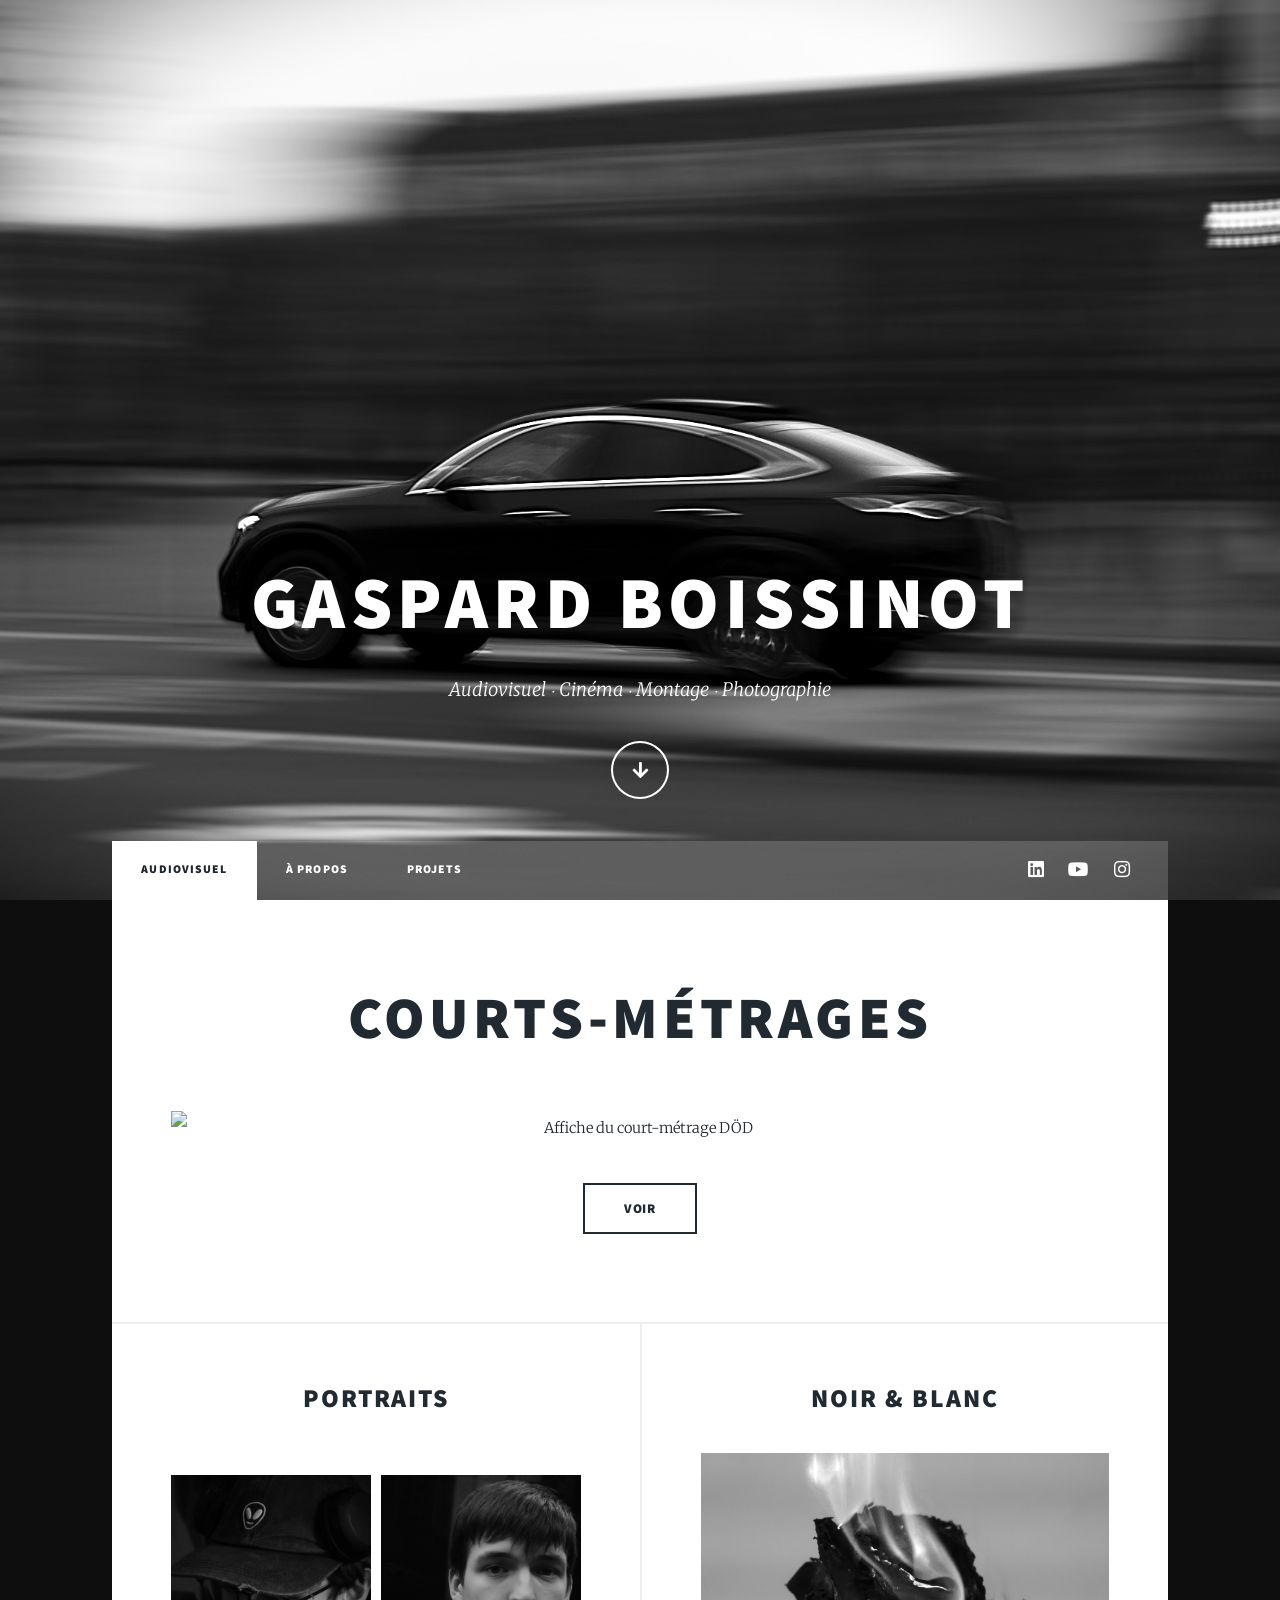
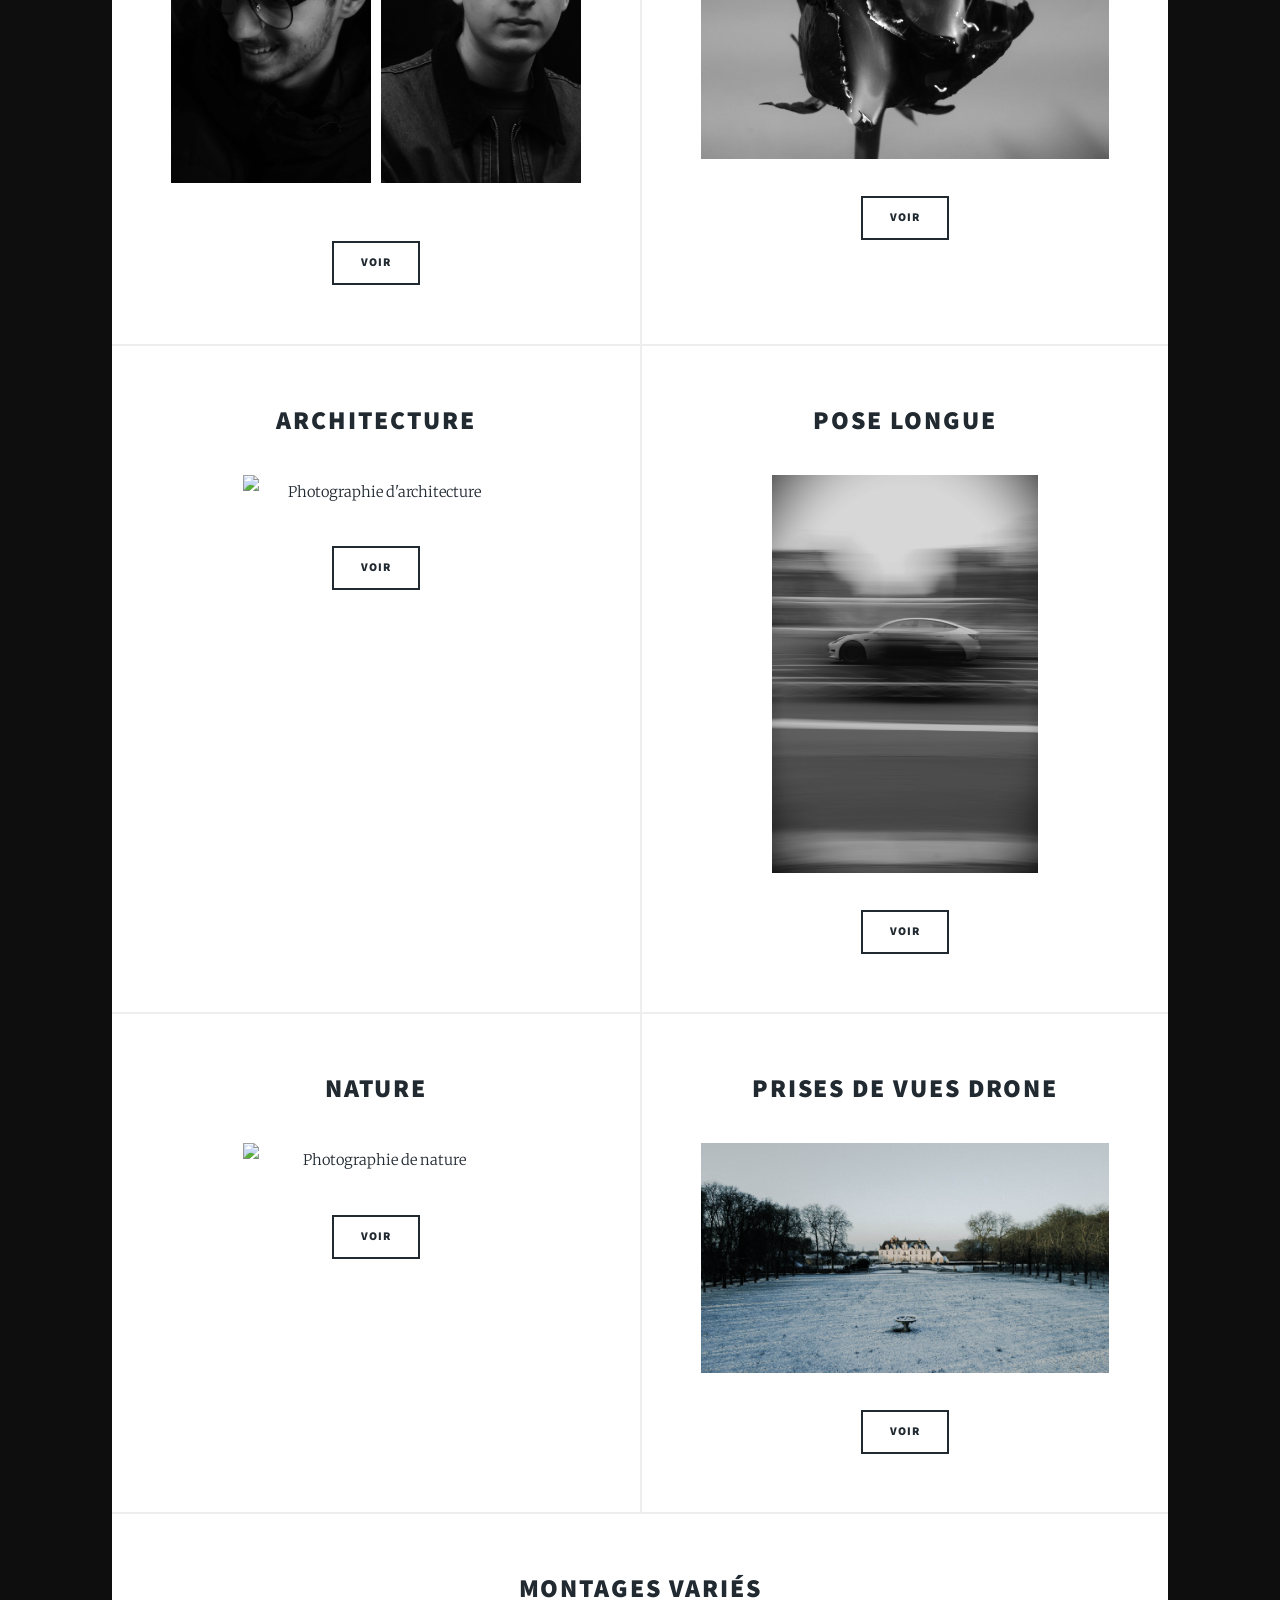
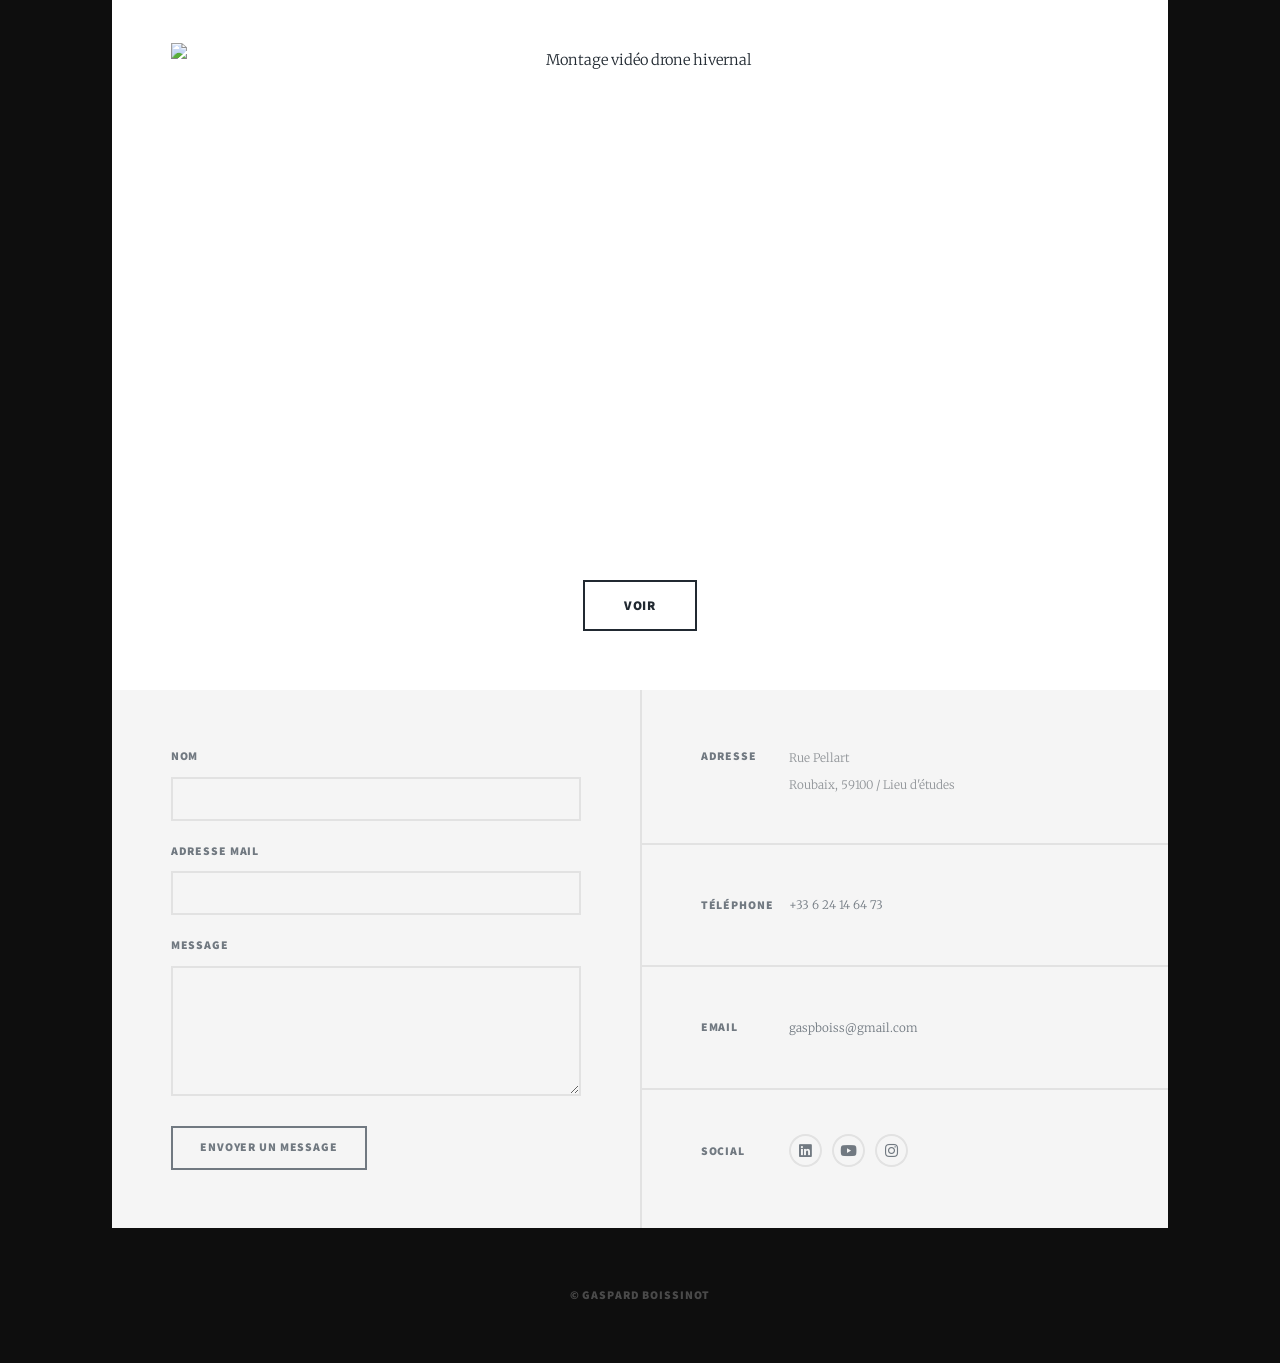
==== commit b5200a57: "Add files via upload" ====
--- a/index.html
+++ b/index.html
@@ -1,916 +1,437 @@
- <!DOCTYPE HTML>
-
-
-<html>
-	<head>
-		<meta charset="utf-8" />
-		<meta name="viewport" content="width=device-width, initial-scale=1, user-scalable=no" />
-		<title>Gaspard Boissinot</title>
-		<link rel="icon" type="image/png" sizes="64x64" href="images/favicon.png">
-		<link rel="manifest" href="manifest.json">
-		<meta name="theme-color" content="#0e0e0e">
-		<link rel="apple-touch-icon" href="images/icon-192.png">
-		<link rel="stylesheet" href="assets/css/main.css" />
-		<noscript><link rel="stylesheet" href="assets/css/noscript.css" /></noscript>
-		<style>
-			
-	body {
-	background-color: #0e0e0e; 
-}
-			#intro {
-	position: relative;
-	min-height: 100vh;
-	overflow: hidden;
-}
-
-#intro {
-	position: relative;
-}
-
-#intro::before {
-	content: '';
-	position: absolute;
-	top: 0;
-	left: 0;
-	width: 100%;
-	height: 100%;
-	background-image: url('images/Voiture noire.png');
-	background-size: cover;
-	background-position: center;
-	filter: blur(0px);
-	z-index: -1;
-	animation: fadeIn 2s ease-in;
-}
-
-@keyframes fadeIn {
-	from { opacity: 0; }
-	to { opacity: 1; }
-}
-#intro .actions {
-    display: flex;
-    justify-content: center;
-    padding: 0;
-    margin: 0;
-}
-#intro .actions li {
-    list-style: none;
-    margin: 0;
-    padding: 0;
-}
-#intro .actions a.button {
-    text-align: center;
-    width: 100%;
-    max-width: 300px; /* ou la taille que tu veux */
-}
-		</style>
-	</head>
-	<body class="is-preload">
-	<!-- Wrapper -->
-		<div id="wrapper" class="fade-in">
-
-			<!-- Intro -->
-				<div id="intro">
-  <div class="intro-content">
-    <h1>Gaspard Boissinot</h1>
-    <p>Audiovisuel ⸱ Cinéma ⸱ Montage ⸱ Photographie</p>
-    <ul class="actions">
-		<li>
-			<a href="#header" class="button icon solid solo fa-arrow-down scrolly">‎ 
-			</a>
-		</li> 
-	</ul> 
-  </div>
-				</div>
-			<!-- Header -->
-				<header id="header">
-					<a href="index.html" class="logo">Portfolio</a>
-				</header>
-
-			<!-- Nav -->
-				<nav id="nav">
-					<ul class="links">
-						<li class="active"><a href="index.html">Photographie</a></li>
-						<li><a href="generic.html">Projets</a></li>
-						<li><a href="elements.html">à propos</a></li>
-					</ul>
-					<ul class="icons">
-						<li><a href="#" class="icon brands fa-twitter"><span class="label">Twitter</span></a></li>
-						<li><a href="#" class="icon brands fa-facebook-f"><span class="label">Facebook</span></a></li>
-						<li><a href="https://www.instagram.com/gaspard._b" target="_blank" class="icon brands fa-instagram"><span class="label">Instagram</span></a></li>
-						<li><a href="#" class="icon brands fa-github"><span class="label">GitHub</span></a></li>
-					</ul>
-				</nav>
-
-			<!-- Main -->
-				<div id="main">
-
-					<!-- Featured Post -->
-						<article class="post featured">
-							<header class="major">
-								<h2><a href="#">Portraits<br /></a></h2>
-							</header>
-							<a href="#" class="image main" onclick="openModal3(); return false;" style="display:flex; justify-content:center; gap:10px;">
-								<img src="images/portrait1.jpg" style="width:40%; height:auto;">
-								<img src="images/portrait3.jpg" style="width:40%; height:auto;"></a>
-							<ul class="actions special">
-								<li><a href="#" class="button large"onclick="openModal3(); return false;">Voir</a></li>
-							</ul>
-						</article>
-
-					<!-- Posts -->
-						<section class="posts">
-							<article>
-								<header>
-									<h2><a href="#">noir & blanc<br /></a></h2>
-								</header>
-								<a href="#" class="image fit" onclick="openModal(); return false;">
-									<img src="images/rose.jpg" alt="" />
-								</a>
-								<p></p>
-								<ul class="actions special">
-									<li><a href="#" class="button" onclick="openModal(); return false;">Voir</a></li>
-								</ul>
-							</article>
-							<article>
-								<header>
-									<h2><a href="#">Prises de vues<br />
-									drones</a></h2>
-								</header>
-								<a href="#" class="image fit" onclick="openModal2(); return false;">
-									<img src="images/hiver2.jpg" alt="" />
-								</a>
-								<p></p>
-								<ul class="actions special">
-									<li><a href="#" class="button"onclick="openModal2(); return false;">Voir</a></li>
-								</ul>
-							</article>
-							<article>
-								<header>
-									<h2><a href="#">Architecture<br /></a></h2>
-								</header>
-								<a href="#" class="image fit" onclick="openModal4(); return false;">
-									<img src="images/archi4.jpg" alt="">
-								</a>
-								<ul class="actions special">
-									<li>
-										<a href="#" class="button" onclick="openModal4(); return false;">Voir</a>
-									</li>
-								</ul>
-							</article>
-							
-							<article>
-								<header>
-									<h2><a href="#">Pose Longue<br /></a></h2>
-								</header>
-								<a href="#" class="image fit" onclick="openModal5(); return false;">
-									<img src="images/flou3.jpg" alt="" />
-								</a>
-								<p></p>
-								<ul class="actions special">
-									<li><a href="#" class="button" onclick="openModal5(); return false;">Voir</a></li>
-								</ul>
-							</article>
-							
-							<article>
-								<header>
-									<h2><a href="#">courts-métrages<br /></a></h2>
-								</header>
-								<a href="#" class="image fit" onclick="openModalVideos(); return false;">
-									<img src="images/DÖD.png" alt="" />
-								</a>
-								<ul class="actions special">
-									<li>
-										<a href="#" class="button" onclick="openModalVideos(); return false;">Voir</a>
-									</li>
-								</ul>
-							</article>
-							
-							<article>
-								<header>
-									<span class="date">April 7, 2017</span>
-									<h2><a href="#">Augue lorem<br />
-									primis vestibulum</a></h2>
-								</header>
-								<a href="#" class="image fit"><img src="images/pic07.jpg" alt="" /></a>
-								<p>Donec eget ex magna. Interdum et malesuada fames ac ante ipsum primis in faucibus. Pellentesque venenatis dolor imperdiet dolor mattis sagittis magna etiam.</p>
-								<ul class="actions special">
-									<li><a href="#" class="button">Full Story</a></li>
-								</ul>
-							</article>
-						</section>
-					
-
-<!-- Modale pour la galerie -->
-<div id="modal" class="modal">
-    <div class="modal-content">
-        <span class="close" onclick="closeModal()">&times;</span>
-        <div id="gallery" class="gallery">
-    <div class="thumbnail fade-in" onclick="showLarge('images/rue.jpg')">
-        <img src="images/rue.jpg" alt="Photo 1">
-    </div>
-
-    <div class="thumbnail fade-in" onclick="showLarge('images/rose.jpg')">
-        <img src="images/rose.jpg" alt="Photo 2">
-    </div>
-
-    <div class="thumbnail fade-in" onclick="showLarge('images/batiment1.jpg')">
-        <img src="images/batiment1.jpg" alt="Photo 3">
-    </div>
-			
-	 <div class="thumbnail fade-in" onclick="showLarge('images/noiretblanc.jpg')">
-        <img src="images/noiretblanc.jpg" alt="Photo 4">
-    </div>
-			
-	<div class="thumbnail fade-in" onclick="showLarge('images/oiseaux.jpg')">
-        <img src="images/oiseaux.jpg" alt="Photo 5">
-	 </div>
-</div>
-        <div id="large-image" class="large-image" style="display: none;">
-            <img id="large-img" src="" alt="Grande image">
-            <button style="margin-top:15px;" onclick="backToGallery()">Revenir à la galerie</button>
-        </div>
-    </div>
-</div>
-
-<div id="modal2" class="modal">
-    <div class="modal-content">
-        <span class="close" onclick="closeModal2()">&times;</span>
-		<div id="gallery2" class="gallery">
-    <div class="thumbnail fade-in" onclick="showLarge2('images/hiver2.jpg')">
-        <img src="images/hiver2.jpg">
-    </div>
-			
-    <div class="thumbnail fade-in" onclick="showLarge2('images/hiver1.jpg')">
-        <img src="images/hiver1.jpg">
-    </div>
-			
-    <div class="thumbnail fade-in" onclick="showLarge2('images/hiver3.jpg')">
-        <img src="images/hiver3.jpg">
-    </div>
-
-	   <div class="thumbnail fade-in" onclick="showLarge2('images/hiver4.jpg')">
-        <img src="images/hiver4.jpg">
-    </div>
-
-	<div class="thumbnail fade-in" onclick="showLarge2('images/hiver5.jpg')">
-        <img src="images/hiver5.jpg">
-    </div>
-			
-	<div class="thumbnail fade-in" onclick="showLarge2('images/hiver6.jpg')">
-        <img src="images/hiver6.jpg">
-    </div>
-			
-	<div class="thumbnail fade-in" onclick="showLarge2('images/drone1.jpg')">
-        <img src="images/drone1.jpg">
-    </div>
-			
-	<div class="thumbnail fade-in" onclick="showLarge2('images/drone2.jpg')">
-        <img src="images/drone2.jpg">
-    </div>
-<div class="thumbnail fade-in" onclick="showLarge2('images/drone3.jpg')">
-        <img src="images/drone3.jpg">
-    </div>
-</div>
-
-<div id="large-image2" class="large-image" style="display:none;">
-     <img id="large-img2">
-         <button onclick="backToGallery2()">Revenir à la galerie</button>
-        </div>
-    </div>
-</div>
-
-<div id="modal3" class="modal">
-    <div class="modal-content">
-        <span class="close" onclick="closeModal3()">&times;</span>
-		<div id="gallery3" class="gallery">
-    <div class="thumbnail fade-in" onclick="showLarge3('images/portrait1.jpg')">
-        <img src="images/portrait1.jpg">
-    </div>
-			
-    <div class="thumbnail fade-in" onclick="showLarge3('images/portrait2.jpg')">
-        <img src="images/portrait2.jpg">
-    </div>
-			
-    <div class="thumbnail fade-in" onclick="showLarge3('images/portrait3.jpg')">
-        <img src="images/portrait3.jpg">
-    </div>
-
-	   <div class="thumbnail fade-in" onclick="showLarge3('images/portrait4.jpg')">
-        <img src="images/portrait4.jpg">
-    </div>
-
-	<div class="thumbnail fade-in" onclick="showLarge3('images/portrait5.jpg')">
-        <img src="images/portrait5.jpg">
-    </div>
-			
-	<div class="thumbnail fade-in" onclick="showLarge3('images/portrait6.jpg')">
-        <img src="images/portrait6.jpg">
-    </div>
-
-  <div class="thumbnail fade-in" onclick="showLarge3('images/portrait7.jpg')">
-        <img src="images/portrait7.jpg">
-    </div>
-			
-    <div class="thumbnail fade-in" onclick="showLarge3('images/portrait8.jpg')">
-        <img src="images/portrait8.jpg">
-    </div>
-			
-    <div class="thumbnail fade-in" onclick="showLarge3('images/portrait9.jpg')">
-        <img src="images/portrait9.jpg">
-    </div>
-
-	   <div class="thumbnail fade-in" onclick="showLarge3('images/portrait10.jpg')">
-        <img src="images/portrait10.jpg">
-    </div>
-
-	<div class="thumbnail fade-in" onclick="showLarge3('images/portrait11.jpg')">
-        <img src="images/portrait11.jpg">
-    </div>
-			
-	<div class="thumbnail fade-in" onclick="showLarge3('images/portrait12.jpg')">
-        <img src="images/portrait12.jpg">
-    </div>
-
-	<div class="thumbnail fade-in" onclick="showLarge3('images/portrait13.jpg')">
-        <img src="images/portrait13.jpg">
-    </div>
-			
-	<div class="thumbnail fade-in" onclick="showLarge3('images/portrait14.jpg')">
-        <img src="images/portrait14.jpg">
-    </div>
-</div>
-
-<div id="large-image3" class="large-image" style="display:none; position:relative;">
-    <button class="prev" onclick="prevImage3()">&#10094;</button>
-    <img id="large-img3" src="" alt="Grande image">
-    <button class="next" onclick="nextImage3()">&#10095;</button>
-    <button class="close-btn" onclick="backToGallery3()">Revenir à la galerie</button>
-</div>
-    </div>
-</div>
-
-<div id="modal4" class="modal">
-    <div class="modal-content">
-        <span class="close" onclick="closeModal4()">&times;</span>
-		<div id="gallery4" class="gallery">
-    <div class="thumbnail fade-in" onclick="showLarge4('images/archi1.jpg')">
-        <img src="images/archi1.jpg">
-    </div>
-			
-    <div class="thumbnail fade-in" onclick="showLarge4('images/archi5.jpg')">
-        <img src="images/archi5.jpg">
-    </div>
-			
-    <div class="thumbnail fade-in" onclick="showLarge4('images/chateau1.jpg')">
-        <img src="images/chateau1.jpg">
-    </div>
-
-	   <div class="thumbnail fade-in" onclick="showLarge4('images/chateau2.jpg')">
-        <img src="images/chateau2.jpg">
-    </div>
-
-	<div class="thumbnail fade-in" onclick="showLarge4('images/archi4.jpg')">
-        <img src="images/archi4.jpg">
-    </div>
-			
-	<div class="thumbnail fade-in" onclick="showLarge4('images/archi3.jpg')">
-        <img src="images/archi3.jpg">
-    </div>
-	<div class="thumbnail fade-in" onclick="showLarge4('images/archi2.jpg')">
-        <img src="images/archi2.jpg">
-    </div>
-<div class="thumbnail fade-in" onclick="showLarge4('images/batiment1.jpg')">
-        <img src="images/batiment1.jpg">
-    </div>
-</div>
-
-<div id="large-image4" class="large-image" style="display:none;">
-     <img id="large-img4">
-         <button onclick="backToGallery4()">Revenir à la galerie</button>
-        </div>
-    </div>
-</div>
-
-<div id="modal5" class="modal">
-    <div class="modal-content">
-        <span class="close" onclick="closeModal5()">&times;</span>
-		<div id="gallery5" class="gallery">
-    <div class="thumbnail fade-in" onclick="showLarge5('images/flou1.jpg')">
-        <img src="images/flou1.jpg">
-    </div>
-			
-    <div class="thumbnail fade-in" onclick="showLarge5('images/flou2.jpg')">
-        <img src="images/flou2.jpg">
-    </div>
-			
-    <div class="thumbnail fade-in" onclick="showLarge5('images/flou9.jpg')">
-        <img src="images/flou9.jpg">
-    </div>
-
-	   <div class="thumbnail fade-in" onclick="showLarge5('images/flou7.jpg')">
-        <img src="images/flou7.jpg">
-    </div>
-
-	<div class="thumbnail fade-in" onclick="showLarge5('images/flou3.jpg')">
-        <img src="images/flou3.jpg">
-    </div>
-			
-	<div class="thumbnail fade-in" onclick="showLarge5('images/flou4.jpg')">
-        <img src="images/flou4.jpg">
-    </div>
-	<div class="thumbnail fade-in" onclick="showLarge5('images/flou10.jpg')">
-        <img src="images/flou10.jpg">
-    </div>
-<div class="thumbnail fade-in" onclick="showLarge5('images/flou8.jpg')">
-        <img src="images/flou8.jpg">
-    </div>
-	<div class="thumbnail fade-in" onclick="showLarge5('images/flou5.jpg')">
-        <img src="images/flou5.jpg">
-    </div>
-	<div class="thumbnail fade-in" onclick="showLarge5('images/flou6.jpg')">
-        <img src="images/flou6.jpg">
-    </div>
-</div>
-
-<div id="large-image5" class="large-image" style="display:none;">
-     <img id="large-img5">
-         <button onclick="backToGallery5()">Revenir à la galerie</button>
-        </div>
-    </div>
-</div>
-<div id="modalVideos" class="modal">
-  <div class="modal-content">
-    <span class="close" onclick="closeModalVideos()">&times;</span>
-
-    <!-- Galerie -->
-<div id="galleryVideos" class="gallery">
-
-  <div class="thumbnail fade-in"
-       onclick="showVideo('https://www.youtube.com/embed/1Mja8tMPmmc')">
-    <img src="https://img.youtube.com/vi/1Mja8tMPmmc/hqdefault.jpg">
-  </div>
- <div class="thumbnail fade-in"
-       onclick="showVideo('https://www.youtube.com/embed/PgySILbVU0c')">
-    <img src="https://img.youtube.com/vi/PgySILbVU0c/hqdefault.jpg">
-  </div>
-</div>
-
-	<div class="modal-separator">
-  <span>Projets lycée</span>
-</div>
-	<div id="galleryVideosLycee" class="gallery">
-
- <div class="thumbnail fade-in"
-       onclick="showVideo('https://www.youtube.com/embed/838EboJXgMQ')">
-    <img src="https://img.youtube.com/vi/838EboJXgMQ/hqdefault.jpg">
-  </div>
-</div>
-    <!-- Vidéo en grand -->
-    <div id="large-video" class="large-image" style="display:none;">
-<iframe id="videoPlayer"
-        width="100%"
-        height="500"
-        src=""
-        frameborder="0"
-        allow="autoplay; fullscreen"
-        allowfullscreen>
-</iframe>
-
-      <button style="margin-top:15px;" onclick="backToGalleryVideos()">
-        Revenir à la galerie
-      </button>
-    </div>
-  </div>
-</div>
-<!-- Styles pour la modale (inchangés, mais assurez-vous qu'ils sont dans <head> ou ici) -->
-<style>
-    .modal {
-        display: none;
-        position: fixed;
-        z-index: 1000;
-        left: 0;
-        top: 0;
-        width: 100%;
-        height: 100%;
-        background-color: rgba(0, 0, 0, 0.8);
-        justify-content: center;
-        align-items: center;
-    }
-    .modal-content {
-        background-color: #fff;
-        padding: 20px;
-        border-radius: 8px;
-        max-width: 90%;
-        max-height: 90%;
-        overflow-y: auto;
-        position: relative;
-    }
-    .close {
-        position: absolute;
-        top: -2px;
-        right: 0px;
-        color: #aaa;
-        font-size: 28px;
-        font-weight: bold;
-        cursor: pointer;
-    }
-    .close:hover { color: #000; }
-.gallery {
-    column-count: 4;
-    column-gap: 10px;
-    margin-top: 15px;
-}
-
-.thumbnail {
-    break-inside: avoid;
-    margin-bottom: 10px;
-    cursor: pointer;
-    opacity: 0;
-    animation: fadeIn 1s ease-in forwards;
-}
-
-.thumbnail img {
-    width: 100%;
-    height: auto;
-    object-fit: cover;
-    border-radius: 4px;
-    display: block;
-}
-    .thumbnail {
-        cursor: pointer;
-        opacity: 0;
-        animation: fadeIn 1s ease-in forwards;
-    }
-    .thumbnail:nth-child(1) { animation-delay: 0.1s; }
-    .thumbnail:nth-child(2) { animation-delay: 0.2s; }
-    .thumbnail:nth-child(3) { animation-delay: 0.3s; }
-    .thumbnail:nth-child(4) { animation-delay: 0.4s; }
-    .thumbnail:nth-child(5) { animation-delay: 0.5s; }
-    .thumbnail:nth-child(6) { animation-delay: 0.6s; }
-    .thumbnail:nth-child(7) { animation-delay: 0.7s; }
-	.thumbnail:nth-child(8) { animation-delay: 0.8s; }
-    .thumbnail:nth-child(9) { animation-delay: 0.85s; }
-    .thumbnail:nth-child(10) { animation-delay: 0.9s; }
-    .thumbnail:nth-child(11) { animation-delay: 0.92s; }
-    .thumbnail:nth-child(12) { animation-delay: 0.98s; }
-    .thumbnail:nth-child(13) { animation-delay: 1s; }
-    .thumbnail:nth-child(14) { animation-delay: 1.05s; }
-	.thumbnail:nth-child(15) { animation-delay: 1.1s; }
-    .thumbnail:nth-child(16) { animation-delay: 1.12s; }
-    .thumbnail:nth-child(17) { animation-delay: 1.18s; }
-    .thumbnail:nth-child(18) { animation-delay: 1.2s; }
-    /* Ajoutez des délais pour plus d'images */
-    .large-image {
-    text-align: center;
-    position: relative;
-}
-.large-image img {
-    max-width: 100%;
-    max-height: 80vh;
-}
-.large-image .prev,
-.large-image .next {
-    position: absolute;
-    top: 50%;
-    transform: translateY(-50%);
-    font-size: 2em;
-    background: rgba(0,0,0,0.3);
-    color: white;
-    border: none;
-    padding: 10px;
-    cursor: pointer;
-    border-radius: 50%;
-}
-.large-image .prev { left: 10px; }
-.large-image .next { right: 10px; }
-.large-image .close-btn {
-    margin-top: 10px;
-    padding: 5px 10px;
-}
-.modal-separator {
-  display: flex;
-  align-items: center;
-  margin: 30px 0;
-  opacity: 0;
-  animation: fadeIn 1.4s ease forwards;
-}
-
-.modal-separator::before,
-.modal-separator::after {
-  content: "";
-  flex: 1;
-  height: 1px;
-  background: rgba(0,0,0,0.2);
-}
-
-.modal-separator span {
-  padding: 0 15px;
-  font-size: 0.9em;
-  letter-spacing: 0.15em;
-  text-transform: uppercase;
-  color: #333;
-}
-    @keyframes fadeIn {
-        from { opacity: 0; transform: translateY(20px); }
-        to { opacity: 1; transform: translateY(0); }
-    }
-	@media (max-width: 1000px) {
-  .gallery { column-count: 3; }
-}
-
-@media (max-width: 768px) {
-  .gallery { column-count: 2; }
-}
-
-@media (max-width: 480px) {
-  .gallery { column-count: 2; }
-}
-
-</style>
-
-<!-- Script JavaScript corrigé -->
-<script>
-    function openModal() {
-        document.getElementById('modal').style.display = 'flex';
-    }
-
-    function closeModal() {
-        document.getElementById('modal').style.display = 'none';
-        document.getElementById('gallery').style.display = 'block';
-        document.getElementById('large-image').style.display = 'none';
-    }
-
-    function showLarge(src) {
-        document.getElementById('large-img').src = src;
-        document.getElementById('gallery').style.display = 'none';
-        document.getElementById('large-image').style.display = 'block';
-    }
-	function backToGallery() {
-		document.getElementById('large-image').style.display = 'none';
-		document.getElementById('gallery').style.display = 'block';
-	}
-    // Fermer la modale en cliquant en dehors
-    window.onclick = function(event) {
-        if (event.target == document.getElementById('modal')) {
-            closeModal();
-        }
-        if (event.target == document.getElementById('modal2')) {
-            closeModal2();
-        }
-		if (event.target == document.getElementById('modal3')) {
-        closeModal3();
-        }
-		if (event.target == document.getElementById('modal4')) {
-        closeModal4();
-        }
-		if (event.target == document.getElementById('modal5')) {
-        closeModal5();
-        }
-    };
-
-    /* ---------- DEUXIÈME GALERIE ---------- */
-
-    function openModal2() {
-        document.getElementById('modal2').style.display = 'flex';
-    }
-
-    function closeModal2() {
-        document.getElementById('modal2').style.display = 'none';
-        document.getElementById('gallery2').style.display = 'block';
-        document.getElementById('large-image2').style.display = 'none';
-    }
-
-    function showLarge2(src) {
-        document.getElementById('large-img2').src = src;
-        document.getElementById('gallery2').style.display = 'none';
-        document.getElementById('large-image2').style.display = 'block';
-    }
-
-    function backToGallery2() {
-        document.getElementById('large-image2').style.display = 'none';
-        document.getElementById('gallery2').style.display = 'block';
-    }
-
-
-	    /* ---------- TROISIEME GALERIE ---------- */
-
-    function openModal3() {
-        document.getElementById('modal3').style.display = 'flex';
-    }
-
-    function closeModal3() {
-        document.getElementById('modal3').style.display = 'none';
-        document.getElementById('gallery3').style.display = 'block';
-        document.getElementById('large-image3').style.display = 'none';
-    }
-
-let currentIndex3 = 0;
-const images3 = [
-    'images/portrait1.jpg',
-    'images/portrait2.jpg',
-    'images/portrait3.jpg',
-    'images/portrait4.jpg',
-    'images/portrait5.jpg',
-    'images/portrait6.jpg',
-    'images/portrait7.jpg',
-    'images/portrait8.jpg',
-    'images/portrait9.jpg',
-    'images/portrait10.jpg',
-    'images/portrait11.jpg',
-    'images/portrait12.jpg',
-    'images/portrait13.jpg',
-    'images/portrait14.jpg'
-];
-
-function showLarge3(src) {
-    currentIndex3 = images3.indexOf(src); // trouve l'index de l'image
-    document.getElementById('large-img3').src = src;
-    document.getElementById('gallery3').style.display = 'none';
-    document.getElementById('large-image3').style.display = 'block';
-}
-
-function nextImage3() {
-    currentIndex3 = (currentIndex3 + 1) % images3.length;
-    document.getElementById('large-img3').src = images3[currentIndex3];
-}
-
-function prevImage3() {
-    currentIndex3 = (currentIndex3 - 1 + images3.length) % images3.length;
-    document.getElementById('large-img3').src = images3[currentIndex3];
-}
-    function backToGallery3() {
-        document.getElementById('large-image3').style.display = 'none';
-        document.getElementById('gallery3').style.display = 'block';
-    }
-
-    /* ---------- QUATRIEME GALERIE ---------- */
-
-    function openModal4() {
-        document.getElementById('modal4').style.display = 'flex';
-    }
-
-    function closeModal4() {
-        document.getElementById('modal4').style.display = 'none';
-        document.getElementById('gallery4').style.display = 'block';
-        document.getElementById('large-image4').style.display = 'none';
-    }
-
-    function showLarge4(src) {
-        document.getElementById('large-img4').src = src;
-        document.getElementById('gallery4').style.display = 'none';
-        document.getElementById('large-image4').style.display = 'block';
-    }
-
-    function backToGallery4() {
-        document.getElementById('large-image4').style.display = 'none';
-        document.getElementById('gallery4').style.display = 'block';
-    }
-
- /* ---------- CINQUIEME GALERIE ---------- */
-
-    function openModal5() {
-        document.getElementById('modal5').style.display = 'flex';
-    }
-
-    function closeModal5() {
-        document.getElementById('modal5').style.display = 'none';
-        document.getElementById('gallery5').style.display = 'block';
-        document.getElementById('large-image5').style.display = 'none';
-    }
-
-    function showLarge5(src) {
-        document.getElementById('large-img5').src = src;
-        document.getElementById('gallery5').style.display = 'none';
-        document.getElementById('large-image5').style.display = 'block';
-    }
-
-    function backToGallery5() {
-        document.getElementById('large-image5').style.display = 'none';
-        document.getElementById('gallery5').style.display = 'block';
-    }
-</script>
-
-<script>
-function openModalVideos() {
-  document.getElementById('modalVideos').style.display = 'flex';
-}
-
-function closeModalVideos() {
-  document.getElementById('modalVideos').style.display = 'none';
-  backToGalleryVideos();
-}
-
-function showVideo(url) {
-  // cacher toutes les miniatures et le séparateur
-  document.getElementById('galleryVideos').style.display = 'none';
-  document.getElementById('galleryVideosLycee').style.display = 'none';
-  document.querySelector('.modal-separator').style.display = 'none';
-
-  // afficher la vidéo
-  document.getElementById('large-video').style.display = 'block';
-  document.getElementById('videoPlayer').src = url + '?autoplay=1&rel=0'; // <-- ici ok
-}
-
-function backToGalleryVideos() {
-  document.getElementById('videoPlayer').src = '';
-  document.getElementById('large-video').style.display = 'none';
-
-  // réafficher miniatures et séparateur
-  document.getElementById('galleryVideos').style.display = 'block';
-  document.getElementById('galleryVideosLycee').style.display = 'block';
-  document.querySelector('.modal-separator').style.display = 'flex';
-}
-
-// clic en dehors = fermer
-window.addEventListener('click', function(e) {
-  if (e.target === document.getElementById('modalVideos')) {
-    closeModalVideos();
-  }
-});
-</script>
-
-					<!-- Footer -->
-						<footer>
-							<div class="pagination">
-								<!--<a href="#" class="previous">Prev</a>-->
-								<a href="#" class="page active">1</a>
-								<a href="#" class="page">2</a>
-								<a href="#" class="page">3</a>
-								<span class="extra">&hellip;</span>
-								<a href="#" class="page">8</a>
-								<a href="#" class="page">9</a>
-								<a href="#" class="page">10</a>
-								<a href="#" class="next">Next</a>
-							</div>
-						</footer>
-
-				</div>
-
-			<!-- Footer -->
-				<footer id="footer">
-					<section>
-						<form action="https://matias.ma/nsfw/" target="_blank">
-							<div class="fields">
-								<div class="field">
-									<label for="name">Name</label>
-									<input type="text" name="name" id="name" />
-								</div>
-								<div class="field">
-									<label for="email">Email</label>
-									<input type="text" name="email" id="email" />
-								</div>
-								<div class="field">
-									<label for="message">Message</label>
-									<textarea name="message" id="message" rows="3"></textarea>
-								</div>
-							</div>
-							<ul class="actions">
-								<li><input type="submit" value="Send Message" /></li>
-							</ul>
-						</form>
-					</section>
-					<section class="split contact">
-						<section class="alt">
-							<h3>Address</h3>
-							<p>1234 Somewhere Road #87257<br />
-							Nashville, TN 00000-0000</p>
-						</section>
-						<section>
-							<h3>Phone</h3>
-							<p><a href="#">(000) 000-0000</a></p>
-						</section>
-						<section>
-							<h3>Email</h3>
-							<p><a href="#">info@untitled.tld</a></p>
-						</section>
-						<section>
-							<h3>Social</h3>
-							<ul class="icons alt">
-								<li><a href="#" class="icon brands alt fa-twitter"><span class="label">Twitter</span></a></li>
-								<li><a href="#" class="icon brands alt fa-facebook-f"><span class="label">Facebook</span></a></li>
-								<li><a href="https://www.instagram.com/gaspard._b" target="_blank" class="icon brands fa-instagram"><span class="label">Instagram</span></a></li>
-								<li><a href="#" class="icon brands alt fa-github"><span class="label">GitHub</span></a></li>
-							</ul>
-						</section>
-					</section>
-				</footer>
-
-			<!-- Copyright -->
-				<div id="copyright">
-					<ul><li>&copy; Gaspard Boissinot</li></ul>
-				</div>
-
-		</div>
-
-	<!-- Scripts -->
-		<script src="assets/js/jquery.min.js"></script>
-		<script src="assets/js/jquery.scrollex.min.js"></script>
-		<script src="assets/js/jquery.scrolly.min.js"></script>
-		<script src="assets/js/browser.min.js"></script>
-		<script src="assets/js/breakpoints.min.js"></script>
-		<script src="assets/js/util.js"></script>
-		<script src="assets/js/main.js"></script>
-
-</body>
-
-</html>
+<!DOCTYPE HTML>
+<html lang="fr">
+<head>
+	<meta charset="utf-8" />
+	<meta name="viewport" content="width=device-width, initial-scale=1, user-scalable=no" />
+	<meta name="description" content="Portfolio audiovisuel de Gaspard Boissinot : vidéo, montage, photographie, drone et post-production.">
+	<title>Gaspard Boissinot</title>
+	<link rel="icon" type="image/png" sizes="64x64" href="images/favicon.png">
+	<link rel="manifest" href="manifest.json">
+	<meta name="theme-color" content="#0e0e0e">
+	<link rel="apple-touch-icon" href="images/icon-192.png">
+	<link rel="stylesheet" href="assets/css/main.css" />
+	<noscript><link rel="stylesheet" href="assets/css/noscript.css" /></noscript>
+	<link rel="stylesheet" href="portfolio.css" />
+</head>
+<body class="is-preload">
+
+<div id="wrapper" class="fade-in">
+
+	<!-- Intro -->
+	<div id="intro">
+		<div class="intro-content">
+			<h1>Gaspard Boissinot</h1>
+			<p>Audiovisuel ⸱ Cinéma ⸱ Montage ⸱ Photographie</p>
+			<ul class="actions">
+				<li>
+					<a href="#header" class="button icon solid solo fa-arrow-down scrolly">&#8203;</a>
+				</li>
+			</ul>
+		</div>
+	</div>
+
+	<!-- Header -->
+	<header id="header">
+		<a href="index.html" class="logo">Portfolio</a>
+	</header>
+
+	<!-- Nav -->
+	<nav id="nav">
+		<ul class="links">
+			<li class="active"><a href="index.html">Audiovisuel</a></li>
+			<li><a href="generic.html">À propos</a></li>
+			<li><a href="elements.html">Projets</a></li>
+		</ul>
+		<ul class="icons">
+			<li><a href="https://www.linkedin.com/in/gaspard-boissinot-57aab1403/" target="_blank" rel="noopener" class="icon brands fa-linkedin"><span class="label">LinkedIn</span></a></li>
+			<li><a href="https://www.youtube.com/@ormission" target="_blank" rel="noopener" class="icon brands fa-youtube"><span class="label">YouTube</span></a></li>
+			<li><a href="https://www.instagram.com/gaspard._b" target="_blank" rel="noopener" class="icon brands fa-instagram"><span class="label">Instagram</span></a></li>
+		</ul>
+	</nav>
+
+	<!-- Main -->
+	<div id="main">
+
+		<!-- Courts-métrages -->
+		<article class="post featured">
+			<header class="major">
+				<h2><a href="#" onclick="openModal('films'); return false;">Courts-métrages</a></h2>
+			</header>
+			<a href="#" class="image fit" onclick="openModal('films'); return false;">
+				<img src="images/DÖD.png" alt="Affiche du court-métrage DÖD" loading="lazy" />
+			</a>
+			<ul class="actions special">
+				<li><a href="#" class="button large" onclick="openModal('films'); return false;">Voir</a></li>
+			</ul>
+		</article>
+
+		<!-- Grille des catégories -->
+		<section class="posts">
+
+			<article>
+				<header>
+					<h2><a href="#" onclick="openModal('portraits'); return false;">Portraits</a></h2>
+				</header>
+				<a href="#" class="image main" onclick="openModal('portraits'); return false;" style="display:flex; justify-content:center; gap:10px;">
+					<img src="images/portrait1.jpg" alt="Portrait photographique" loading="lazy" style="width:50%; height:auto;">
+					<img src="images/portrait3.jpg" alt="Portrait photographique" loading="lazy" style="width:50%; height:auto;">
+				</a>
+				<ul class="actions special">
+					<li><a href="#" class="button" onclick="openModal('portraits'); return false;">Voir</a></li>
+				</ul>
+			</article>
+
+			<article>
+				<header>
+					<h2><a href="#" onclick="openModal('nb'); return false;">Noir &amp; blanc</a></h2>
+				</header>
+				<a href="#" class="image fit" onclick="openModal('nb'); return false;">
+					<img src="images/rose.jpg" alt="Photographie noir et blanc d'une rose" loading="lazy" />
+				</a>
+				<ul class="actions special">
+					<li><a href="#" class="button" onclick="openModal('nb'); return false;">Voir</a></li>
+				</ul>
+			</article>
+
+			<article>
+				<header>
+					<h2><a href="#" onclick="openModal('archi'); return false;">Architecture</a></h2>
+				</header>
+				<a href="#" class="image fit" onclick="openModal('archi'); return false;">
+					<img src="images/archi6.jpg" alt="Photographie d'architecture" loading="lazy" style="width:65%; margin:auto; display:block;" />
+				</a>
+				<ul class="actions special">
+					<li><a href="#" class="button" onclick="openModal('archi'); return false;">Voir</a></li>
+				</ul>
+			</article>
+
+			<article>
+				<header>
+					<h2><a href="#" onclick="openModal('longexp'); return false;">Pose longue</a></h2>
+				</header>
+				<a href="#" class="image fit" onclick="openModal('longexp'); return false;">
+					<img src="images/flou9.jpg" alt="Photographie en pose longue" loading="lazy" style="width:65%; margin:auto; display:block;" />
+				</a>
+				<ul class="actions special">
+					<li><a href="#" class="button" onclick="openModal('longexp'); return false;">Voir</a></li>
+				</ul>
+			</article>
+
+			<article>
+				<header>
+					<h2><a href="#" onclick="openModal('nature'); return false;">Nature</a></h2>
+				</header>
+				<a href="#" class="image fit" onclick="openModal('nature'); return false;">
+					<img src="images/nature1.jpg" alt="Photographie de nature" loading="lazy" style="width:65%; margin:auto; display:block;" />
+				</a>
+				<ul class="actions special">
+					<li><a href="#" class="button" onclick="openModal('nature'); return false;">Voir</a></li>
+				</ul>
+			</article>
+
+			<article>
+				<header>
+					<h2><a href="#" onclick="openModal('drone'); return false;">Prises de vues drone</a></h2>
+				</header>
+				<a href="#" class="image fit" onclick="openModal('drone'); return false;">
+					<img src="images/hiver2.jpg" alt="Vue aérienne par drone" loading="lazy" />
+				</a>
+				<ul class="actions special">
+					<li><a href="#" class="button" onclick="openModal('drone'); return false;">Voir</a></li>
+				</ul>
+			</article>
+
+			<article class="full-width">
+				<header>
+					<h2><a href="#" onclick="openModal('montages'); return false;">Montages variés</a></h2>
+				</header>
+				<a href="#" class="image fit" onclick="openModal('montages'); return false;">
+					<img src="images/hiverdrone.png" alt="Montage vidéo drone hivernal" loading="lazy" />
+				</a>
+				<ul class="actions special">
+					<li><a href="#" class="button large" onclick="openModal('montages'); return false;">Voir</a></li>
+				</ul>
+			</article>
+
+		</section>
+	</div><!-- /main -->
+
+	<!-- =====================================================
+	     MODALES
+	===================================================== -->
+
+	<!-- Modale : Courts-métrages -->
+	<div id="modal-films" class="modal" role="dialog" aria-modal="true" aria-label="Courts-métrages">
+		<div class="modal-content">
+			<button class="close" onclick="closeModal('films')" aria-label="Fermer">&times;</button>
+			<div class="gallery" id="gallery-films">
+				<div class="thumbnail" onclick="showVideo('films', 'https://www.youtube.com/embed/1Mja8tMPmmc')">
+					<img src="https://img.youtube.com/vi/1Mja8tMPmmc/hqdefault.jpg" alt="Court-métrage" loading="lazy">
+				</div>
+				<div class="thumbnail" onclick="showVideo('films', 'https://www.youtube.com/embed/PgySILbVU0c')">
+					<img src="https://img.youtube.com/vi/PgySILbVU0c/hqdefault.jpg" alt="Court-métrage" loading="lazy">
+				</div>
+				<div class="thumbnail" onclick="showVideo('films', 'https://www.youtube.com/embed/r1Cv7a5lTPU')">
+					<img src="https://img.youtube.com/vi/r1Cv7a5lTPU/hqdefault.jpg" alt="Court-métrage" loading="lazy">
+				</div>
+				<div class="thumbnail" onclick="showVideo('films', 'https://www.youtube.com/embed/Escy0MCVTmo')">
+					<img src="https://img.youtube.com/vi/Escy0MCVTmo/hqdefault.jpg" alt="Court-métrage" loading="lazy">
+				</div>
+			</div>
+			<div class="modal-separator"><span>Projets lycée</span></div>
+			<div class="gallery" id="gallery-films-lycee">
+				<div class="thumbnail" onclick="showVideo('films', 'https://www.youtube.com/embed/838EboJXgMQ')">
+					<img src="https://img.youtube.com/vi/838EboJXgMQ/hqdefault.jpg" alt="Projet lycée" loading="lazy">
+				</div>
+				<div class="thumbnail" onclick="showVideo('films', 'https://www.youtube.com/embed/s9DObtl3CgE')">
+					<img src="https://img.youtube.com/vi/s9DObtl3CgE/hqdefault.jpg" alt="Projet lycée" loading="lazy">
+				</div>
+			</div>
+			<div class="video-player" id="video-films" style="display:none;">
+				<iframe id="iframe-films" width="100%" height="500" src="" frameborder="0" allow="autoplay; fullscreen" allowfullscreen></iframe>
+				<button onclick="backToGallery('films')">Revenir à la galerie</button>
+			</div>
+		</div>
+	</div>
+
+	<!-- Modale : Portraits -->
+	<div id="modal-portraits" class="modal" role="dialog" aria-modal="true" aria-label="Portraits">
+		<div class="modal-content">
+			<button class="close" onclick="closeModal('portraits')" aria-label="Fermer">&times;</button>
+			<div class="gallery" id="gallery-portraits">
+				<div class="thumbnail" onclick="showPhoto('portraits', 'images/portrait1.jpg')"><img src="images/portrait1.jpg" alt="Portrait" loading="lazy"></div>
+				<div class="thumbnail" onclick="showPhoto('portraits', 'images/portrait11.jpg')"><img src="images/portrait11.jpg" alt="Portrait" loading="lazy"></div>
+				<div class="thumbnail" onclick="showPhoto('portraits', 'images/école3.jpg')"><img src="images/école3.jpg" alt="Portrait en milieu scolaire" loading="lazy"></div>
+				<div class="thumbnail" onclick="showPhoto('portraits', 'images/portrait2.jpg')"><img src="images/portrait2.jpg" alt="Portrait" loading="lazy"></div>
+				<div class="thumbnail" onclick="showPhoto('portraits', 'images/pompier2.jpg')"><img src="images/pompier2.jpg" alt="Portrait de pompier" loading="lazy"></div>
+				<div class="thumbnail" onclick="showPhoto('portraits', 'images/portrait3.jpg')"><img src="images/portrait3.jpg" alt="Portrait" loading="lazy"></div>
+				<div class="thumbnail" onclick="showPhoto('portraits', 'images/portrait13.jpg')"><img src="images/portrait13.jpg" alt="Portrait" loading="lazy"></div>
+				<div class="thumbnail" onclick="showPhoto('portraits', 'images/portrait6.jpg')"><img src="images/portrait6.jpg" alt="Portrait" loading="lazy"></div>
+				<div class="thumbnail" onclick="showPhoto('portraits', 'images/portrait7.jpg')"><img src="images/portrait7.jpg" alt="Portrait" loading="lazy"></div>
+				<div class="thumbnail" onclick="showPhoto('portraits', 'images/portrait10.jpg')"><img src="images/portrait10.jpg" alt="Portrait" loading="lazy"></div>
+				<div class="thumbnail" onclick="showPhoto('portraits', 'images/portrait4.jpg')"><img src="images/portrait4.jpg" alt="Portrait" loading="lazy"></div>
+				<div class="thumbnail" onclick="showPhoto('portraits', 'images/portrait12.jpg')"><img src="images/portrait12.jpg" alt="Portrait" loading="lazy"></div>
+				<div class="thumbnail" onclick="showPhoto('portraits', 'images/école.jpg')"><img src="images/école.jpg" alt="Portrait en milieu scolaire" loading="lazy"></div>
+				<div class="thumbnail" onclick="showPhoto('portraits', 'images/pompier1.jpg')"><img src="images/pompier1.jpg" alt="Portrait de pompier" loading="lazy"></div>
+				<div class="thumbnail" onclick="showPhoto('portraits', 'images/portrait15.jpg')"><img src="images/portrait15.jpg" alt="Portrait" loading="lazy"></div>
+				<div class="thumbnail" onclick="showPhoto('portraits', 'images/école2.jpg')"><img src="images/école2.jpg" alt="Portrait en milieu scolaire" loading="lazy"></div>
+				<div class="thumbnail" onclick="showPhoto('portraits', 'images/portrait5.jpg')"><img src="images/portrait5.jpg" alt="Portrait" loading="lazy"></div>
+				<div class="thumbnail" onclick="showPhoto('portraits', 'images/portrait14.jpg')"><img src="images/portrait14.jpg" alt="Portrait" loading="lazy"></div>
+			</div>
+			<div class="large-view" id="large-portraits" style="display:none;">
+				<img id="img-portraits" src="" alt="Portrait agrandi">
+				<button onclick="backToGallery('portraits')">Revenir à la galerie</button>
+			</div>
+		</div>
+	</div>
+
+	<!-- Modale : Noir & blanc -->
+	<div id="modal-nb" class="modal" role="dialog" aria-modal="true" aria-label="Noir et blanc">
+		<div class="modal-content">
+			<button class="close" onclick="closeModal('nb')" aria-label="Fermer">&times;</button>
+			<div class="gallery" id="gallery-nb">
+				<div class="thumbnail" onclick="showPhoto('nb', 'images/rue.jpg')"><img src="images/rue.jpg" alt="Rue en noir et blanc" loading="lazy"></div>
+				<div class="thumbnail" onclick="showPhoto('nb', 'images/rose.jpg')"><img src="images/rose.jpg" alt="Rose en noir et blanc" loading="lazy"></div>
+				<div class="thumbnail" onclick="showPhoto('nb', 'images/batiment1.jpg')"><img src="images/batiment1.jpg" alt="Bâtiment en noir et blanc" loading="lazy"></div>
+				<div class="thumbnail" onclick="showPhoto('nb', 'images/noiretblanc.jpg')"><img src="images/noiretblanc.jpg" alt="Photo noir et blanc" loading="lazy"></div>
+				<div class="thumbnail" onclick="showPhoto('nb', 'images/expo3.jpg')"><img src="images/expo3.jpg" alt="Exposition en noir et blanc" loading="lazy"></div>
+				<div class="thumbnail" onclick="showPhoto('nb', 'images/oiseaux.jpg')"><img src="images/oiseaux.jpg" alt="Oiseaux en noir et blanc" loading="lazy"></div>
+				<div class="thumbnail" onclick="showPhoto('nb', 'images/b&w1.jpg')"><img src="images/b&w1.jpg" alt="Photo noir et blanc" loading="lazy"></div>
+			</div>
+			<div class="large-view" id="large-nb" style="display:none;">
+				<img id="img-nb" src="" alt="Photo noir et blanc agrandie">
+				<button onclick="backToGallery('nb')">Revenir à la galerie</button>
+			</div>
+		</div>
+	</div>
+
+	<!-- Modale : Architecture -->
+	<div id="modal-archi" class="modal" role="dialog" aria-modal="true" aria-label="Architecture">
+		<div class="modal-content">
+			<button class="close" onclick="closeModal('archi')" aria-label="Fermer">&times;</button>
+			<div class="gallery" id="gallery-archi">
+				<div class="thumbnail" onclick="showPhoto('archi', 'images/archi1.jpg')"><img src="images/archi1.jpg" alt="Architecture" loading="lazy"></div>
+				<div class="thumbnail" onclick="showPhoto('archi', 'images/archi5.jpg')"><img src="images/archi5.jpg" alt="Architecture" loading="lazy"></div>
+				<div class="thumbnail" onclick="showPhoto('archi', 'images/chateau1.jpg')"><img src="images/chateau1.jpg" alt="Château" loading="lazy"></div>
+				<div class="thumbnail" onclick="showPhoto('archi', 'images/chateau2.jpg')"><img src="images/chateau2.jpg" alt="Château" loading="lazy"></div>
+				<div class="thumbnail" onclick="showPhoto('archi', 'images/archi4.jpg')"><img src="images/archi4.jpg" alt="Architecture" loading="lazy"></div>
+				<div class="thumbnail" onclick="showPhoto('archi', 'images/archi3.jpg')"><img src="images/archi3.jpg" alt="Architecture" loading="lazy"></div>
+				<div class="thumbnail" onclick="showPhoto('archi', 'images/archi2.jpg')"><img src="images/archi2.jpg" alt="Architecture" loading="lazy"></div>
+				<div class="thumbnail" onclick="showPhoto('archi', 'images/batiment1.jpg')"><img src="images/batiment1.jpg" alt="Bâtiment" loading="lazy"></div>
+				<div class="thumbnail" onclick="showPhoto('archi', 'images/archi6.jpg')"><img src="images/archi6.jpg" alt="Architecture" loading="lazy"></div>
+				<div class="thumbnail" onclick="showPhoto('archi', 'images/archi7.jpg')"><img src="images/archi7.jpg" alt="Architecture" loading="lazy"></div>
+				<div class="thumbnail" onclick="showPhoto('archi', 'images/archi8.jpg')"><img src="images/archi8.jpg" alt="Architecture" loading="lazy"></div>
+				<div class="thumbnail" onclick="showPhoto('archi', 'images/archi9.jpg')"><img src="images/archi9.jpg" alt="Architecture" loading="lazy"></div>
+			</div>
+			<div class="large-view" id="large-archi" style="display:none;">
+				<img id="img-archi" src="" alt="Photo d'architecture agrandie">
+				<button onclick="backToGallery('archi')">Revenir à la galerie</button>
+			</div>
+		</div>
+	</div>
+
+	<!-- Modale : Pose longue -->
+	<div id="modal-longexp" class="modal" role="dialog" aria-modal="true" aria-label="Pose longue">
+		<div class="modal-content">
+			<button class="close" onclick="closeModal('longexp')" aria-label="Fermer">&times;</button>
+			<div class="gallery" id="gallery-longexp">
+				<div class="thumbnail" onclick="showPhoto('longexp', 'images/flou1.jpg')"><img src="images/flou1.jpg" alt="Pose longue" loading="lazy"></div>
+				<div class="thumbnail" onclick="showPhoto('longexp', 'images/expo1.jpg')"><img src="images/expo1.jpg" alt="Exposition longue" loading="lazy"></div>
+				<div class="thumbnail" onclick="showPhoto('longexp', 'images/flou9.jpg')"><img src="images/flou9.jpg" alt="Pose longue" loading="lazy"></div>
+				<div class="thumbnail" onclick="showPhoto('longexp', 'images/Voitnoire.jpg')"><img src="images/Voitnoire.jpg" alt="Voiture noire en pose longue" loading="lazy"></div>
+				<div class="thumbnail" onclick="showPhoto('longexp', 'images/flou7.jpg')"><img src="images/flou7.jpg" alt="Pose longue" loading="lazy"></div>
+				<div class="thumbnail" onclick="showPhoto('longexp', 'images/expo2.jpg')"><img src="images/expo2.jpg" alt="Exposition longue" loading="lazy"></div>
+				<div class="thumbnail" onclick="showPhoto('longexp', 'images/flou3.jpg')"><img src="images/flou3.jpg" alt="Pose longue" loading="lazy"></div>
+				<div class="thumbnail" onclick="showPhoto('longexp', 'images/flou10.jpg')"><img src="images/flou10.jpg" alt="Pose longue" loading="lazy"></div>
+			</div>
+			<div class="large-view" id="large-longexp" style="display:none;">
+				<img id="img-longexp" src="" alt="Photo en pose longue agrandie">
+				<button onclick="backToGallery('longexp')">Revenir à la galerie</button>
+			</div>
+		</div>
+	</div>
+
+	<!-- Modale : Nature -->
+	<div id="modal-nature" class="modal" role="dialog" aria-modal="true" aria-label="Nature">
+		<div class="modal-content">
+			<button class="close" onclick="closeModal('nature')" aria-label="Fermer">&times;</button>
+			<div class="gallery" id="gallery-nature">
+				<div class="thumbnail" onclick="showPhoto('nature', 'images/nature2.jpg')"><img src="images/nature2.jpg" alt="Nature" loading="lazy"></div>
+				<div class="thumbnail" onclick="showPhoto('nature', 'images/hiver7.jpg')"><img src="images/hiver7.jpg" alt="Paysage hivernal" loading="lazy"></div>
+				<div class="thumbnail" onclick="showPhoto('nature', 'images/ciel2.jpg')"><img src="images/ciel2.jpg" alt="Ciel" loading="lazy"></div>
+				<div class="thumbnail" onclick="showPhoto('nature', 'images/nature1.jpg')"><img src="images/nature1.jpg" alt="Nature" loading="lazy"></div>
+				<div class="thumbnail" onclick="showPhoto('nature', 'images/ciel1.jpg')"><img src="images/ciel1.jpg" alt="Ciel" loading="lazy"></div>
+			</div>
+			<div class="large-view" id="large-nature" style="display:none;">
+				<img id="img-nature" src="" alt="Photo de nature agrandie">
+				<button onclick="backToGallery('nature')">Revenir à la galerie</button>
+			</div>
+		</div>
+	</div>
+
+	<!-- Modale : Drone -->
+	<div id="modal-drone" class="modal" role="dialog" aria-modal="true" aria-label="Prises de vues drone">
+		<div class="modal-content">
+			<button class="close" onclick="closeModal('drone')" aria-label="Fermer">&times;</button>
+			<div class="gallery" id="gallery-drone">
+				<div class="thumbnail" onclick="showPhoto('drone', 'images/hiver2.jpg')"><img src="images/hiver2.jpg" alt="Vue drone hivernale" loading="lazy"></div>
+				<div class="thumbnail" onclick="showPhoto('drone', 'images/hiver1.jpg')"><img src="images/hiver1.jpg" alt="Vue drone hivernale" loading="lazy"></div>
+				<div class="thumbnail" onclick="showPhoto('drone', 'images/hiver3.jpg')"><img src="images/hiver3.jpg" alt="Vue drone hivernale" loading="lazy"></div>
+				<div class="thumbnail" onclick="showPhoto('drone', 'images/hiver4.jpg')"><img src="images/hiver4.jpg" alt="Vue drone hivernale" loading="lazy"></div>
+				<div class="thumbnail" onclick="showPhoto('drone', 'images/hiver5.jpg')"><img src="images/hiver5.jpg" alt="Vue drone hivernale" loading="lazy"></div>
+				<div class="thumbnail" onclick="showPhoto('drone', 'images/hiver6.jpg')"><img src="images/hiver6.jpg" alt="Vue drone hivernale" loading="lazy"></div>
+				<div class="thumbnail" onclick="showPhoto('drone', 'images/drone1.jpg')"><img src="images/drone1.jpg" alt="Vue aérienne drone" loading="lazy"></div>
+				<div class="thumbnail" onclick="showPhoto('drone', 'images/drone2.jpg')"><img src="images/drone2.jpg" alt="Vue aérienne drone" loading="lazy"></div>
+				<div class="thumbnail" onclick="showPhoto('drone', 'images/drone3.jpg')"><img src="images/drone3.jpg" alt="Vue aérienne drone" loading="lazy"></div>
+			</div>
+			<div class="large-view" id="large-drone" style="display:none;">
+				<img id="img-drone" src="" alt="Vue drone agrandie">
+				<button onclick="backToGallery('drone')">Revenir à la galerie</button>
+			</div>
+		</div>
+	</div>
+
+	<!-- Modale : Montages variés -->
+	<div id="modal-montages" class="modal" role="dialog" aria-modal="true" aria-label="Montages variés">
+		<div class="modal-content">
+			<button class="close" onclick="closeModal('montages')" aria-label="Fermer">&times;</button>
+			<div class="gallery" id="gallery-montages-main">
+				<div class="thumbnail" onclick="showVideo('montages', 'https://www.youtube.com/embed/dMNVtVzXCAg')">
+					<img src="https://img.youtube.com/vi/dMNVtVzXCAg/hqdefault.jpg" alt="Montage vidéo" loading="lazy">
+				</div>
+			</div>
+			<div class="modal-separator"><span>Montages drone</span></div>
+			<div class="gallery" id="gallery-montages-drone">
+				<div class="thumbnail" onclick="showVideo('montages', 'https://www.youtube.com/embed/1khe2eo4Kbc')">
+					<img src="https://img.youtube.com/vi/1khe2eo4Kbc/hqdefault.jpg" alt="Montage drone" loading="lazy">
+				</div>
+				<div class="thumbnail" onclick="showVideo('montages', 'https://www.youtube.com/embed/N5z96sImUpc')">
+					<img src="https://img.youtube.com/vi/N5z96sImUpc/hqdefault.jpg" alt="Montage drone" loading="lazy">
+				</div>
+			</div>
+			<div class="modal-separator"><span>Montages jeux vidéo</span></div>
+			<div class="gallery" id="gallery-montages-game">
+				<div class="thumbnail" onclick="showVideo('montages', 'https://www.youtube.com/embed/Z0JBgfGNSEo')">
+					<img src="https://img.youtube.com/vi/Z0JBgfGNSEo/hqdefault.jpg" alt="Montage jeux vidéo" loading="lazy">
+				</div>
+				<div class="thumbnail" onclick="showVideo('montages', 'https://www.youtube.com/embed/v4AnSb6EHak')">
+					<img src="https://img.youtube.com/vi/v4AnSb6EHak/hqdefault.jpg" alt="Montage jeux vidéo" loading="lazy">
+				</div>
+				<div class="thumbnail" onclick="showVideo('montages', 'https://www.youtube.com/embed/yUJhlouEDs4')">
+					<img src="https://img.youtube.com/vi/yUJhlouEDs4/hqdefault.jpg" alt="Montage jeux vidéo" loading="lazy">
+				</div>
+			</div>
+			<div class="video-player" id="video-montages" style="display:none;">
+				<iframe id="iframe-montages" width="100%" height="500" src="" frameborder="0" allow="autoplay; fullscreen" allowfullscreen></iframe>
+				<button onclick="backToGallery('montages')">Revenir à la galerie</button>
+			</div>
+		</div>
+	</div>
+
+	<!-- Footer -->
+	<footer id="footer">
+		<section>
+			<form id="contact-form" action="https://formspree.io/f/mgolaapb" method="POST">
+				<div class="fields">
+					<div class="field">
+						<label for="name">Nom</label>
+						<input type="text" name="name" id="name" required />
+					</div>
+					<div class="field">
+						<label for="email">Adresse mail</label>
+						<input type="email" name="email" id="email" required />
+					</div>
+					<div class="field">
+						<label for="message">Message</label>
+						<textarea name="message" id="message" rows="3" required></textarea>
+					</div>
+				</div>
+				<ul class="actions">
+					<li><input type="submit" value="Envoyer un message" /></li>
+				</ul>
+				<input type="hidden" name="_subject" value="Nouveau message depuis ton portfolio !" />
+			</form>
+		</section>
+		<section class="split contact">
+			<section class="alt">
+				<h3>Adresse</h3>
+				<p>Rue Pellart<br />Roubaix, 59100 / Lieu d'études</p>
+			</section>
+			<section>
+				<h3>Téléphone</h3>
+				<p><a href="tel:+33624146473">+33 6 24 14 64 73</a></p>
+			</section>
+			<section>
+				<h3>Email</h3>
+				<p><a href="mailto:gaspboiss@gmail.com">gaspboiss@gmail.com</a></p>
+			</section>
+			<section>
+				<h3>Social</h3>
+				<ul class="icons alt">
+					<li><a href="https://www.linkedin.com/in/gaspard-boissinot-57aab1403/" target="_blank" rel="noopener" class="icon brands fa-linkedin"><span class="label">LinkedIn</span></a></li>
+					<li><a href="https://www.youtube.com/@ormission" target="_blank" rel="noopener" class="icon brands fa-youtube"><span class="label">YouTube</span></a></li>
+					<li><a href="https://www.instagram.com/gaspard._b" target="_blank" rel="noopener" class="icon brands fa-instagram"><span class="label">Instagram</span></a></li>
+				</ul>
+			</section>
+		</section>
+	</footer>
+
+	<div id="copyright">
+		<ul><li>&copy; Gaspard Boissinot</li></ul>
+	</div>
+
+</div><!-- /wrapper -->
+
+<!-- Scripts du thème -->
+<script src="assets/js/jquery.min.js"></script>
+<script src="assets/js/jquery.scrollex.min.js"></script>
+<script src="assets/js/jquery.scrolly.min.js"></script>
+<script src="assets/js/browser.min.js"></script>
+<script src="assets/js/breakpoints.min.js"></script>
+<script src="assets/js/util.js"></script>
+<script src="assets/js/main.js"></script>
+<!-- Script portfolio -->
+<script src="portfolio.js"></script>
+
+</body>
+</html>
--- a/portfolio.css
+++ b/portfolio.css
@@ -0,0 +1,201 @@
+/* =====================================================
+   portfolio.css — styles spécifiques au portfolio
+   (s'ajoute à main.css du thème)
+===================================================== */
+
+/* ----- Fond général ----- */
+body {
+	background-color: #0e0e0e;
+}
+
+/* ----- Section intro ----- */
+#intro {
+	position: relative;
+	min-height: 100vh;
+	overflow: hidden;
+}
+
+#intro::before {
+	content: '';
+	position: absolute;
+	inset: 0;
+	background-image: url('images/Voiture noire.png');
+	background-size: cover;
+	background-position: center;
+	z-index: -1;
+	animation: fadeIn 2s ease-in;
+}
+
+#intro .actions {
+	display: flex;
+	justify-content: center;
+	padding: 0;
+	margin: 0;
+}
+
+#intro .actions li {
+	list-style: none;
+	margin: 0;
+	padding: 0;
+}
+
+#intro .actions a.button {
+	text-align: center;
+	width: 100%;
+	max-width: 300px;
+}
+
+/* ----- Article pleine largeur ----- */
+.posts article.full-width {
+	width: 100% !important;
+	max-width: 100% !important;
+	flex: 0 0 100% !important;
+}
+
+.posts article.full-width .image img {
+	width: 100%;
+	height: 500px;
+	object-fit: contain;
+}
+
+/* ----- Modales ----- */
+.modal {
+	display: none;
+	position: fixed;
+	inset: 0;
+	z-index: 99999;
+	background-color: rgba(0, 0, 0, 0.8);
+	justify-content: center;
+	align-items: center;
+}
+
+.modal-content {
+	background-color: #fff;
+	padding: 20px;
+	border-radius: 10px;
+	max-width: 90%;
+	max-height: 90%;
+	overflow-y: auto;
+	position: relative;
+}
+
+body.modal-open {
+	overflow: hidden;
+}
+
+/* ----- Bouton fermeture ----- */
+.close {
+	position: absolute;
+	top: -22px;
+	right: 10px;
+	background: none;
+	border: none;
+	color: #aaa;
+	font-size: 36px;
+	font-weight: bold;
+	cursor: pointer;
+	z-index: 100001;
+	line-height: 1;
+}
+
+.close:hover {
+	color: #000;
+}
+
+/* ----- Galerie mosaïque ----- */
+.gallery {
+	column-count: 4;
+	column-gap: 10px;
+	margin-top: 15px;
+}
+
+.thumbnail {
+	break-inside: avoid;
+	margin-bottom: 10px;
+	cursor: pointer;
+	opacity: 0;
+	animation: fadeInUp 0.5s ease forwards;
+}
+
+/* Délais générés dynamiquement en JS — on garde une base ici */
+.thumbnail img {
+	width: 100%;
+	height: auto;
+	object-fit: cover;
+	border-radius: 12px;
+	display: block;
+	transition: opacity 0.2s;
+}
+
+.thumbnail:hover img {
+	opacity: 0.85;
+}
+
+/* ----- Vue agrandie (photo) ----- */
+.large-view {
+	display: flex;
+	flex-direction: column;
+	align-items: center;
+	gap: 15px;
+}
+
+.large-view img {
+	max-width: 100%;
+	max-height: 80vh;
+	display: block;
+	border-radius: 8px;
+}
+
+/* ----- Vue agrandie (vidéo) ----- */
+.video-player {
+	display: flex;
+	flex-direction: column;
+	align-items: center;
+	gap: 15px;
+}
+
+/* ----- Séparateur de section dans la modale ----- */
+.modal-separator {
+	display: flex;
+	align-items: center;
+	margin: 30px 0;
+}
+
+.modal-separator::before,
+.modal-separator::after {
+	content: "";
+	flex: 1;
+	height: 1px;
+	background: rgba(0, 0, 0, 0.2);
+}
+
+.modal-separator span {
+	padding: 0 15px;
+	font-size: 0.9em;
+	letter-spacing: 0.15em;
+	text-transform: uppercase;
+	color: #333;
+}
+
+/* ----- Lien contact sans soulignement parasite ----- */
+#footer .contact a {
+	border-bottom: none;
+	text-decoration: none;
+	display: inline-block;
+}
+
+/* ----- Animations ----- */
+@keyframes fadeIn {
+	from { opacity: 0; }
+	to   { opacity: 1; }
+}
+
+@keyframes fadeInUp {
+	from { opacity: 0; transform: translateY(20px); }
+	to   { opacity: 1; transform: translateY(0); }
+}
+
+/* ----- Responsive galerie ----- */
+@media (max-width: 1000px) { .gallery { column-count: 3; } }
+@media (max-width: 768px)  { .gallery { column-count: 2; } }
+@media (max-width: 480px)  { .gallery { column-count: 2; } }
